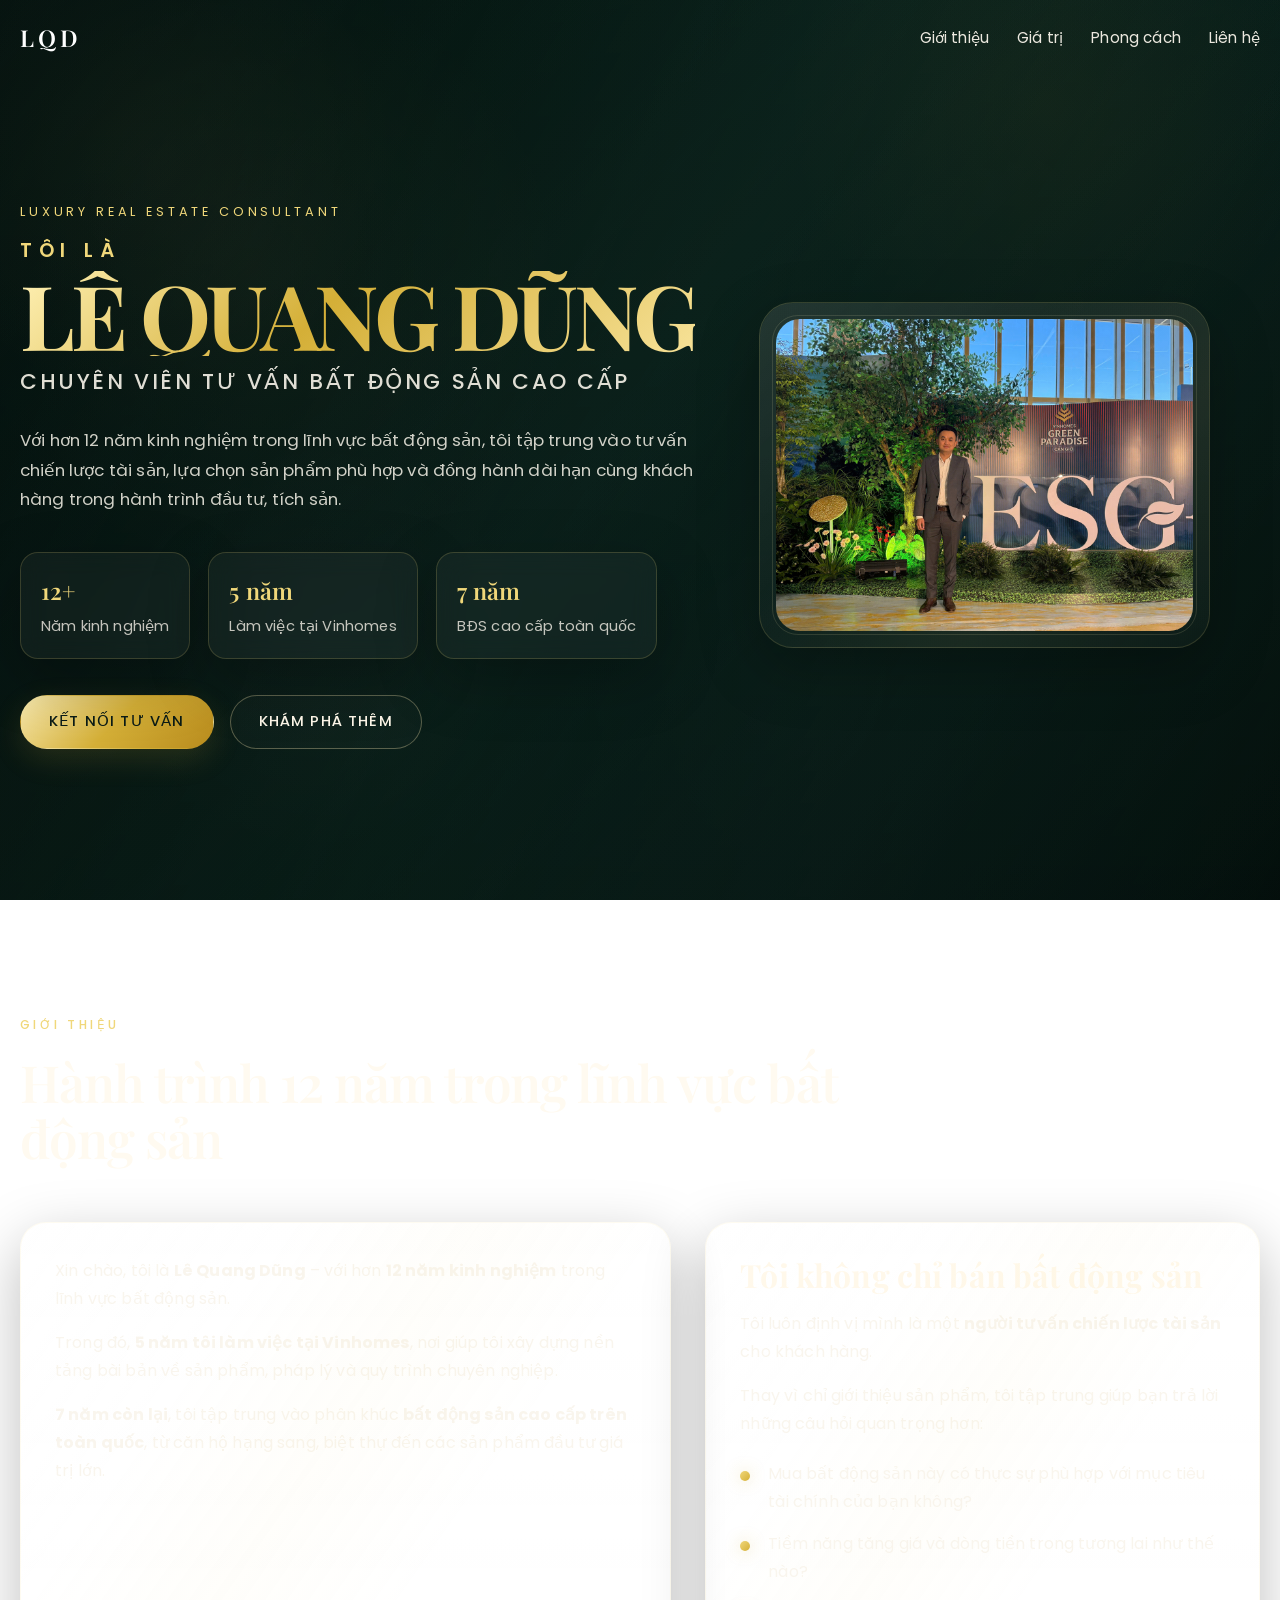
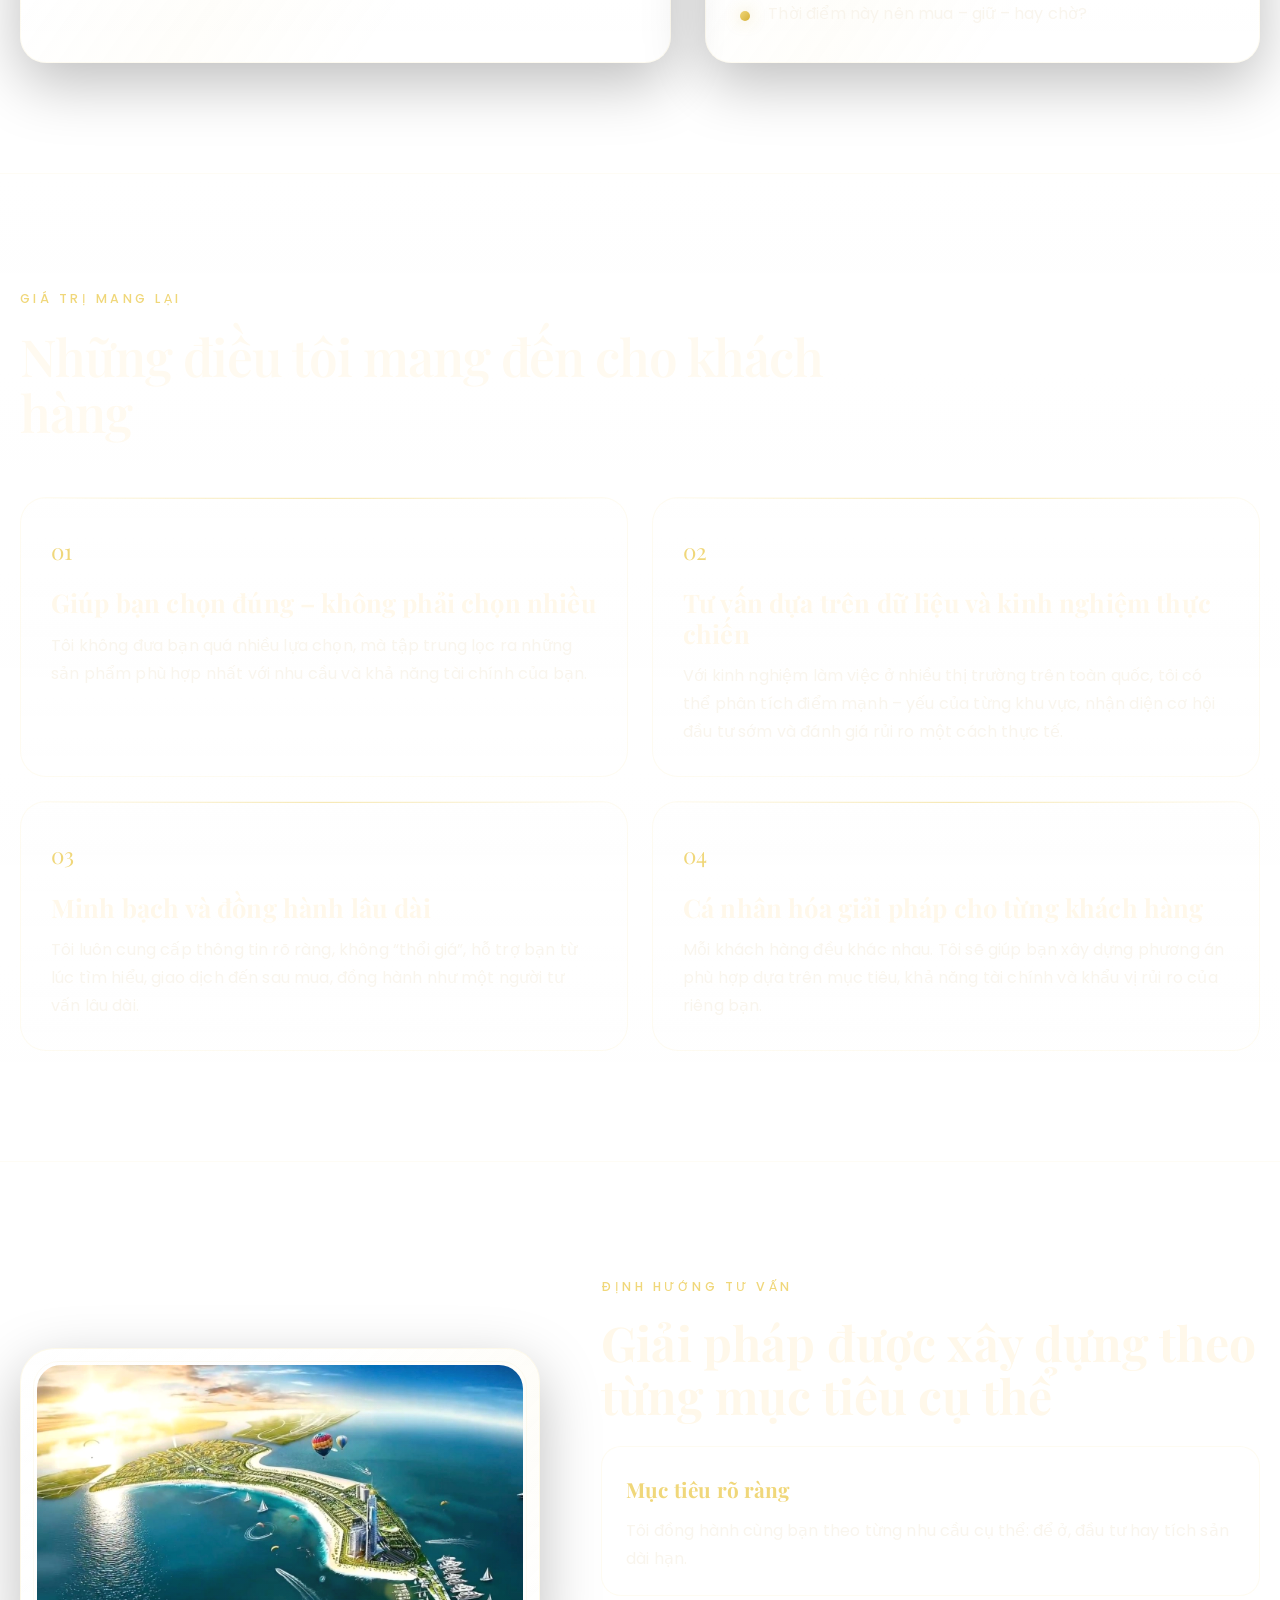
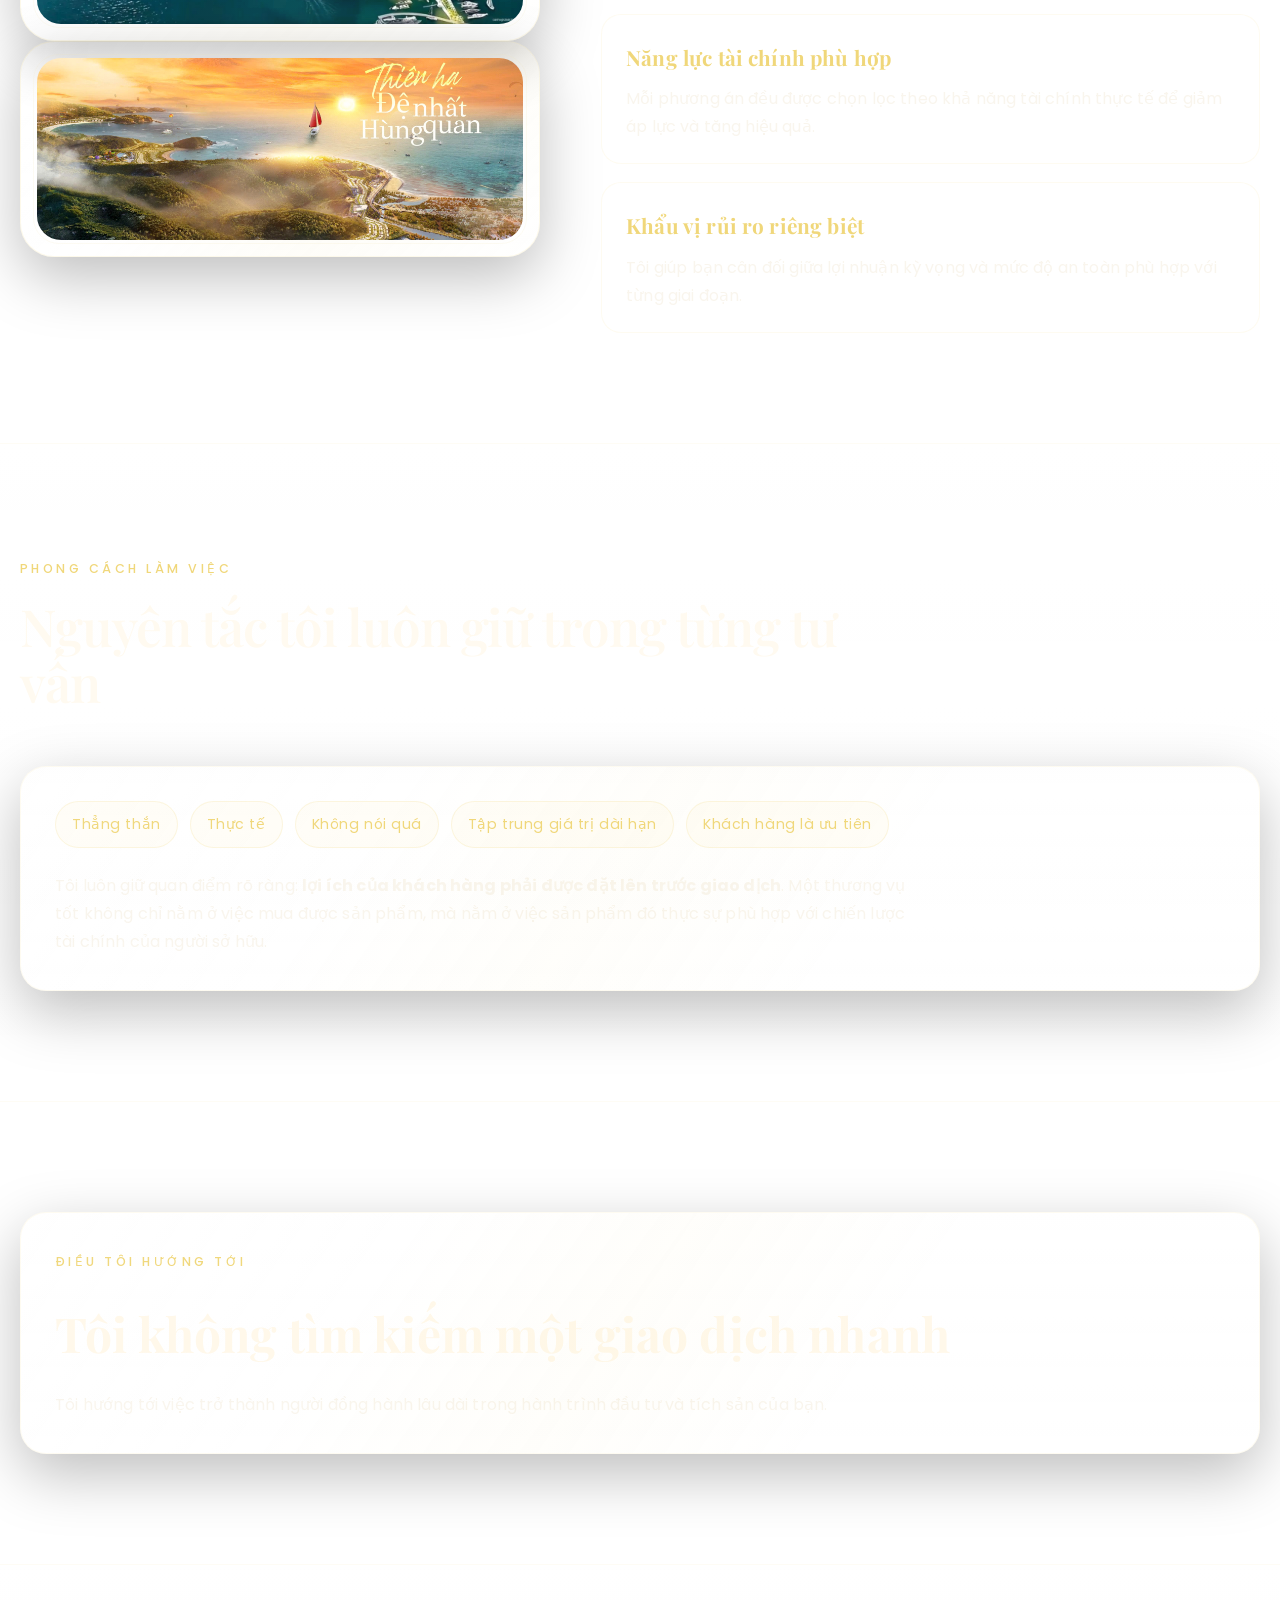
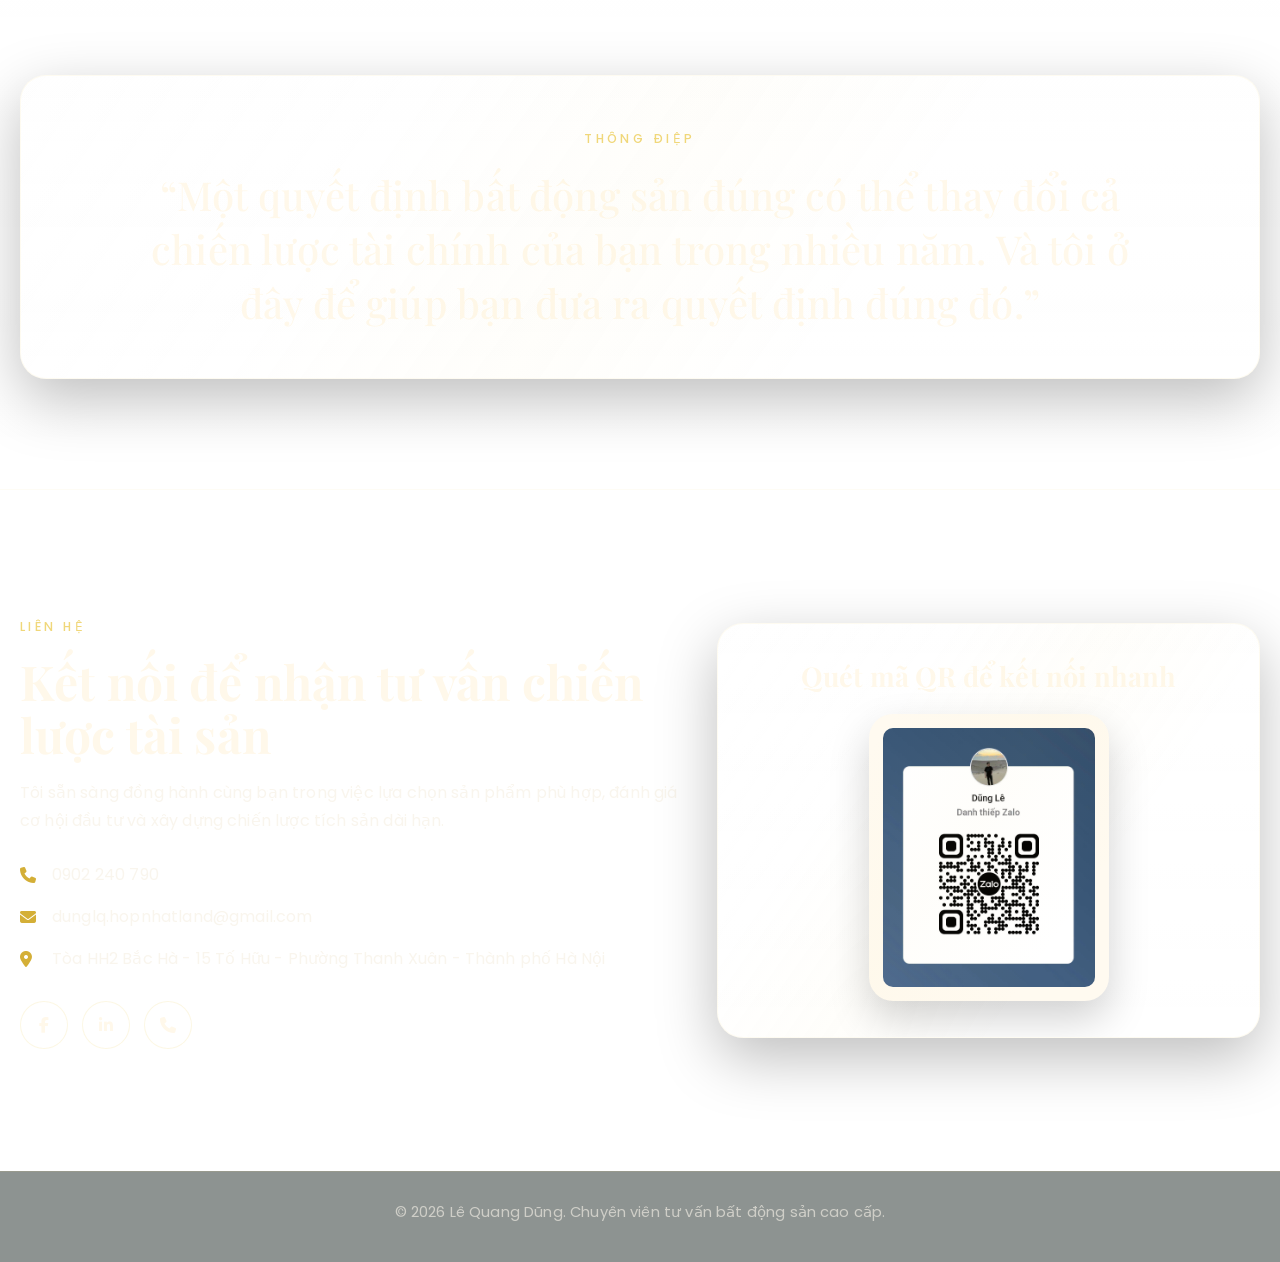
==== index.html @ 2821e3af "update nội dung" ====
<!DOCTYPE html>
<html lang="vi">

<head>
    <meta charset="UTF-8">
    <meta name="viewport" content="width=device-width, initial-scale=1.0">
    <title>Lê Quang Dũng | Chuyên viên tư vấn bất động sản cao cấp</title>

    <link
        href="https://fonts.googleapis.com/css2?family=Poppins:wght@300;400;500;600;700&family=Playfair+Display:wght@500;600;700&display=swap"
        rel="stylesheet">
    <link rel="stylesheet" href="https://cdnjs.cloudflare.com/ajax/libs/font-awesome/6.5.0/css/all.min.css">
    <link rel="stylesheet" href="dunglq.css">
</head>

<body>

    <!-- Navbar -->
    <header class="navbar">
        <div class="container nav-content">
            <a href="#home" class="logo">LQD</a>

            <nav class="nav-menu">
                <a href="#about">Giới thiệu</a>
                <a href="#value">Giá trị</a>
                <a href="#style">Phong cách</a>
                <a href="#contact">Liên hệ</a>
            </nav>

            <button class="menu-toggle" aria-label="Mở menu">
                <span></span>
                <span></span>
                <span></span>
            </button>
        </div>
    </header>

    <!-- Hero -->
    <section id="home" class="hero">
        <div class="hero-overlay"></div>
        <div class="container hero-grid">
            <div class="hero-content reveal">
                <p class="hero-label">Luxury Real Estate Consultant</p>
                <h1>
                    <span class="intro-line">TÔI LÀ</span>
                    <span class="name-line">LÊ QUANG DŨNG</span>
                    <span class="title-line">CHUYÊN VIÊN TƯ VẤN BẤT ĐỘNG SẢN CAO CẤP</span>
                </h1>
                <p class="hero-desc">
                    Với hơn 12 năm kinh nghiệm trong lĩnh vực bất động sản, tôi tập trung vào tư vấn chiến lược tài sản,
                    lựa chọn sản phẩm phù hợp và đồng hành dài hạn cùng khách hàng trong hành trình đầu tư, tích sản.
                </p>

                <div class="hero-meta">
                    <div class="meta-item">
                        <strong>12+</strong>
                        <span>Năm kinh nghiệm</span>
                    </div>
                    <div class="meta-item">
                        <strong>5 năm</strong>
                        <span>Làm việc tại Vinhomes</span>
                    </div>
                    <div class="meta-item">
                        <strong>7 năm</strong>
                        <span>BĐS cao cấp toàn quốc</span>
                    </div>
                </div>

                <div class="hero-actions">
                    <a href="#contact" class="btn btn-primary">Kết nối tư vấn</a>
                    <a href="#about" class="btn btn-outline">Khám phá thêm</a>
                </div>
            </div>

            <div class="hero-image reveal">
                <div class="image-frame">
                    <img src="anhdungdeptrai.jpg" alt="Lê Quang Dũng">
                </div>
            </div>
        </div>
    </section>

    <!-- About -->
    <section id="about" class="section">
        <div class="container">
            <div class="section-heading reveal">
                <p class="section-label">Giới thiệu</p>
                <h2>Hành trình 12 năm trong lĩnh vực bất động sản</h2>
            </div>

            <div class="about-grid">
                <div class="about-text reveal">
                    <p>
                        Xin chào, tôi là <strong>Lê Quang Dũng</strong> – với hơn <strong>12 năm kinh nghiệm</strong>
                        trong lĩnh vực bất động sản.
                    </p>

                    <p>
                        Trong đó, <strong>5 năm tôi làm việc tại Vinhomes</strong>, nơi giúp tôi xây dựng nền tảng bài
                        bản về sản phẩm,
                        pháp lý và quy trình chuyên nghiệp.
                    </p>

                    <p>
                        <strong>7 năm còn lại</strong>, tôi tập trung vào phân khúc <strong>bất động sản cao cấp trên
                            toàn quốc</strong>,
                        từ căn hộ hạng sang, biệt thự đến các sản phẩm đầu tư giá trị lớn.
                    </p>
                </div>

                <div class="about-card reveal">
                    <h3>Tôi không chỉ bán bất động sản</h3>
                    <p>
                        Tôi luôn định vị mình là một <strong>người tư vấn chiến lược tài sản</strong> cho khách hàng.
                    </p>
                    <p>
                        Thay vì chỉ giới thiệu sản phẩm, tôi tập trung giúp bạn trả lời những câu hỏi quan trọng hơn:
                    </p>

                    <ul class="check-list">
                        <li>Mua bất động sản này có thực sự phù hợp với mục tiêu tài chính của bạn không?</li>
                        <li>Tiềm năng tăng giá và dòng tiền trong tương lai như thế nào?</li>
                        <li>Thời điểm này nên mua – giữ – hay chờ?</li>
                    </ul>
                </div>
            </div>
        </div>
    </section>

    <!-- Value -->
    <section id="value" class="section section-dark">
        <div class="container">
            <div class="section-heading reveal">
                <p class="section-label">Giá trị mang lại</p>
                <h2>Những điều tôi mang đến cho khách hàng</h2>
            </div>

            <div class="value-grid">
                <article class="value-card reveal">
                    <span class="value-number">01</span>
                    <h3>Giúp bạn chọn đúng – không phải chọn nhiều</h3>
                    <p>
                        Tôi không đưa bạn quá nhiều lựa chọn, mà tập trung lọc ra những sản phẩm phù hợp nhất
                        với nhu cầu và khả năng tài chính của bạn.
                    </p>
                </article>

                <article class="value-card reveal">
                    <span class="value-number">02</span>
                    <h3>Tư vấn dựa trên dữ liệu và kinh nghiệm thực chiến</h3>
                    <p>
                        Với kinh nghiệm làm việc ở nhiều thị trường trên toàn quốc, tôi có thể phân tích điểm mạnh – yếu
                        của từng khu vực, nhận diện cơ hội đầu tư sớm và đánh giá rủi ro một cách thực tế.
                    </p>
                </article>

                <article class="value-card reveal">
                    <span class="value-number">03</span>
                    <h3>Minh bạch và đồng hành lâu dài</h3>
                    <p>
                        Tôi luôn cung cấp thông tin rõ ràng, không “thổi giá”, hỗ trợ bạn từ lúc tìm hiểu,
                        giao dịch đến sau mua, đồng hành như một người tư vấn lâu dài.
                    </p>
                </article>

                <article class="value-card reveal">
                    <span class="value-number">04</span>
                    <h3>Cá nhân hóa giải pháp cho từng khách hàng</h3>
                    <p>
                        Mỗi khách hàng đều khác nhau. Tôi sẽ giúp bạn xây dựng phương án phù hợp dựa trên mục tiêu,
                        khả năng tài chính và khẩu vị rủi ro của riêng bạn.
                    </p>
                </article>
            </div>
        </div>
    </section>

    <!-- Strategy -->
    <section class="section">
        <div class="container strategy-grid">
            <div class="strategy-image reveal">
                <div class="image-frame small-frame">
                    <img src="vinhomes-cangio.webp" alt="Hình ảnh tư vấn bất động sản">
                </div>
                <div class="image-frame small-frame">
                    <img src="banner-vinhomes-hai-van-bay.jpg" alt="Hình ảnh tư vấn bất động sản">
                </div>
            </div>

            <div class="strategy-content reveal">
                <p class="section-label">Định hướng tư vấn</p>
                <h2>Giải pháp được xây dựng theo từng mục tiêu cụ thể</h2>

                <div class="strategy-list">
                    <div class="strategy-item">
                        <h3>Mục tiêu rõ ràng</h3>
                        <p>Tôi đồng hành cùng bạn theo từng nhu cầu cụ thể: để ở, đầu tư hay tích sản dài hạn.</p>
                    </div>

                    <div class="strategy-item">
                        <h3>Năng lực tài chính phù hợp</h3>
                        <p>Mỗi phương án đều được chọn lọc theo khả năng tài chính thực tế để giảm áp lực và tăng hiệu
                            quả.</p>
                    </div>

                    <div class="strategy-item">
                        <h3>Khẩu vị rủi ro riêng biệt</h3>
                        <p>Tôi giúp bạn cân đối giữa lợi nhuận kỳ vọng và mức độ an toàn phù hợp với từng giai đoạn.</p>
                    </div>
                </div>
            </div>
        </div>
    </section>

    <!-- Working Style -->
    <section id="style" class="section section-dark">
        <div class="container">
            <div class="section-heading reveal">
                <p class="section-label">Phong cách làm việc</p>
                <h2>Nguyên tắc tôi luôn giữ trong từng tư vấn</h2>
            </div>

            <div class="style-box reveal">
                <div class="style-tags">
                    <span>Thẳng thắn</span>
                    <span>Thực tế</span>
                    <span>Không nói quá</span>
                    <span>Tập trung giá trị dài hạn</span>
                    <span>Khách hàng là ưu tiên</span>
                </div>

                <p>
                    Tôi luôn giữ quan điểm rõ ràng: <strong>lợi ích của khách hàng phải được đặt lên trước giao
                        dịch</strong>.
                    Một thương vụ tốt không chỉ nằm ở việc mua được sản phẩm, mà nằm ở việc sản phẩm đó thực sự
                    phù hợp với chiến lược tài chính của người sở hữu.
                </p>
            </div>
        </div>
    </section>

    <!-- Vision -->
    <section class="section">
        <div class="container">
            <div class="vision-box reveal">
                <p class="section-label">Điều tôi hướng tới</p>
                <h2>Tôi không tìm kiếm một giao dịch nhanh</h2>
                <p>
                    Tôi hướng tới việc trở thành người đồng hành lâu dài trong hành trình đầu tư và tích sản của bạn.
                </p>
            </div>
        </div>
    </section>

    <!-- Quote -->
    <section class="section section-dark">
        <div class="container">
            <div class="quote-box reveal">
                <p class="section-label">Thông điệp</p>
                <blockquote>
                    “Một quyết định bất động sản đúng có thể thay đổi cả chiến lược tài chính của bạn trong nhiều năm.
                    Và tôi ở đây để giúp bạn đưa ra quyết định đúng đó.”
                </blockquote>
            </div>
        </div>
    </section>

    <!-- QR + Contact -->
    <section id="contact" class="section">
        <div class="container contact-grid">
            <div class="contact-info reveal">
                <p class="section-label">Liên hệ</p>
                <h2>Kết nối để nhận tư vấn chiến lược tài sản</h2>
                <p>
                    Tôi sẵn sàng đồng hành cùng bạn trong việc lựa chọn sản phẩm phù hợp,
                    đánh giá cơ hội đầu tư và xây dựng chiến lược tích sản dài hạn.
                </p>

                <ul class="contact-list">
                    <li><i class="fa-solid fa-phone"></i> 0902 240 790</li>
                    <li><i class="fa-solid fa-envelope"></i> dunglq.hopnhatland@gmail.com</li>
                    <li><i class="fa-solid fa-location-dot"></i> Tòa HH2 Bắc Hà - 15 Tố Hữu - Phường Thanh Xuân - Thành
                        phố Hà Nội</li>
                </ul>

                <div class="social">
                    <a href="https://web.facebook.com/le.quang.dung.247"><i class="fab fa-facebook-f"></i></a>
                    <a href="#"><i class="fab fa-linkedin-in"></i></a>
                    <a href="tel:0902240790">
                        <i class="fa-solid fa-phone"></i>
                    </a>
                </div>
            </div>

            <div class="qr-box reveal">
                <div class="qr-card">
                    <h3>Quét mã QR để kết nối nhanh</h3>
                    <img src="qr-code.jpg" alt="QR code liên hệ">
                </div>
            </div>
        </div>
    </section>

    <!-- Footer -->
    <footer class="footer">
        <div class="container">
            <p>© 2026 Lê Quang Dũng. Chuyên viên tư vấn bất động sản cao cấp.</p>
        </div>
    </footer>

    <script src="dunglq.js"></script>
</body>

</html>
---- dunglq.css ----
/* =========================
   RESET
========================= */
*,
*::before,
*::after {
    box-sizing: border-box;
    margin: 0;
    padding: 0;
}

html {
    scroll-behavior: smooth;
}

:root {
    --bg: #071c17;
    --bg-deep: #03110d;
    --bg-soft: #0c2a22;
    --surface: rgba(255, 255, 255, 0.05);
    --surface-2: rgba(255, 255, 255, 0.03);

    --text: #f8f4ea;
    --text-soft: #ddd4c0;
    --muted: #b6ad9b;

    --gold: #d4af37;
    --gold-2: #f0d77a;
    --gold-3: #b88b1d;

    --emerald: #0f3a2f;
    --emerald-2: #164d3f;
    --emerald-3: #1d6653;

    --line: rgba(212, 175, 55, 0.18);
    --line-soft: rgba(255, 255, 255, 0.08);

    --shadow: 0 20px 60px rgba(0, 0, 0, 0.26);
    --shadow-gold: 0 10px 30px rgba(212, 175, 55, 0.15);

    --radius: 26px;
    --radius-sm: 18px;
    --container: 1240px;
    --transition: 0.45s cubic-bezier(0.22, 1, 0.36, 1);
}

body {
    font-family: "Poppins", sans-serif;
    color: var(--text);
    line-height: 1.75;
    letter-spacing: 0.01em;
    overflow-x: hidden;
    background:
        radial-gradient(circle at 12% 18%, rgba(240, 215, 122, 0.07), transparent 18%),
        radial-gradient(circle at 82% 12%, rgba(212, 175, 55, 0.08), transparent 20%),
        radial-gradient(circle at 25% 72%, rgba(255, 255, 255, 0.035), transparent 18%),
        linear-gradient(135deg, rgba(255, 255, 255, 0.025) 0%, transparent 18%, rgba(255, 255, 255, 0.018) 36%, transparent 55%, rgba(255, 255, 255, 0.015) 72%, transparent 100%),
        linear-gradient(120deg, #051612 0%, #0a241d 24%, #0e3027 48%, #09231d 74%, #04110d 100%);
    background-attachment: fixed;
}

/* marble texture effect */
body::before {
    content: "";
    position: fixed;
    inset: 0;
    pointer-events: none;
    opacity: 0.14;
    background:
        radial-gradient(circle at 15% 20%, rgba(255, 255, 255, 0.08), transparent 14%),
        radial-gradient(circle at 75% 35%, rgba(255, 255, 255, 0.06), transparent 16%),
        radial-gradient(circle at 60% 75%, rgba(255, 255, 255, 0.05), transparent 18%),
        linear-gradient(115deg, transparent 0%, rgba(255, 255, 255, 0.04) 18%, transparent 28%, rgba(255, 255, 255, 0.03) 42%, transparent 55%, rgba(255, 255, 255, 0.04) 71%, transparent 100%);
    mix-blend-mode: screen;
    z-index: -1;
}

img {
    max-width: 100%;
    display: block;
}

a {
    color: inherit;
    text-decoration: none;
}

ul {
    list-style: none;
}

.container {
    width: min(calc(100% - 40px), var(--container));
    margin: 0 auto;
}

.section {
    position: relative;
    padding: 110px 0;
}

.section-dark {
    background:
        linear-gradient(180deg, rgba(255, 255, 255, 0.03), rgba(255, 255, 255, 0.01)),
        rgba(255, 255, 255, 0.02);
    border-top: 1px solid rgba(240, 215, 122, 0.08);
    border-bottom: 1px solid rgba(240, 215, 122, 0.08);
    backdrop-filter: blur(4px);
}

.section-label {
    display: inline-block;
    margin-bottom: 18px;
    color: var(--gold-2);
    font-size: 0.78rem;
    font-weight: 500;
    letter-spacing: 0.28em;
    text-transform: uppercase;
}

.section-heading {
    max-width: 820px;
    margin-bottom: 56px;
}

.section-heading h2,
.vision-box h2,
.contact-info h2,
.strategy-content h2,
.quote-box blockquote,
.about-card h3,
.value-card h3,
.strategy-item h3,
.qr-card h3 {
    font-family: "Playfair Display", serif;
}

.section-heading h2 {
    font-size: clamp(2rem, 4vw, 3.35rem);
    line-height: 1.1;
    font-weight: 600;
    color: #fffaf0;
    letter-spacing: -0.02em;
}

p {
    color: rgba(248, 244, 234, 0.88);
}

/* =========================
   NAVBAR
========================= */
.navbar {
    position: fixed;
    inset: 0 0 auto 0;
    z-index: 999;
    transition: var(--transition);
    padding: 18px 0;
    background: transparent;
}

.navbar.scrolled {
    background: rgba(6, 22, 18, 0.72);
    backdrop-filter: blur(18px);
    border-bottom: 1px solid rgba(240, 215, 122, 0.14);
    box-shadow: 0 10px 30px rgba(0, 0, 0, 0.14);
}

.nav-content {
    display: flex;
    align-items: center;
    justify-content: space-between;
    gap: 24px;
}

.logo {
    font-family: "Playfair Display", serif;
    font-size: 1.45rem;
    font-weight: 600;
    letter-spacing: 0.18em;
    color: #fff;
    text-transform: uppercase;
}

.nav-menu {
    display: flex;
    align-items: center;
    gap: 28px;
}

.nav-menu a {
    position: relative;
    font-size: 0.95rem;
    color: rgba(255, 250, 240, 0.92);
    transition: var(--transition);
}

.nav-menu a::after {
    content: "";
    position: absolute;
    left: 0;
    bottom: -8px;
    width: 0;
    height: 1px;
    background: linear-gradient(90deg, var(--gold), transparent);
    transition: var(--transition);
}

.nav-menu a:hover {
    color: var(--gold-2);
}

.nav-menu a:hover::after {
    width: 100%;
}

.menu-toggle {
    display: none;
    background: transparent;
    border: none;
    width: 42px;
    height: 42px;
    cursor: pointer;
}

.menu-toggle span {
    display: block;
    width: 24px;
    height: 2px;
    margin: 5px auto;
    background: #fff;
    transition: var(--transition);
}

/* =========================
   HERO
========================= */
.hero {
    position: relative;
    min-height: 100vh;
    display: flex;
    align-items: center;
    padding: 130px 0 80px;
    overflow: hidden;
}

.hero::before {
    content: "";
    position: absolute;
    inset: 0;
    background:
        linear-gradient(120deg, rgba(3, 17, 13, 0.68), rgba(7, 28, 23, 0.25)),
        radial-gradient(circle at 20% 30%, rgba(240, 215, 122, 0.08), transparent 25%),
        linear-gradient(135deg, rgba(255, 255, 255, 0.02), transparent 32%, rgba(255, 255, 255, 0.015), transparent 66%);
    pointer-events: none;
}

.hero-overlay {
    position: absolute;
    inset: 0;
    background:
        linear-gradient(180deg, rgba(0, 0, 0, 0.08), rgba(0, 0, 0, 0.22));
    pointer-events: none;
}

.hero-grid {
    position: relative;
    z-index: 2;
    display: grid;
    grid-template-columns: 1.1fr 0.9fr;
    align-items: center;
    gap: 64px;
}

.hero-content {
    max-width: 760px;
}

.hero-label {
    margin-bottom: 18px;
    color: var(--gold-2);
    letter-spacing: 0.3em;
    text-transform: uppercase;
    font-size: 0.8rem;
}

.hero h1 {
    display: flex;
    flex-direction: column;
    gap: 10px;
    font-family: "Playfair Display", serif;
    font-size: clamp(2.6rem, 6vw, 5.4rem);
    line-height: 1;
    font-weight: 600;
    color: #fffaf0;
    letter-spacing: -0.04em;
    text-transform: uppercase;
}

.hero h1 .intro-line {
    display: block;
    font-family: "Poppins", sans-serif;
    font-size: clamp(1rem, 1.6vw, 1.2rem);
    letter-spacing: 0.35em;
    color: var(--gold-2);
}

.hero h1 .name-line {
    display: block;
    font-family: "Playfair Display", serif;
    font-size: clamp(3.2rem, 7vw, 6.4rem);
    line-height: 0.95;
    font-weight: 700;
    letter-spacing: -0.05em;
    white-space: nowrap;
    background: linear-gradient(135deg, #fff1b5 0%, var(--gold) 45%, #f7e298 100%);
    -webkit-background-clip: text;
    -webkit-text-fill-color: transparent;
}

.hero h1 .title-line {
    display: block;
    font-family: "Poppins", sans-serif;
    font-size: clamp(1rem, 1.8vw, 1.35rem);
    line-height: 1.5;
    font-weight: 500;
    letter-spacing: 0.12em;
    color: rgba(248, 244, 234, 0.9);
}

.hero-desc {
    max-width: 680px;
    margin-top: 28px;
    font-size: 1.05rem;
    color: rgba(248, 244, 234, 0.84);
}

.hero-meta {
    display: flex;
    flex-wrap: wrap;
    gap: 18px;
    margin-top: 38px;
}

.meta-item {
    min-width: 170px;
    padding: 18px 20px;
    border: 1px solid rgba(240, 215, 122, 0.18);
    border-radius: 18px;
    background: rgba(255, 255, 255, 0.04);
    backdrop-filter: blur(12px);
    box-shadow: var(--shadow);
}

.meta-item strong {
    display: block;
    font-family: "Playfair Display", serif;
    font-size: 1.45rem;
    font-weight: 600;
    color: var(--gold-2);
}

.meta-item span {
    font-size: 0.92rem;
    color: rgba(248, 244, 234, 0.78);
}

.hero-actions {
    display: flex;
    flex-wrap: wrap;
    gap: 16px;
    margin-top: 36px;
}

.btn {
    display: inline-flex;
    align-items: center;
    justify-content: center;
    min-height: 54px;
    padding: 0 28px;
    border-radius: 999px;
    font-size: 0.92rem;
    font-weight: 500;
    letter-spacing: 0.08em;
    text-transform: uppercase;
    transition: var(--transition);
    border: 1px solid transparent;
}

.btn-primary {
    color: #0b1b16;
    background: linear-gradient(135deg, #f7e9af, var(--gold), #b88b1d);
    box-shadow: var(--shadow-gold);
}

.btn-primary:hover {
    transform: translateY(-2px);
    box-shadow: 0 18px 40px rgba(212, 175, 55, 0.25);
}

.btn-outline {
    border-color: rgba(240, 223, 170, 0.34);
    color: #fff8ea;
    background: rgba(255, 255, 255, 0.02);
}

.btn-outline:hover {
    border-color: var(--gold);
    color: var(--gold-2);
    transform: translateY(-2px);
}

.hero-image {
    position: relative;
}

.image-frame {
    position: relative;
    padding: 16px;
    border-radius: 34px;
    border: 1px solid rgba(240, 215, 122, 0.16);
    background:
        linear-gradient(180deg, rgba(255, 255, 255, 0.06), rgba(255, 255, 255, 0.025));
    box-shadow: var(--shadow);
}

.image-frame::before {
    content: "";
    position: absolute;
    inset: 12px;
    border: 1px solid rgba(240, 223, 170, 0.14);
    border-radius: 26px;
    pointer-events: none;
}

.image-frame::after {
    content: "";
    position: absolute;
    inset: 0;
    border-radius: 34px;
    background:
        linear-gradient(135deg, rgba(255, 255, 255, 0.05), transparent 38%, rgba(240, 215, 122, 0.05) 68%, transparent 100%);
    pointer-events: none;
}

.image-frame img {
    width: 100%;
    height: 100%;
    object-fit: cover;
    border-radius: 24px;
    filter: saturate(0.98) contrast(1.03);
    transition: transform 0.8s cubic-bezier(0.22, 1, 0.36, 1);
}

.image-frame:hover img {
    transform: scale(1.03);
}

.small-frame {
    max-width: 520px;
}

/* =========================
   ABOUT
========================= */
.about-grid {
    display: grid;
    grid-template-columns: 1.08fr 0.92fr;
    gap: 34px;
    align-items: stretch;
}

.about-text,
.about-card,
.style-box,
.vision-box,
.quote-box,
.qr-card {
    border: 1px solid rgba(240, 215, 122, 0.10);
    background:
        linear-gradient(180deg, rgba(255, 255, 255, 0.05), rgba(255, 255, 255, 0.025));
    border-radius: var(--radius);
    padding: 34px;
    box-shadow: var(--shadow);
    position: relative;
    overflow: hidden;
}

.about-text::before,
.about-card::before,
.style-box::before,
.vision-box::before,
.quote-box::before,
.qr-card::before {
    content: "";
    position: absolute;
    inset: 0;
    background:
        linear-gradient(125deg, rgba(255, 255, 255, 0.04), transparent 28%, rgba(240, 215, 122, 0.035), transparent 68%);
    pointer-events: none;
}

.about-text p+p,
.about-card p+p,
.contact-info p+p {
    margin-top: 16px;
}

.about-card h3 {
    font-size: 2rem;
    line-height: 1.15;
    color: #fff8ea;
    margin-bottom: 16px;
}

.check-list {
    margin-top: 22px;
    display: grid;
    gap: 14px;
}

.check-list li {
    position: relative;
    padding-left: 28px;
    color: rgba(248, 244, 234, 0.88);
}

.check-list li::before {
    content: "";
    position: absolute;
    left: 0;
    top: 11px;
    width: 10px;
    height: 10px;
    border-radius: 50%;
    background: linear-gradient(135deg, var(--gold-2), var(--gold));
    box-shadow: 0 0 16px rgba(212, 175, 55, 0.35);
}

/* =========================
   VALUE
========================= */
.value-grid {
    display: grid;
    grid-template-columns: repeat(2, 1fr);
    gap: 24px;
}

.value-card {
    position: relative;
    padding: 34px 30px 30px;
    border-radius: 26px;
    border: 1px solid rgba(240, 215, 122, 0.10);
    background:
        linear-gradient(180deg, rgba(255, 255, 255, 0.05), rgba(255, 255, 255, 0.025));
    transition: var(--transition);
    overflow: hidden;
}

.value-card::before {
    content: "";
    position: absolute;
    inset: 0 0 auto 0;
    height: 1px;
    background: linear-gradient(90deg, transparent, rgba(240, 215, 122, 0.55), transparent);
}

.value-card:hover {
    transform: translateY(-6px);
    border-color: rgba(240, 215, 122, 0.22);
    box-shadow: 0 20px 44px rgba(0, 0, 0, 0.24);
}

.value-number {
    display: inline-block;
    margin-bottom: 16px;
    font-family: "Playfair Display", serif;
    font-size: 1.4rem;
    color: var(--gold-2);
}

.value-card h3 {
    font-size: 1.6rem;
    line-height: 1.2;
    margin-bottom: 14px;
    color: #fff8ea;
}

/* =========================
   STRATEGY
========================= */
.strategy-grid {
    display: grid;
    grid-template-columns: 0.9fr 1.1fr;
    gap: 42px;
    align-items: center;
}

.strategy-content h2 {
    font-size: clamp(2rem, 4vw, 3rem);
    line-height: 1.1;
    margin-bottom: 24px;
    color: #fff8ea;
}

.strategy-list {
    display: grid;
    gap: 18px;
}

.strategy-item {
    padding: 24px 24px 22px;
    border-radius: 20px;
    border: 1px solid rgba(240, 215, 122, 0.10);
    background: rgba(255, 255, 255, 0.035);
    transition: var(--transition);
}

.strategy-item:hover {
    transform: translateY(-4px);
    border-color: rgba(240, 215, 122, 0.24);
}

.strategy-item h3 {
    font-size: 1.3rem;
    color: var(--gold-2);
    margin-bottom: 10px;
}

/* =========================
   STYLE / VISION / QUOTE
========================= */
.style-box p,
.vision-box p,
.quote-box p {
    max-width: 860px;
}

.style-tags {
    display: flex;
    flex-wrap: wrap;
    gap: 12px;
    margin-bottom: 24px;
}

.style-tags span {
    padding: 10px 16px;
    border-radius: 999px;
    border: 1px solid rgba(240, 215, 122, 0.20);
    background: rgba(240, 215, 122, 0.06);
    color: var(--gold-2);
    font-size: 0.88rem;
    letter-spacing: 0.04em;
}

.vision-box h2 {
    font-size: clamp(2rem, 4vw, 3rem);
    margin-bottom: 16px;
    color: #fff8ea;
}

.quote-box {
    text-align: center;
    padding: 48px 34px;
}

.quote-box blockquote {
    max-width: 980px;
    margin: 0 auto;
    font-size: clamp(1.5rem, 3.2vw, 2.5rem);
    line-height: 1.35;
    color: #fff8ea;
    font-weight: 500;
}

/* =========================
   CONTACT
========================= */
.contact-grid {
    display: grid;
    grid-template-columns: 1.1fr 0.9fr;
    gap: 34px;
    align-items: center;
}

.contact-info {
    padding: 12px 0;
}

.contact-info h2 {
    font-size: clamp(2rem, 4vw, 3rem);
    line-height: 1.1;
    margin-bottom: 18px;
    color: #fff8ea;
}

.contact-list {
    margin-top: 26px;
    display: grid;
    gap: 14px;
}

.contact-list li {
    display: flex;
    align-items: center;
    gap: 14px;
    color: rgba(248, 244, 234, 0.88);
}

.contact-list i {
    width: 18px;
    color: var(--gold);
}

.social {
    display: flex;
    gap: 14px;
    margin-top: 28px;
}

.social a {
    width: 48px;
    height: 48px;
    display: grid;
    place-items: center;
    border-radius: 50%;
    border: 1px solid rgba(240, 215, 122, 0.20);
    background: rgba(255, 255, 255, 0.035);
    color: #fff8ea;
    transition: var(--transition);
}

.social a:hover {
    transform: translateY(-3px);
    color: #082019;
    background: linear-gradient(135deg, var(--gold-2), var(--gold));
    border-color: transparent;
}

.qr-card {
    text-align: center;
    padding: 36px;
}

.qr-card h3 {
    font-size: 1.7rem;
    line-height: 1.2;
    margin-bottom: 22px;
    color: #fff8ea;
}

.qr-card img {
    margin: 0 auto;
    width: min(100%, 240px);
    padding: 14px;
    background: #fffaf0;
    border-radius: 24px;
    box-shadow: 0 18px 40px rgba(0, 0, 0, 0.18);
}

/* =========================
   FOOTER
========================= */
.footer {
    padding: 28px 0 36px;
    border-top: 1px solid rgba(240, 215, 122, 0.10);
    background: rgba(4, 17, 13, 0.45);
}

.footer p {
    text-align: center;
    font-size: 0.92rem;
    color: rgba(248, 244, 234, 0.62);
}

/* =========================
   REVEAL
========================= */
.reveal {
    opacity: 0;
    transform: translateY(40px);
    transition:
        opacity 1s cubic-bezier(0.22, 1, 0.36, 1),
        transform 1s cubic-bezier(0.22, 1, 0.36, 1);
}

.reveal.active {
    opacity: 1;
    transform: translateY(0);
}

/* =========================
   RESPONSIVE
========================= */
@media (max-width: 1080px) {

    .hero-grid,
    .about-grid,
    .strategy-grid,
    .contact-grid {
        grid-template-columns: 1fr;
    }

    .hero-image {
        order: -1;
        max-width: 620px;
        margin: 0 auto;
    }

    .value-grid {
        grid-template-columns: 1fr 1fr;
    }
}

@media (max-width: 860px) {
    .section {
        padding: 88px 0;
    }

    .nav-menu {
        position: fixed;
        top: 78px;
        right: 20px;
        left: 20px;
        padding: 22px;
        flex-direction: column;
        align-items: flex-start;
        gap: 16px;
        border-radius: 22px;
        border: 1px solid rgba(240, 215, 122, 0.12);
        background: rgba(6, 22, 18, 0.94);
        backdrop-filter: blur(18px);
        box-shadow: var(--shadow);
        opacity: 0;
        visibility: hidden;
        transform: translateY(-12px);
        transition: var(--transition);
    }

    .nav-menu.active {
        opacity: 1;
        visibility: visible;
        transform: translateY(0);
    }

    .menu-toggle {
        display: block;
    }

    .value-grid {
        grid-template-columns: 1fr;
    }

    .hero h1 {
        font-size: clamp(2.3rem, 11vw, 4.2rem);
    }

    .meta-item {
        flex: 1 1 100%;
    }

    .about-text,
    .about-card,
    .style-box,
    .vision-box,
    .quote-box,
    .qr-card {
        padding: 26px;
    }

    .quote-box blockquote {
        font-size: 1.45rem;
    }
}

@media (max-width: 560px) {
    .container {
        width: min(calc(100% - 28px), var(--container));
    }

    .navbar {
        padding: 14px 0;
    }

    .logo {
        font-size: 1.2rem;
    }

    .hero {
        padding-top: 110px;
    }

    .hero-desc {
        font-size: 0.98rem;
    }

    .hero-actions {
        flex-direction: column;
        align-items: stretch;
    }

    .btn {
        width: 100%;
    }

    .section-heading h2,
    .vision-box h2,
    .contact-info h2,
    .strategy-content h2 {
        line-height: 1.16;
    }

    .value-card h3,
    .about-card h3,
    .qr-card h3 {
        font-size: 1.35rem;
    }
}

@media (max-width: 768px) {
    .hero h1 .name-line {
        white-space: normal;
        font-size: clamp(2.4rem, 10vw, 4.4rem);
    }

    .hero h1 .title-line {
        font-size: 0.95rem;
        letter-spacing: 0.08em;
    }
}
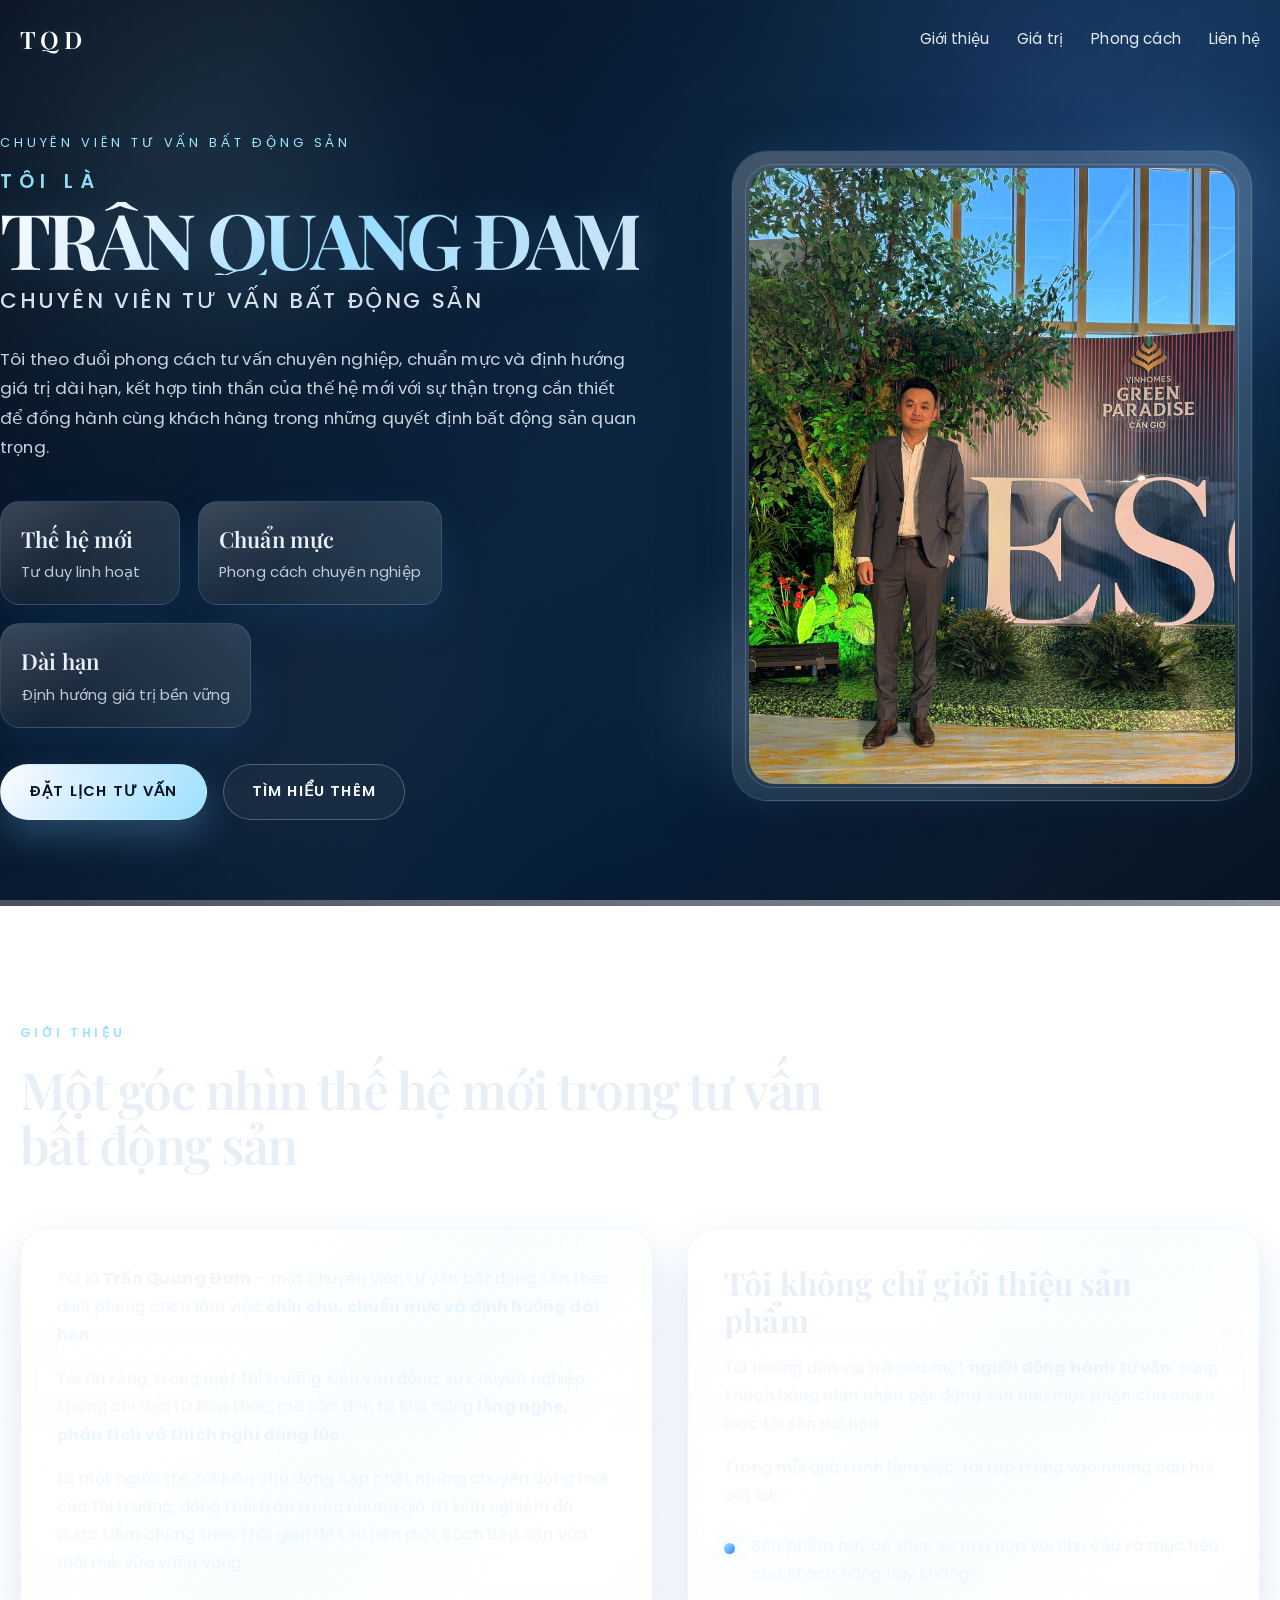
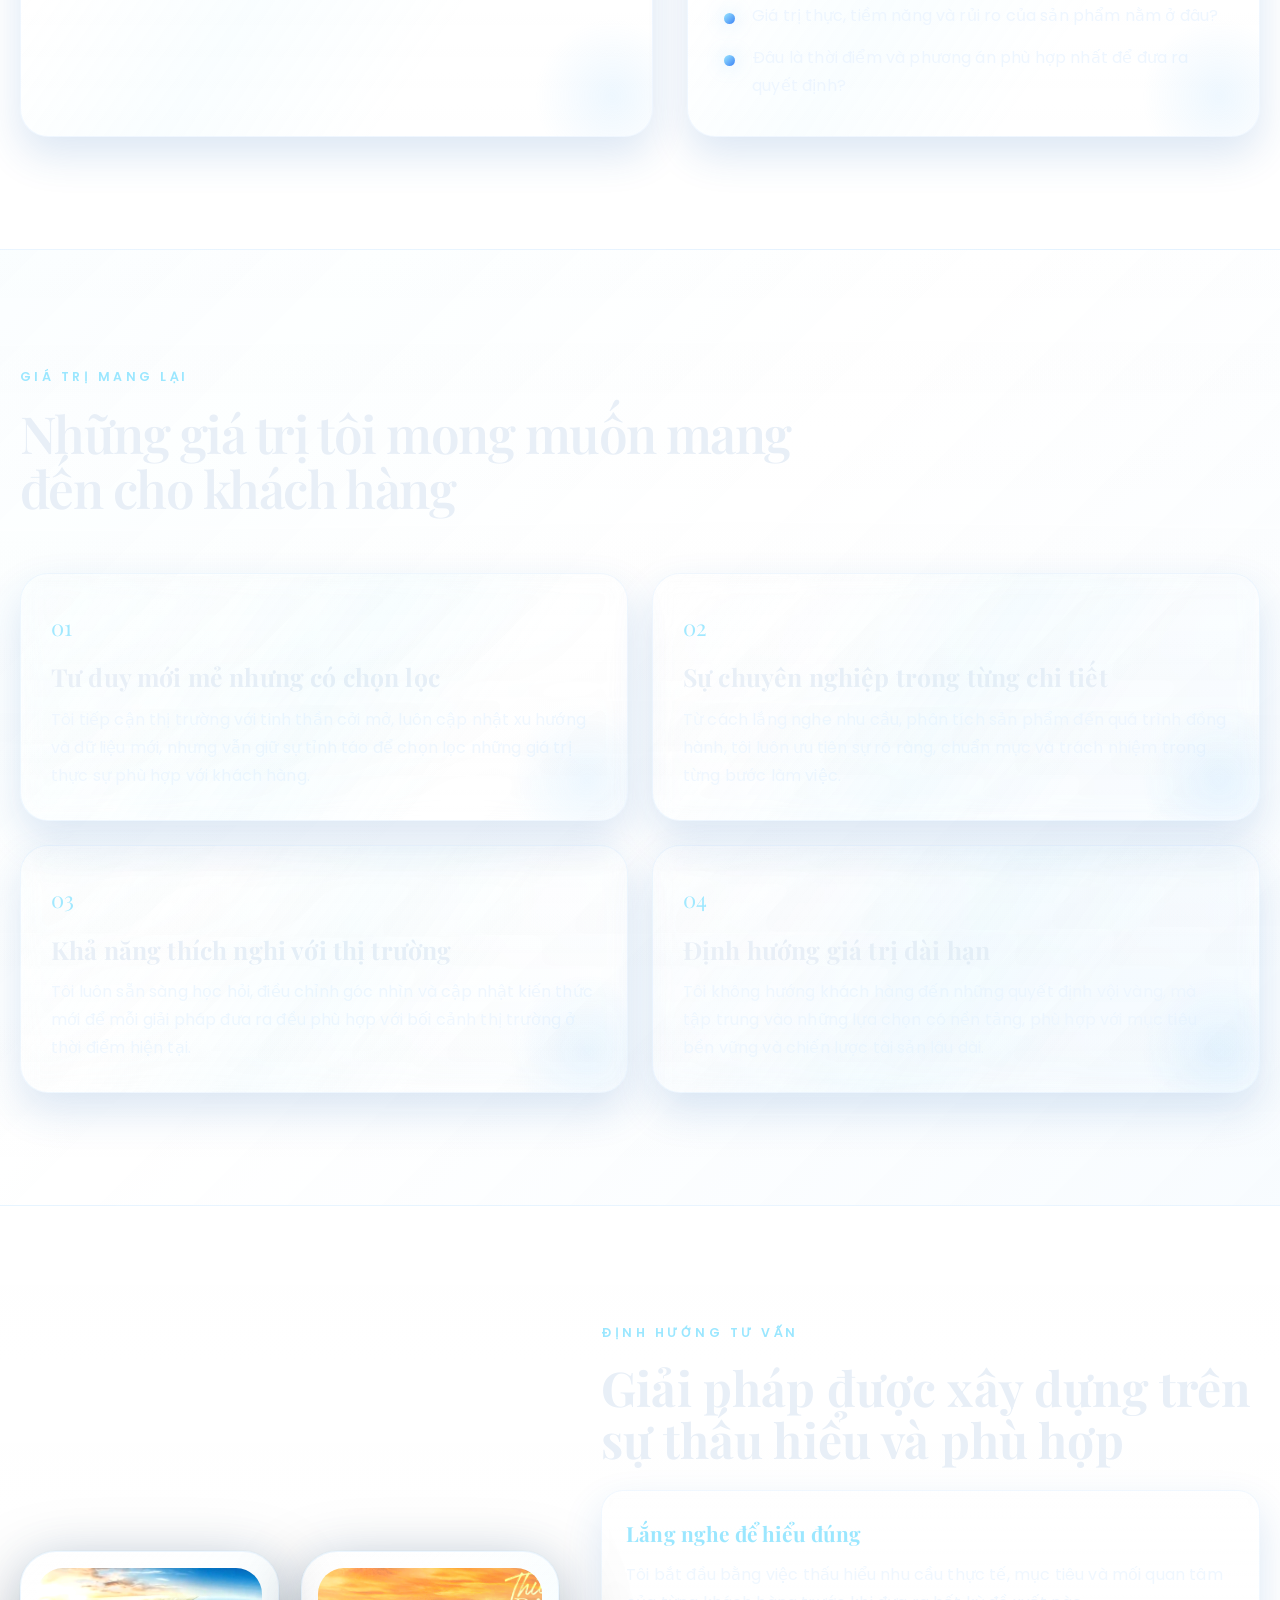
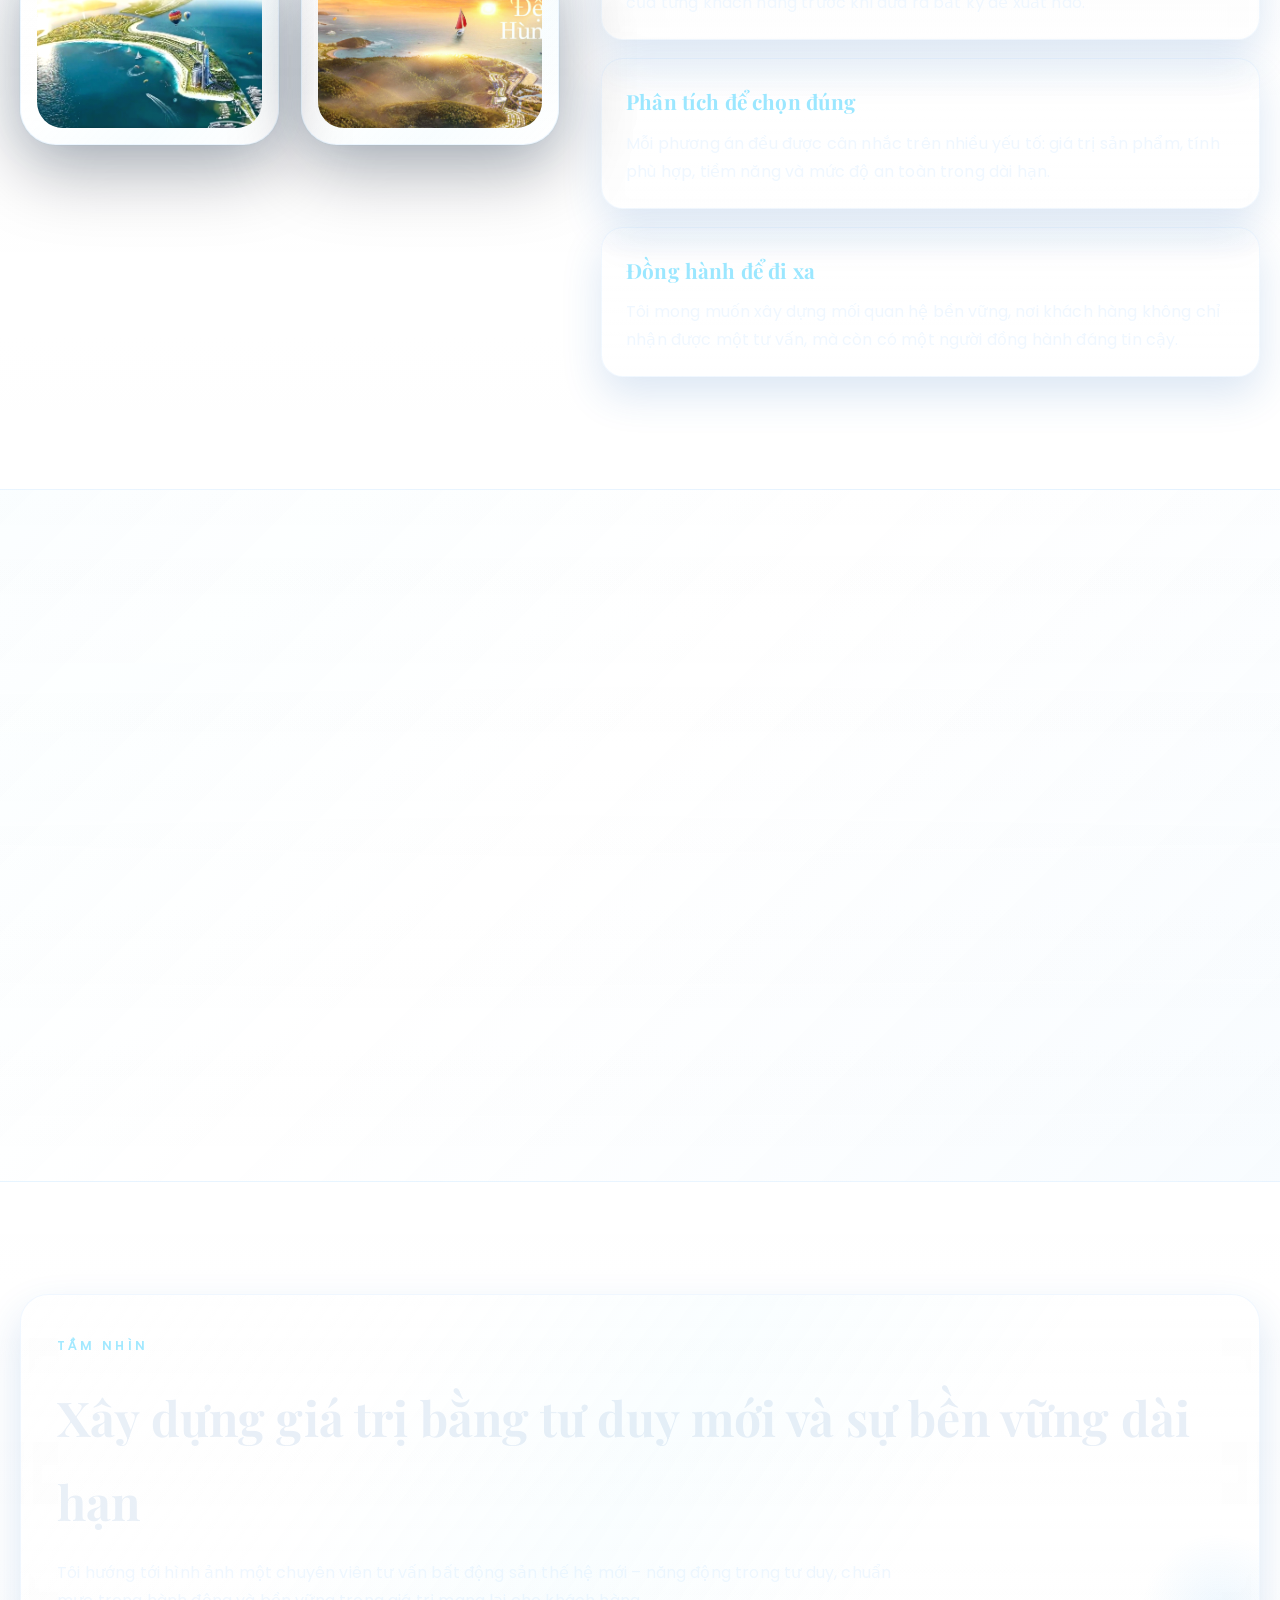
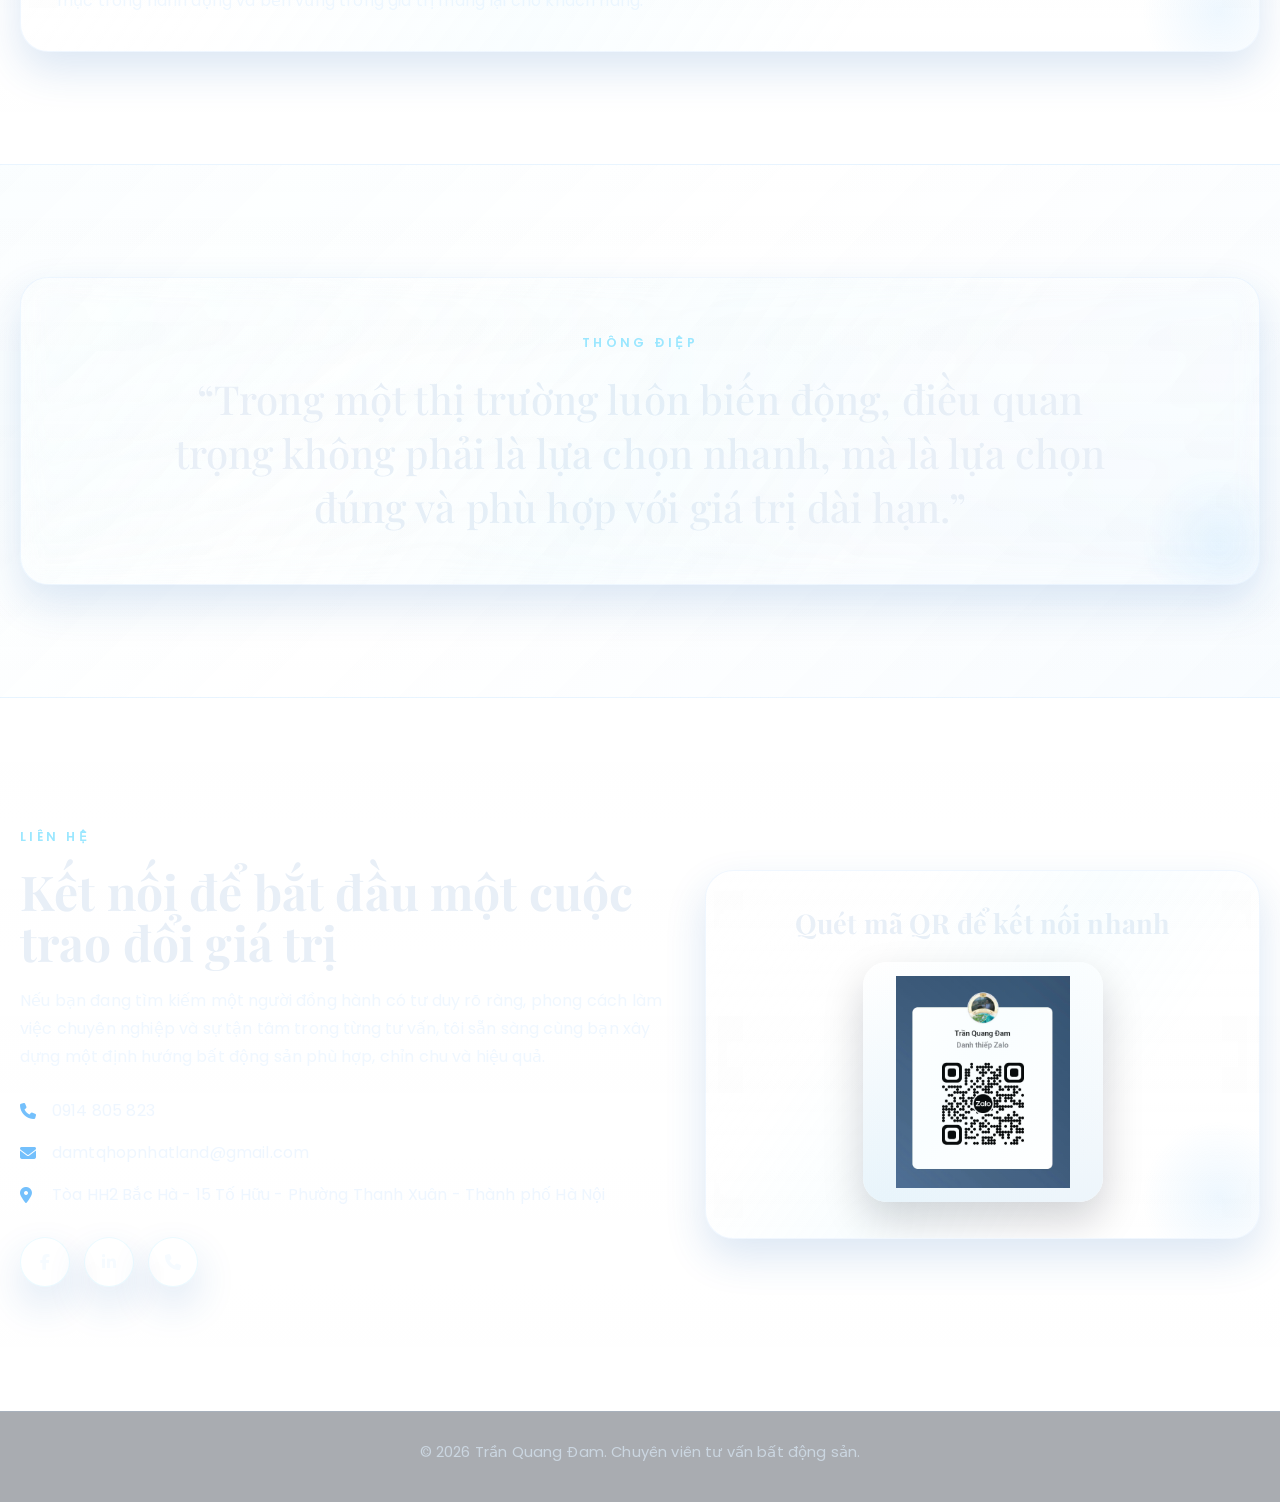
==== commit e46616ce: "Initial commit" ====
--- a/index.html
+++ b/index.html
@@ -4,13 +4,13 @@
 <head>
     <meta charset="UTF-8">
     <meta name="viewport" content="width=device-width, initial-scale=1.0">
-    <title>Lê Quang Dũng | Chuyên viên tư vấn bất động sản cao cấp</title>
+    <title>Trần Quang Đam | Chuyên viên tư vấn bất động sản</title>
 
     <link
         href="https://fonts.googleapis.com/css2?family=Poppins:wght@300;400;500;600;700&family=Playfair+Display:wght@500;600;700&display=swap"
         rel="stylesheet">
     <link rel="stylesheet" href="https://cdnjs.cloudflare.com/ajax/libs/font-awesome/6.5.0/css/all.min.css">
-    <link rel="stylesheet" href="dunglq.css">
+    <link rel="stylesheet" href="damtq.css">
 </head>
 
 <body>
@@ -18,7 +18,7 @@
     <!-- Navbar -->
     <header class="navbar">
         <div class="container nav-content">
-            <a href="#home" class="logo">LQD</a>
+            <a href="#home" class="logo">TQD</a>
 
             <nav class="nav-menu">
                 <a href="#about">Giới thiệu</a>
@@ -40,43 +40,45 @@
         <div class="hero-overlay"></div>
         <div class="container hero-grid">
             <div class="hero-content reveal">
-                <p class="hero-label">Luxury Real Estate Consultant</p>
+                <p class="hero-label">Chuyên viên Tư vấn Bất động sản</p>
                 <h1>
                     <span class="intro-line">TÔI LÀ</span>
-                    <span class="name-line">LÊ QUANG DŨNG</span>
-                    <span class="title-line">CHUYÊN VIÊN TƯ VẤN BẤT ĐỘNG SẢN CAO CẤP</span>
+                    <span class="name-line">TRẦN QUANG ĐAM</span>
+                    <span class="title-line">CHUYÊN VIÊN TƯ VẤN BẤT ĐỘNG SẢN</span>
                 </h1>
                 <p class="hero-desc">
-                    Với hơn 12 năm kinh nghiệm trong lĩnh vực bất động sản, tôi tập trung vào tư vấn chiến lược tài sản,
-                    lựa chọn sản phẩm phù hợp và đồng hành dài hạn cùng khách hàng trong hành trình đầu tư, tích sản.
+                    Tôi theo đuổi phong cách tư vấn chuyên nghiệp, chuẩn mực và định hướng giá trị dài hạn,
+                    kết hợp tinh thần của thế hệ mới với sự thận trọng cần thiết để đồng hành cùng khách hàng
+                    trong những quyết định bất động sản quan trọng.
                 </p>
 
                 <div class="hero-meta">
                     <div class="meta-item">
-                        <strong>12+</strong>
-                        <span>Năm kinh nghiệm</span>
+                        <strong>Thế hệ mới</strong>
+                        <span>Tư duy linh hoạt</span>
                     </div>
                     <div class="meta-item">
-                        <strong>5 năm</strong>
-                        <span>Làm việc tại Vinhomes</span>
+                        <strong>Chuẩn mực</strong>
+                        <span>Phong cách chuyên nghiệp</span>
                     </div>
                     <div class="meta-item">
-                        <strong>7 năm</strong>
-                        <span>BĐS cao cấp toàn quốc</span>
+                        <strong>Dài hạn</strong>
+                        <span>Định hướng giá trị bền vững</span>
                     </div>
                 </div>
 
                 <div class="hero-actions">
-                    <a href="#contact" class="btn btn-primary">Kết nối tư vấn</a>
-                    <a href="#about" class="btn btn-outline">Khám phá thêm</a>
-                </div>
-            </div>
-
-            <div class="hero-image reveal">
-                <div class="image-frame">
-                    <img src="anhdungdeptrai.jpg" alt="Lê Quang Dũng">
-                </div>
-            </div>
+                    <a href="#contact" class="btn btn-primary">Đặt lịch tư vấn</a>
+                    <a href="#about" class="btn btn-outline">Tìm hiểu thêm</a>
+                </div>
+            </div>
+        </div>
+
+        <div class="hero-image reveal">
+            <div class="image-frame">
+                <img src="anhdungdeptrai.jpg" alt="Trần Quang Đam">
+            </div>
+        </div>
         </div>
     </section>
 
@@ -85,42 +87,43 @@
         <div class="container">
             <div class="section-heading reveal">
                 <p class="section-label">Giới thiệu</p>
-                <h2>Hành trình 12 năm trong lĩnh vực bất động sản</h2>
+                <h2>Một góc nhìn thế hệ mới trong tư vấn bất động sản</h2>
             </div>
 
             <div class="about-grid">
                 <div class="about-text reveal">
                     <p>
-                        Xin chào, tôi là <strong>Lê Quang Dũng</strong> – với hơn <strong>12 năm kinh nghiệm</strong>
-                        trong lĩnh vực bất động sản.
-                    </p>
-
-                    <p>
-                        Trong đó, <strong>5 năm tôi làm việc tại Vinhomes</strong>, nơi giúp tôi xây dựng nền tảng bài
-                        bản về sản phẩm,
-                        pháp lý và quy trình chuyên nghiệp.
-                    </p>
-
-                    <p>
-                        <strong>7 năm còn lại</strong>, tôi tập trung vào phân khúc <strong>bất động sản cao cấp trên
-                            toàn quốc</strong>,
-                        từ căn hộ hạng sang, biệt thự đến các sản phẩm đầu tư giá trị lớn.
+                        Tôi là <strong>Trần Quang Đam</strong> – một chuyên viên tư vấn bất động sản theo đuổi
+                        phong cách làm việc <strong>chỉn chu, chuẩn mực và định hướng dài hạn</strong>.
+                    </p>
+
+                    <p>
+                        Tôi tin rằng, trong một thị trường luôn vận động, sự chuyên nghiệp không chỉ đến từ kiến thức,
+                        mà còn đến từ khả năng <strong>lắng nghe, phân tích và thích nghi đúng lúc</strong>.
+                    </p>
+
+                    <p>
+                        Là một người trẻ, tôi luôn chủ động cập nhật những chuyển động mới của thị trường, đồng thời
+                        trân trọng những giá trị kinh nghiệm đã được kiểm chứng theo thời gian để tạo nên một cách tiếp
+                        cận
+                        vừa mới mẻ, vừa vững vàng.
                     </p>
                 </div>
 
                 <div class="about-card reveal">
-                    <h3>Tôi không chỉ bán bất động sản</h3>
-                    <p>
-                        Tôi luôn định vị mình là một <strong>người tư vấn chiến lược tài sản</strong> cho khách hàng.
-                    </p>
-                    <p>
-                        Thay vì chỉ giới thiệu sản phẩm, tôi tập trung giúp bạn trả lời những câu hỏi quan trọng hơn:
+                    <h3>Tôi không chỉ giới thiệu sản phẩm</h3>
+                    <p>
+                        Tôi hướng đến vai trò của một <strong>người đồng hành tư vấn</strong>, cùng khách hàng nhìn nhận
+                        bất động sản như một phần của chiến lược tài sản dài hạn.
+                    </p>
+                    <p>
+                        Trong mỗi quá trình làm việc, tôi tập trung vào những câu hỏi cốt lõi:
                     </p>
 
                     <ul class="check-list">
-                        <li>Mua bất động sản này có thực sự phù hợp với mục tiêu tài chính của bạn không?</li>
-                        <li>Tiềm năng tăng giá và dòng tiền trong tương lai như thế nào?</li>
-                        <li>Thời điểm này nên mua – giữ – hay chờ?</li>
+                        <li>Sản phẩm này có thực sự phù hợp với nhu cầu và mục tiêu của khách hàng hay không?</li>
+                        <li>Giá trị thực, tiềm năng và rủi ro của sản phẩm nằm ở đâu?</li>
+                        <li>Đâu là thời điểm và phương án phù hợp nhất để đưa ra quyết định?</li>
                     </ul>
                 </div>
             </div>
@@ -132,45 +135,46 @@
         <div class="container">
             <div class="section-heading reveal">
                 <p class="section-label">Giá trị mang lại</p>
-                <h2>Những điều tôi mang đến cho khách hàng</h2>
+                <h2>Những giá trị tôi mong muốn mang đến cho khách hàng</h2>
             </div>
 
             <div class="value-grid">
                 <article class="value-card reveal">
                     <span class="value-number">01</span>
-                    <h3>Giúp bạn chọn đúng – không phải chọn nhiều</h3>
-                    <p>
-                        Tôi không đưa bạn quá nhiều lựa chọn, mà tập trung lọc ra những sản phẩm phù hợp nhất
-                        với nhu cầu và khả năng tài chính của bạn.
+                    <h3>Tư duy mới mẻ nhưng có chọn lọc</h3>
+                    <p>
+                        Tôi tiếp cận thị trường với tinh thần cởi mở, luôn cập nhật xu hướng và dữ liệu mới, nhưng vẫn
+                        giữ sự tỉnh táo để chọn lọc những giá trị thực sự phù hợp với khách hàng.
                     </p>
                 </article>
 
                 <article class="value-card reveal">
                     <span class="value-number">02</span>
-                    <h3>Tư vấn dựa trên dữ liệu và kinh nghiệm thực chiến</h3>
-                    <p>
-                        Với kinh nghiệm làm việc ở nhiều thị trường trên toàn quốc, tôi có thể phân tích điểm mạnh – yếu
-                        của từng khu vực, nhận diện cơ hội đầu tư sớm và đánh giá rủi ro một cách thực tế.
+                    <h3>Sự chuyên nghiệp trong từng chi tiết</h3>
+                    <p>
+                        Từ cách lắng nghe nhu cầu, phân tích sản phẩm đến quá trình đồng hành, tôi luôn ưu tiên sự rõ
+                        ràng, chuẩn mực và trách nhiệm trong từng bước làm việc.
                     </p>
                 </article>
 
                 <article class="value-card reveal">
                     <span class="value-number">03</span>
-                    <h3>Minh bạch và đồng hành lâu dài</h3>
-                    <p>
-                        Tôi luôn cung cấp thông tin rõ ràng, không “thổi giá”, hỗ trợ bạn từ lúc tìm hiểu,
-                        giao dịch đến sau mua, đồng hành như một người tư vấn lâu dài.
+                    <h3>Khả năng thích nghi với thị trường</h3>
+                    <p>
+                        Tôi luôn sẵn sàng học hỏi, điều chỉnh góc nhìn và cập nhật kiến thức mới để mỗi giải pháp đưa ra
+                        đều phù hợp với bối cảnh thị trường ở thời điểm hiện tại.
                     </p>
                 </article>
 
                 <article class="value-card reveal">
                     <span class="value-number">04</span>
-                    <h3>Cá nhân hóa giải pháp cho từng khách hàng</h3>
-                    <p>
-                        Mỗi khách hàng đều khác nhau. Tôi sẽ giúp bạn xây dựng phương án phù hợp dựa trên mục tiêu,
-                        khả năng tài chính và khẩu vị rủi ro của riêng bạn.
+                    <h3>Định hướng giá trị dài hạn</h3>
+                    <p>
+                        Tôi không hướng khách hàng đến những quyết định vội vàng, mà tập trung vào những lựa chọn có nền
+                        tảng, phù hợp với mục tiêu bền vững và chiến lược tài sản lâu dài.
                     </p>
                 </article>
+
             </div>
         </div>
     </section>
@@ -189,23 +193,25 @@
 
             <div class="strategy-content reveal">
                 <p class="section-label">Định hướng tư vấn</p>
-                <h2>Giải pháp được xây dựng theo từng mục tiêu cụ thể</h2>
+                <h2>Giải pháp được xây dựng trên sự thấu hiểu và phù hợp</h2>
 
                 <div class="strategy-list">
                     <div class="strategy-item">
-                        <h3>Mục tiêu rõ ràng</h3>
-                        <p>Tôi đồng hành cùng bạn theo từng nhu cầu cụ thể: để ở, đầu tư hay tích sản dài hạn.</p>
+                        <h3>Lắng nghe để hiểu đúng</h3>
+                        <p>Tôi bắt đầu bằng việc thấu hiểu nhu cầu thực tế, mục tiêu và mối quan tâm của từng khách hàng
+                            trước khi đưa ra bất kỳ đề xuất nào.</p>
                     </div>
 
                     <div class="strategy-item">
-                        <h3>Năng lực tài chính phù hợp</h3>
-                        <p>Mỗi phương án đều được chọn lọc theo khả năng tài chính thực tế để giảm áp lực và tăng hiệu
-                            quả.</p>
+                        <h3>Phân tích để chọn đúng</h3>
+                        <p>Mỗi phương án đều được cân nhắc trên nhiều yếu tố: giá trị sản phẩm, tính phù hợp, tiềm năng
+                            và mức độ an toàn trong dài hạn.</p>
                     </div>
 
                     <div class="strategy-item">
-                        <h3>Khẩu vị rủi ro riêng biệt</h3>
-                        <p>Tôi giúp bạn cân đối giữa lợi nhuận kỳ vọng và mức độ an toàn phù hợp với từng giai đoạn.</p>
+                        <h3>Đồng hành để đi xa</h3>
+                        <p>Tôi mong muốn xây dựng mối quan hệ bền vững, nơi khách hàng không chỉ nhận được một tư vấn,
+                            mà còn có một người đồng hành đáng tin cậy.</p>
                     </div>
                 </div>
             </div>
@@ -217,23 +223,23 @@
         <div class="container">
             <div class="section-heading reveal">
                 <p class="section-label">Phong cách làm việc</p>
-                <h2>Nguyên tắc tôi luôn giữ trong từng tư vấn</h2>
+                <h2>Những nguyên tắc tôi luôn gìn giữ trong từng tư vấn</h2>
             </div>
 
             <div class="style-box reveal">
                 <div class="style-tags">
-                    <span>Thẳng thắn</span>
-                    <span>Thực tế</span>
-                    <span>Không nói quá</span>
-                    <span>Tập trung giá trị dài hạn</span>
-                    <span>Khách hàng là ưu tiên</span>
+                    <span>Chuẩn mực</span>
+                    <span>Tận tâm</span>
+                    <span>Minh bạch</span>
+                    <span>Linh hoạt</span>
+                    <span>Định hướng dài hạn</span>
                 </div>
 
                 <p>
-                    Tôi luôn giữ quan điểm rõ ràng: <strong>lợi ích của khách hàng phải được đặt lên trước giao
-                        dịch</strong>.
-                    Một thương vụ tốt không chỉ nằm ở việc mua được sản phẩm, mà nằm ở việc sản phẩm đó thực sự
-                    phù hợp với chiến lược tài chính của người sở hữu.
+                    Tôi tin rằng sự chuyên nghiệp được thể hiện qua cách làm việc nhất quán, thái độ cầu thị
+                    và trách nhiệm trong từng chi tiết. Vì vậy, tôi luôn lựa chọn cách tiếp cận mềm mại nhưng rõ ràng,
+                    lắng nghe kỹ lưỡng nhưng vẫn giữ được chính kiến cần thiết để mang đến cho khách hàng những tư vấn
+                    phù hợp và đáng tin cậy.
                 </p>
             </div>
         </div>
@@ -243,10 +249,11 @@
     <section class="section">
         <div class="container">
             <div class="vision-box reveal">
-                <p class="section-label">Điều tôi hướng tới</p>
-                <h2>Tôi không tìm kiếm một giao dịch nhanh</h2>
+                <p class="section-label">Tầm nhìn</p>
+                <h2>Xây dựng giá trị bằng tư duy mới và sự bền vững dài hạn</h2>
                 <p>
-                    Tôi hướng tới việc trở thành người đồng hành lâu dài trong hành trình đầu tư và tích sản của bạn.
+                    Tôi hướng tới hình ảnh một chuyên viên tư vấn bất động sản thế hệ mới – năng động trong tư duy,
+                    chuẩn mực trong hành động và bền vững trong giá trị mang lại cho khách hàng.
                 </p>
             </div>
         </div>
@@ -258,8 +265,8 @@
             <div class="quote-box reveal">
                 <p class="section-label">Thông điệp</p>
                 <blockquote>
-                    “Một quyết định bất động sản đúng có thể thay đổi cả chiến lược tài chính của bạn trong nhiều năm.
-                    Và tôi ở đây để giúp bạn đưa ra quyết định đúng đó.”
+                    “Trong một thị trường luôn biến động, điều quan trọng không phải là lựa chọn nhanh,
+                    mà là lựa chọn đúng và phù hợp với giá trị dài hạn.”
                 </blockquote>
             </div>
         </div>
@@ -270,15 +277,16 @@
         <div class="container contact-grid">
             <div class="contact-info reveal">
                 <p class="section-label">Liên hệ</p>
-                <h2>Kết nối để nhận tư vấn chiến lược tài sản</h2>
+                <h2>Kết nối để bắt đầu một cuộc trao đổi giá trị</h2>
                 <p>
-                    Tôi sẵn sàng đồng hành cùng bạn trong việc lựa chọn sản phẩm phù hợp,
-                    đánh giá cơ hội đầu tư và xây dựng chiến lược tích sản dài hạn.
+                    Nếu bạn đang tìm kiếm một người đồng hành có tư duy rõ ràng, phong cách làm việc chuyên nghiệp
+                    và sự tận tâm trong từng tư vấn, tôi sẵn sàng cùng bạn xây dựng một định hướng bất động sản
+                    phù hợp, chỉn chu và hiệu quả.
                 </p>
 
                 <ul class="contact-list">
-                    <li><i class="fa-solid fa-phone"></i> 0902 240 790</li>
-                    <li><i class="fa-solid fa-envelope"></i> dunglq.hopnhatland@gmail.com</li>
+                    <li><i class="fa-solid fa-phone"></i> 0914 805 823</li>
+                    <li><i class="fa-solid fa-envelope"></i> damtqhopnhatland@gmail.com</li>
                     <li><i class="fa-solid fa-location-dot"></i> Tòa HH2 Bắc Hà - 15 Tố Hữu - Phường Thanh Xuân - Thành
                         phố Hà Nội</li>
                 </ul>
@@ -286,7 +294,7 @@
                 <div class="social">
                     <a href="https://web.facebook.com/le.quang.dung.247"><i class="fab fa-facebook-f"></i></a>
                     <a href="#"><i class="fab fa-linkedin-in"></i></a>
-                    <a href="tel:0902240790">
+                    <a href="tel:0914805823">
                         <i class="fa-solid fa-phone"></i>
                     </a>
                 </div>
@@ -304,11 +312,11 @@
     <!-- Footer -->
     <footer class="footer">
         <div class="container">
-            <p>© 2026 Lê Quang Dũng. Chuyên viên tư vấn bất động sản cao cấp.</p>
+            <p>© 2026 Trần Quang Đam. Chuyên viên tư vấn bất động sản.</p>
         </div>
     </footer>
 
-    <script src="dunglq.js"></script>
+    <script src="damtq.js"></script>
 </body>
 
 </html>
--- a/damtq.css
+++ b/damtq.css
@@ -0,0 +1,1100 @@
+/* =========================
+   RESET
+========================= */
+*,
+*::before,
+*::after {
+    box-sizing: border-box;
+    margin: 0;
+    padding: 0;
+}
+
+html {
+    scroll-behavior: smooth;
+}
+
+:root {
+    --bg: #06172d;
+    --bg-deep: #03101f;
+    --bg-soft: #0a2340;
+    --bg-light: #0e3158;
+
+    --surface: rgba(255, 255, 255, 0.12);
+    --surface-2: rgba(255, 255, 255, 0.08);
+    --surface-3: rgba(167, 214, 255, 0.10);
+
+    --text: #f7fbff;
+    --text-soft: rgba(236, 245, 255, 0.84);
+    --muted: rgba(198, 220, 242, 0.72);
+
+    --blue: #3b82f6;
+    --blue-sky: #74c0fc;
+    --cyan-soft: #9be7ff;
+    --silver: #e8eff7;
+    --silver-deep: #cfd9e7;
+
+    --line: rgba(159, 207, 255, 0.22);
+    --line-soft: rgba(255, 255, 255, 0.10);
+
+    --shadow: 0 24px 70px rgba(2, 12, 28, 0.35);
+    --shadow-soft: 0 18px 40px rgba(36, 103, 187, 0.16);
+    --glow: 0 0 0 1px rgba(155, 231, 255, 0.08), 0 0 40px rgba(116, 192, 252, 0.10);
+
+    --radius: 28px;
+    --radius-sm: 20px;
+    --container: 1240px;
+    --transition: 0.45s cubic-bezier(0.22, 1, 0.36, 1);
+}
+
+body {
+    font-family: "Poppins", sans-serif;
+    color: var(--text);
+    line-height: 1.75;
+    letter-spacing: 0.01em;
+    overflow-x: hidden;
+    background:
+        radial-gradient(circle at 12% 16%, rgba(155, 231, 255, 0.22), transparent 22%),
+        radial-gradient(circle at 86% 12%, rgba(59, 130, 246, 0.20), transparent 26%),
+        radial-gradient(circle at 24% 76%, rgba(255, 255, 255, 0.10), transparent 18%),
+        linear-gradient(130deg, rgba(255, 255, 255, 0.08) 0%, transparent 20%, rgba(155, 231, 255, 0.05) 42%, transparent 66%, rgba(255, 255, 255, 0.04) 100%),
+        linear-gradient(145deg, #02101f 0%, #07213d 20%, #0a3057 46%, #0d3965 68%, #071f3d 82%, #030d19 100%);
+    background-attachment: fixed;
+    position: relative;
+}
+
+body::before {
+    content: "";
+    position: fixed;
+    inset: 0;
+    pointer-events: none;
+    opacity: 0.5;
+    background:
+        linear-gradient(115deg, transparent 0%, rgba(255, 255, 255, 0.08) 16%, transparent 30%, rgba(155, 231, 255, 0.06) 44%, transparent 58%, rgba(255, 255, 255, 0.06) 72%, transparent 100%),
+        radial-gradient(circle at 20% 24%, rgba(255, 255, 255, 0.10), transparent 14%),
+        radial-gradient(circle at 78% 30%, rgba(210, 235, 255, 0.10), transparent 16%),
+        radial-gradient(circle at 68% 78%, rgba(116, 192, 252, 0.12), transparent 18%);
+    mix-blend-mode: screen;
+    z-index: -2;
+}
+
+body::after {
+    content: "";
+    position: fixed;
+    inset: 0;
+    pointer-events: none;
+    background:
+        radial-gradient(circle at center, transparent 0 54%, rgba(255, 255, 255, 0.03) 70%, transparent 100%);
+    z-index: -3;
+}
+
+img {
+    max-width: 100%;
+    display: block;
+}
+
+a {
+    color: inherit;
+    text-decoration: none;
+}
+
+ul {
+    list-style: none;
+}
+
+.container {
+    width: min(calc(100% - 40px), var(--container));
+    margin: 0 auto;
+}
+
+.section {
+    position: relative;
+    padding: 112px 0;
+}
+
+.section::before {
+    content: "";
+    position: absolute;
+    inset: 0;
+    pointer-events: none;
+    background:
+        linear-gradient(180deg, transparent, rgba(255, 255, 255, 0.015), transparent);
+    opacity: 0.7;
+}
+
+.section-dark {
+    background:
+        linear-gradient(180deg, rgba(255, 255, 255, 0.07), rgba(255, 255, 255, 0.03)),
+        linear-gradient(135deg, rgba(155, 231, 255, 0.05), transparent 45%, rgba(116, 192, 252, 0.05) 100%);
+    border-top: 1px solid var(--line);
+    border-bottom: 1px solid var(--line);
+    backdrop-filter: blur(12px);
+}
+
+.section-label {
+    display: inline-block;
+    margin-bottom: 18px;
+    color: var(--cyan-soft);
+    font-size: 0.78rem;
+    font-weight: 600;
+    letter-spacing: 0.28em;
+    text-transform: uppercase;
+}
+
+.section-heading {
+    max-width: 820px;
+    margin-bottom: 56px;
+}
+
+.section-heading h2,
+.vision-box h2,
+.contact-info h2,
+.strategy-content h2,
+.quote-box blockquote,
+.about-card h3,
+.value-card h3,
+.strategy-item h3,
+.qr-card h3 {
+    font-family: "Playfair Display", serif;
+}
+
+.section-heading h2 {
+    font-size: clamp(2rem, 4vw, 3.35rem);
+    line-height: 1.08;
+    font-weight: 600;
+    color: var(--silver);
+    letter-spacing: -0.03em;
+}
+
+p {
+    color: var(--text-soft);
+}
+
+/* =========================
+   NAVBAR
+========================= */
+.navbar {
+    position: fixed;
+    inset: 0 0 auto 0;
+    z-index: 999;
+    transition: var(--transition);
+    padding: 18px 0;
+    background: transparent;
+}
+
+.navbar.scrolled {
+    background: rgba(5, 17, 34, 0.64);
+    backdrop-filter: blur(22px) saturate(1.2);
+    border-bottom: 1px solid rgba(159, 207, 255, 0.18);
+    box-shadow: 0 10px 30px rgba(3, 13, 29, 0.24);
+}
+
+.nav-content {
+    display: flex;
+    align-items: center;
+    justify-content: space-between;
+    gap: 24px;
+}
+
+.logo {
+    font-family: "Playfair Display", serif;
+    font-size: 1.5rem;
+    font-weight: 600;
+    letter-spacing: 0.18em;
+    color: #ffffff;
+    text-transform: uppercase;
+    text-shadow: 0 0 14px rgba(116, 192, 252, 0.18);
+}
+
+.nav-menu {
+    display: flex;
+    align-items: center;
+    gap: 28px;
+}
+
+.nav-menu a {
+    position: relative;
+    font-size: 0.95rem;
+    color: rgba(245, 250, 255, 0.92);
+    transition: var(--transition);
+}
+
+.nav-menu a::after {
+    content: "";
+    position: absolute;
+    left: 0;
+    bottom: -8px;
+    width: 0;
+    height: 1px;
+    background: linear-gradient(90deg, var(--blue-sky), transparent);
+    transition: var(--transition);
+}
+
+.nav-menu a:hover {
+    color: var(--cyan-soft);
+}
+
+.nav-menu a:hover::after {
+    width: 100%;
+}
+
+.menu-toggle {
+    display: none;
+    background: transparent;
+    border: none;
+    width: 42px;
+    height: 42px;
+    cursor: pointer;
+}
+
+.menu-toggle span {
+    display: block;
+    width: 24px;
+    height: 2px;
+    margin: 5px auto;
+    background: #fff;
+    transition: var(--transition);
+}
+
+/* =========================
+   HERO
+========================= */
+.hero {
+    position: relative;
+    min-height: 100vh;
+    display: flex;
+    align-items: center;
+    padding: 132px 0 86px;
+    overflow: hidden;
+}
+
+.hero::before {
+    content: "";
+    position: absolute;
+    inset: 0;
+    background:
+        linear-gradient(115deg, rgba(2, 12, 28, 0.72), rgba(8, 35, 64, 0.22)),
+        radial-gradient(circle at 20% 24%, rgba(155, 231, 255, 0.18), transparent 26%),
+        radial-gradient(circle at 80% 14%, rgba(59, 130, 246, 0.16), transparent 24%),
+        linear-gradient(140deg, rgba(255, 255, 255, 0.05), transparent 32%, rgba(255, 255, 255, 0.03), transparent 70%);
+    pointer-events: none;
+}
+
+.hero-overlay {
+    position: absolute;
+    inset: 0;
+    background:
+        linear-gradient(180deg, rgba(2, 10, 20, 0.02), rgba(2, 10, 20, 0.30));
+    pointer-events: none;
+}
+
+.hero-grid {
+    position: relative;
+    z-index: 2;
+    display: grid;
+    grid-template-columns: 1.05fr 0.95fr;
+    align-items: center;
+    gap: 64px;
+}
+
+.hero-content {
+    max-width: 760px;
+}
+
+.hero-label {
+    margin-bottom: 18px;
+    color: var(--cyan-soft);
+    letter-spacing: 0.3em;
+    text-transform: uppercase;
+    font-size: 0.8rem;
+}
+
+.hero h1 {
+    display: flex;
+    flex-direction: column;
+    gap: 10px;
+    font-family: "Playfair Display", serif;
+    font-size: clamp(2.6rem, 6vw, 5.4rem);
+    line-height: 1;
+    font-weight: 600;
+    color: var(--silver);
+    letter-spacing: -0.04em;
+    text-transform: uppercase;
+}
+
+.hero h1 .intro-line {
+    display: block;
+    font-family: "Poppins", sans-serif;
+    font-size: clamp(1rem, 1.6vw, 1.2rem);
+    letter-spacing: 0.35em;
+    color: rgba(155, 231, 255, 0.94);
+}
+
+.hero h1 .name-line {
+    display: block;
+    font-family: "Playfair Display", serif;
+    font-size: clamp(3rem, 6vw, 6rem);
+    line-height: 0.95;
+    font-weight: 700;
+    letter-spacing: -0.05em;
+    white-space: nowrap;
+    background: linear-gradient(135deg, #ffffff 0%, #eaf5ff 22%, #9bdfff 54%, #dbe8f6 100%);
+    -webkit-background-clip: text;
+    -webkit-text-fill-color: transparent;
+    text-shadow: 0 0 40px rgba(116, 192, 252, 0.20);
+}
+
+.hero h1 .title-line {
+    display: block;
+    font-family: "Poppins", sans-serif;
+    font-size: clamp(1rem, 1.8vw, 1.35rem);
+    line-height: 1.5;
+    font-weight: 500;
+    letter-spacing: 0.12em;
+    color: rgba(236, 245, 255, 0.90);
+}
+
+.hero-desc {
+    max-width: 680px;
+    margin-top: 28px;
+    font-size: 1.05rem;
+    color: rgba(236, 245, 255, 0.84);
+}
+
+.hero-meta {
+    display: flex;
+    flex-wrap: wrap;
+    gap: 18px;
+    margin-top: 38px;
+}
+
+.meta-item {
+    min-width: 180px;
+    padding: 18px 20px;
+    border: 1px solid rgba(159, 207, 255, 0.18);
+    border-radius: 20px;
+    background:
+        linear-gradient(180deg, rgba(255, 255, 255, 0.12), rgba(255, 255, 255, 0.05));
+    backdrop-filter: blur(14px);
+    box-shadow: var(--shadow-soft);
+    position: relative;
+    overflow: hidden;
+}
+
+.meta-item::before {
+    content: "";
+    position: absolute;
+    inset: 0;
+    background: linear-gradient(135deg, rgba(255, 255, 255, 0.10), transparent 40%, rgba(155, 231, 255, 0.05) 100%);
+    pointer-events: none;
+}
+
+.meta-item strong {
+    display: block;
+    font-family: "Playfair Display", serif;
+    font-size: 1.38rem;
+    font-weight: 600;
+    color: var(--silver);
+}
+
+.meta-item span {
+    font-size: 0.92rem;
+    color: rgba(236, 245, 255, 0.78);
+}
+
+.hero-actions {
+    display: flex;
+    flex-wrap: wrap;
+    gap: 16px;
+    margin-top: 36px;
+}
+
+.btn {
+    display: inline-flex;
+    align-items: center;
+    justify-content: center;
+    min-height: 56px;
+    padding: 0 28px;
+    border-radius: 999px;
+    font-size: 0.92rem;
+    font-weight: 600;
+    letter-spacing: 0.08em;
+    text-transform: uppercase;
+    transition: var(--transition);
+    border: 1px solid transparent;
+}
+
+.btn-primary {
+    color: #041224;
+    background: linear-gradient(135deg, #ffffff 0%, #dff2ff 30%, #9bdfff 100%);
+    box-shadow: 0 16px 36px rgba(116, 192, 252, 0.28);
+}
+
+.btn-primary:hover {
+    transform: translateY(-2px);
+    box-shadow: 0 20px 44px rgba(116, 192, 252, 0.34);
+}
+
+.btn-outline {
+    border-color: rgba(219, 232, 246, 0.28);
+    color: #f3f9ff;
+    background: rgba(255, 255, 255, 0.04);
+    backdrop-filter: blur(10px);
+}
+
+.btn-outline:hover {
+    border-color: var(--blue-sky);
+    color: var(--cyan-soft);
+    transform: translateY(-2px);
+    background: rgba(255, 255, 255, 0.07);
+}
+
+.hero-image {
+    position: relative;
+}
+
+.hero-image::before,
+.hero-image::after {
+    content: "";
+    position: absolute;
+    border-radius: 50%;
+    filter: blur(40px);
+    pointer-events: none;
+    z-index: 0;
+}
+
+.hero-image::before {
+    width: 200px;
+    height: 200px;
+    background: rgba(116, 192, 252, 0.16);
+    top: -24px;
+    right: -20px;
+}
+
+.hero-image::after {
+    width: 160px;
+    height: 160px;
+    background: rgba(255, 255, 255, 0.10);
+    left: -18px;
+    bottom: 30px;
+}
+
+.image-frame {
+    position: relative;
+    z-index: 1;
+    padding: 16px;
+    border-radius: 36px;
+    border: 1px solid rgba(159, 207, 255, 0.20);
+    background:
+        linear-gradient(180deg, rgba(255, 255, 255, 0.14), rgba(255, 255, 255, 0.06));
+    box-shadow: var(--shadow), var(--glow);
+    overflow: hidden;
+}
+
+.image-frame::before {
+    content: "";
+    position: absolute;
+    inset: 12px;
+    border: 1px solid rgba(255, 255, 255, 0.18);
+    border-radius: 28px;
+    pointer-events: none;
+}
+
+.image-frame::after {
+    content: "";
+    position: absolute;
+    inset: 0;
+    border-radius: 36px;
+    background:
+        linear-gradient(135deg, rgba(255, 255, 255, 0.10), transparent 35%, rgba(155, 231, 255, 0.07) 70%, transparent 100%);
+    pointer-events: none;
+}
+
+.image-frame img {
+    width: 100%;
+    height: 100%;
+    object-fit: cover;
+    border-radius: 26px;
+    filter: saturate(1.02) contrast(1.04) brightness(1.02);
+    transition: transform 0.9s cubic-bezier(0.22, 1, 0.36, 1), filter 0.9s ease;
+}
+
+.image-frame:hover img {
+    transform: scale(1.035);
+    filter: saturate(1.08) contrast(1.06);
+}
+
+.small-frame {
+    max-width: 520px;
+}
+
+
+/* =========================
+   IMAGE RATIO SYSTEM
+========================= */
+.hero-image {
+    width: 100%;
+    display: flex;
+    justify-content: center;
+    align-items: center;
+}
+
+.hero-image .image-frame {
+    width: min(100%, 520px);
+    aspect-ratio: 4 / 5;
+    margin-inline: auto;
+}
+
+.strategy-image {
+    display: grid;
+    grid-template-columns: repeat(2, minmax(0, 1fr));
+    gap: 22px;
+    align-items: stretch;
+}
+
+.strategy-image .small-frame {
+    width: 100%;
+    max-width: none;
+    aspect-ratio: 4 / 3;
+}
+
+.qr-card img {
+    aspect-ratio: 1 / 1;
+    object-fit: contain;
+}
+
+.image-frame,
+.small-frame {
+    width: 100%;
+}
+
+.image-frame img,
+.small-frame img {
+    width: 100%;
+    height: 100%;
+    object-fit: cover;
+    object-position: center;
+}
+
+/* =========================
+   ABOUT
+========================= */
+.about-grid {
+    display: grid;
+    grid-template-columns: 1.05fr 0.95fr;
+    gap: 34px;
+    align-items: stretch;
+}
+
+.about-text,
+.about-card,
+.style-box,
+.vision-box,
+.quote-box,
+.qr-card {
+    border: 1px solid rgba(159, 207, 255, 0.16);
+    background:
+        linear-gradient(180deg, rgba(255, 255, 255, 0.12), rgba(255, 255, 255, 0.06));
+    border-radius: var(--radius);
+    padding: 36px;
+    box-shadow: var(--shadow-soft);
+    position: relative;
+    overflow: hidden;
+    backdrop-filter: blur(14px);
+}
+
+.about-text::before,
+.about-card::before,
+.style-box::before,
+.vision-box::before,
+.quote-box::before,
+.qr-card::before,
+.value-card::before {
+    content: "";
+    position: absolute;
+    inset: 0;
+    background:
+        linear-gradient(125deg, rgba(255, 255, 255, 0.10), transparent 28%, rgba(155, 231, 255, 0.06), transparent 72%);
+    pointer-events: none;
+}
+
+.about-text::after,
+.about-card::after,
+.style-box::after,
+.vision-box::after,
+.quote-box::after,
+.qr-card::after,
+.value-card::after {
+    content: "";
+    position: absolute;
+    inset: auto -40px -40px auto;
+    width: 160px;
+    height: 160px;
+    background: radial-gradient(circle, rgba(116, 192, 252, 0.12), transparent 68%);
+    pointer-events: none;
+}
+
+.about-text p+p,
+.about-card p+p,
+.contact-info p+p {
+    margin-top: 16px;
+}
+
+.about-card h3 {
+    font-size: 2rem;
+    line-height: 1.14;
+    color: var(--silver);
+    margin-bottom: 16px;
+}
+
+.check-list {
+    margin-top: 22px;
+    display: grid;
+    gap: 14px;
+}
+
+.check-list li {
+    position: relative;
+    padding-left: 28px;
+    color: rgba(236, 245, 255, 0.90);
+}
+
+.check-list li::before {
+    content: "";
+    position: absolute;
+    left: 0;
+    top: 11px;
+    width: 11px;
+    height: 11px;
+    border-radius: 50%;
+    background: linear-gradient(135deg, var(--cyan-soft), var(--blue));
+    box-shadow: 0 0 18px rgba(116, 192, 252, 0.38);
+}
+
+/* =========================
+   VALUE
+========================= */
+.value-grid {
+    display: grid;
+    grid-template-columns: repeat(2, 1fr);
+    gap: 24px;
+}
+
+.value-card {
+    position: relative;
+    padding: 34px 30px 30px;
+    border-radius: 28px;
+    border: 1px solid rgba(159, 207, 255, 0.14);
+    background:
+        linear-gradient(180deg, rgba(255, 255, 255, 0.11), rgba(255, 255, 255, 0.05));
+    transition: var(--transition);
+    overflow: hidden;
+    backdrop-filter: blur(12px);
+    box-shadow: var(--shadow-soft);
+}
+
+.value-card:hover {
+    transform: translateY(-8px);
+    border-color: rgba(155, 231, 255, 0.34);
+    box-shadow: 0 24px 48px rgba(3, 16, 35, 0.28), 0 0 32px rgba(116, 192, 252, 0.10);
+}
+
+.value-number {
+    display: inline-block;
+    margin-bottom: 16px;
+    font-family: "Playfair Display", serif;
+    font-size: 1.38rem;
+    color: var(--cyan-soft);
+}
+
+.value-card h3 {
+    font-size: 1.55rem;
+    line-height: 1.2;
+    margin-bottom: 14px;
+    color: var(--silver);
+}
+
+/* =========================
+   STRATEGY
+========================= */
+.strategy-grid {
+    display: grid;
+    grid-template-columns: 0.9fr 1.1fr;
+    gap: 42px;
+    align-items: center;
+}
+
+.strategy-image {
+    display: grid;
+    gap: 22px;
+}
+
+.strategy-content h2 {
+    font-size: clamp(2rem, 4vw, 3rem);
+    line-height: 1.08;
+    margin-bottom: 24px;
+    color: var(--silver);
+}
+
+.strategy-list {
+    display: grid;
+    gap: 18px;
+}
+
+.strategy-item {
+    padding: 24px 24px 22px;
+    border-radius: 22px;
+    border: 1px solid rgba(159, 207, 255, 0.14);
+    background:
+        linear-gradient(180deg, rgba(255, 255, 255, 0.10), rgba(255, 255, 255, 0.05));
+    transition: var(--transition);
+    backdrop-filter: blur(12px);
+    box-shadow: var(--shadow-soft);
+}
+
+.strategy-item:hover {
+    transform: translateY(-5px);
+    border-color: rgba(155, 231, 255, 0.28);
+}
+
+.strategy-item h3 {
+    font-size: 1.3rem;
+    color: var(--cyan-soft);
+    margin-bottom: 10px;
+}
+
+/* =========================
+   STYLE / VISION / QUOTE
+========================= */
+.style-box p,
+.vision-box p,
+.quote-box p {
+    max-width: 860px;
+}
+
+.style-tags {
+    display: flex;
+    flex-wrap: wrap;
+    gap: 12px;
+    margin-bottom: 24px;
+}
+
+.style-tags span {
+    padding: 10px 16px;
+    border-radius: 999px;
+    border: 1px solid rgba(155, 231, 255, 0.22);
+    background: rgba(255, 255, 255, 0.08);
+    color: var(--cyan-soft);
+    font-size: 0.88rem;
+    letter-spacing: 0.04em;
+    backdrop-filter: blur(10px);
+}
+
+.vision-box h2 {
+    font-size: clamp(2rem, 4vw, 3rem);
+    margin-bottom: 16px;
+    color: var(--silver);
+}
+
+.quote-box {
+    text-align: center;
+    padding: 50px 34px;
+}
+
+.quote-box blockquote {
+    max-width: 980px;
+    margin: 0 auto;
+    font-size: clamp(1.5rem, 3.2vw, 2.5rem);
+    line-height: 1.35;
+    color: var(--silver);
+    font-weight: 500;
+}
+
+/* =========================
+   CONTACT
+========================= */
+.contact-grid {
+    display: grid;
+    grid-template-columns: 1.08fr 0.92fr;
+    gap: 34px;
+    align-items: center;
+}
+
+.contact-info {
+    padding: 12px 0;
+}
+
+.contact-info h2 {
+    font-size: clamp(2rem, 4vw, 3rem);
+    line-height: 1.08;
+    margin-bottom: 18px;
+    color: var(--silver);
+}
+
+.contact-list {
+    margin-top: 26px;
+    display: grid;
+    gap: 14px;
+}
+
+.contact-list li {
+    display: flex;
+    align-items: center;
+    gap: 14px;
+    color: rgba(236, 245, 255, 0.88);
+}
+
+.contact-list i {
+    width: 18px;
+    color: var(--blue-sky);
+}
+
+.social {
+    display: flex;
+    gap: 14px;
+    margin-top: 28px;
+}
+
+.social a {
+    width: 50px;
+    height: 50px;
+    display: grid;
+    place-items: center;
+    border-radius: 50%;
+    border: 1px solid rgba(155, 231, 255, 0.20);
+    background: rgba(255, 255, 255, 0.08);
+    color: #f6fbff;
+    transition: var(--transition);
+    backdrop-filter: blur(10px);
+    box-shadow: var(--shadow-soft);
+}
+
+.social a:hover {
+    transform: translateY(-3px);
+    color: #041224;
+    background: linear-gradient(135deg, #ffffff 0%, #dff2ff 32%, #9bdfff 100%);
+    border-color: transparent;
+}
+
+.qr-card {
+    text-align: center;
+    padding: 36px;
+}
+
+.qr-card h3 {
+    font-size: 1.7rem;
+    line-height: 1.2;
+    margin-bottom: 22px;
+    color: var(--silver);
+}
+
+.qr-card img {
+    margin: 0 auto;
+    width: clamp(180px, 58vw, 240px);
+    max-width: 100%;
+    padding: 14px;
+    background: linear-gradient(180deg, #ffffff, #edf5fb);
+    border-radius: 24px;
+    box-shadow: 0 18px 40px rgba(3, 13, 29, 0.18);
+}
+
+/* =========================
+   FOOTER
+========================= */
+.footer {
+    padding: 28px 0 36px;
+    border-top: 1px solid rgba(159, 207, 255, 0.14);
+    background: rgba(3, 13, 29, 0.34);
+    backdrop-filter: blur(10px);
+}
+
+.footer p {
+    text-align: center;
+    font-size: 0.92rem;
+    color: rgba(220, 235, 249, 0.66);
+}
+
+/* =========================
+   REVEAL
+========================= */
+.reveal {
+    opacity: 0;
+    transform: translateY(42px);
+    transition:
+        opacity 1s cubic-bezier(0.22, 1, 0.36, 1),
+        transform 1s cubic-bezier(0.22, 1, 0.36, 1);
+}
+
+.reveal.active {
+    opacity: 1;
+    transform: translateY(0);
+}
+
+/* =========================
+   RESPONSIVE
+========================= */
+@media (max-width: 1080px) {
+
+    .hero-grid,
+    .about-grid,
+    .strategy-grid,
+    .contact-grid {
+        grid-template-columns: 1fr;
+    }
+
+    .hero-image {
+        order: -1;
+        max-width: 620px;
+        margin: 0 auto;
+    }
+
+    .hero-image .image-frame {
+        width: min(100%, 560px);
+    }
+
+    .strategy-image {
+        grid-template-columns: repeat(2, minmax(0, 1fr));
+    }
+
+    .value-grid {
+        grid-template-columns: 1fr 1fr;
+    }
+}
+
+@media (max-width: 860px) {
+    .section {
+        padding: 88px 0;
+    }
+
+    .nav-menu {
+        position: fixed;
+        top: 78px;
+        right: 20px;
+        left: 20px;
+        padding: 22px;
+        flex-direction: column;
+        align-items: flex-start;
+        gap: 16px;
+        border-radius: 22px;
+        border: 1px solid rgba(159, 207, 255, 0.16);
+        background: rgba(4, 18, 36, 0.92);
+        backdrop-filter: blur(20px);
+        box-shadow: var(--shadow);
+        opacity: 0;
+        visibility: hidden;
+        transform: translateY(-12px);
+        transition: var(--transition);
+    }
+
+    .nav-menu.active {
+        opacity: 1;
+        visibility: visible;
+        transform: translateY(0);
+    }
+
+    .menu-toggle {
+        display: block;
+    }
+
+    .value-grid {
+        grid-template-columns: 1fr;
+    }
+
+    .hero h1 {
+        font-size: clamp(2.3rem, 11vw, 4.2rem);
+    }
+
+    .meta-item {
+        flex: 1 1 100%;
+    }
+
+    .about-text,
+    .about-card,
+    .style-box,
+    .vision-box,
+    .quote-box,
+    .qr-card {
+        padding: 28px;
+    }
+
+    .quote-box blockquote {
+        font-size: 1.45rem;
+    }
+
+    .hero-image .image-frame {
+        width: min(100%, 500px);
+        aspect-ratio: 4 / 5;
+    }
+
+    .strategy-image .small-frame {
+        aspect-ratio: 4 / 3;
+    }
+}
+
+@media (max-width: 560px) {
+    .container {
+        width: min(calc(100% - 28px), var(--container));
+    }
+
+    .navbar {
+        padding: 14px 0;
+    }
+
+    .logo {
+        font-size: 1.2rem;
+    }
+
+    .hero {
+        padding-top: 110px;
+    }
+
+    .hero-desc {
+        font-size: 0.98rem;
+    }
+
+    .hero-actions {
+        flex-direction: column;
+        align-items: stretch;
+    }
+
+    .btn {
+        width: 100%;
+    }
+
+    .section-heading h2,
+    .vision-box h2,
+    .contact-info h2,
+    .strategy-content h2 {
+        line-height: 1.14;
+    }
+
+    .value-card h3,
+    .about-card h3,
+    .qr-card h3 {
+        font-size: 1.35rem;
+    }
+
+    .hero-image .image-frame {
+        width: 100%;
+        aspect-ratio: 4 / 5;
+    }
+
+    .strategy-image {
+        grid-template-columns: 1fr;
+    }
+
+    .strategy-image .small-frame {
+        aspect-ratio: 16 / 11;
+    }
+}
+
+@media (max-width: 768px) {
+    .hero h1 .name-line {
+        white-space: normal;
+        font-size: clamp(2.4rem, 10vw, 4.4rem);
+    }
+
+    .hero h1 .title-line {
+        font-size: 0.95rem;
+        letter-spacing: 0.08em;
+    }
+}
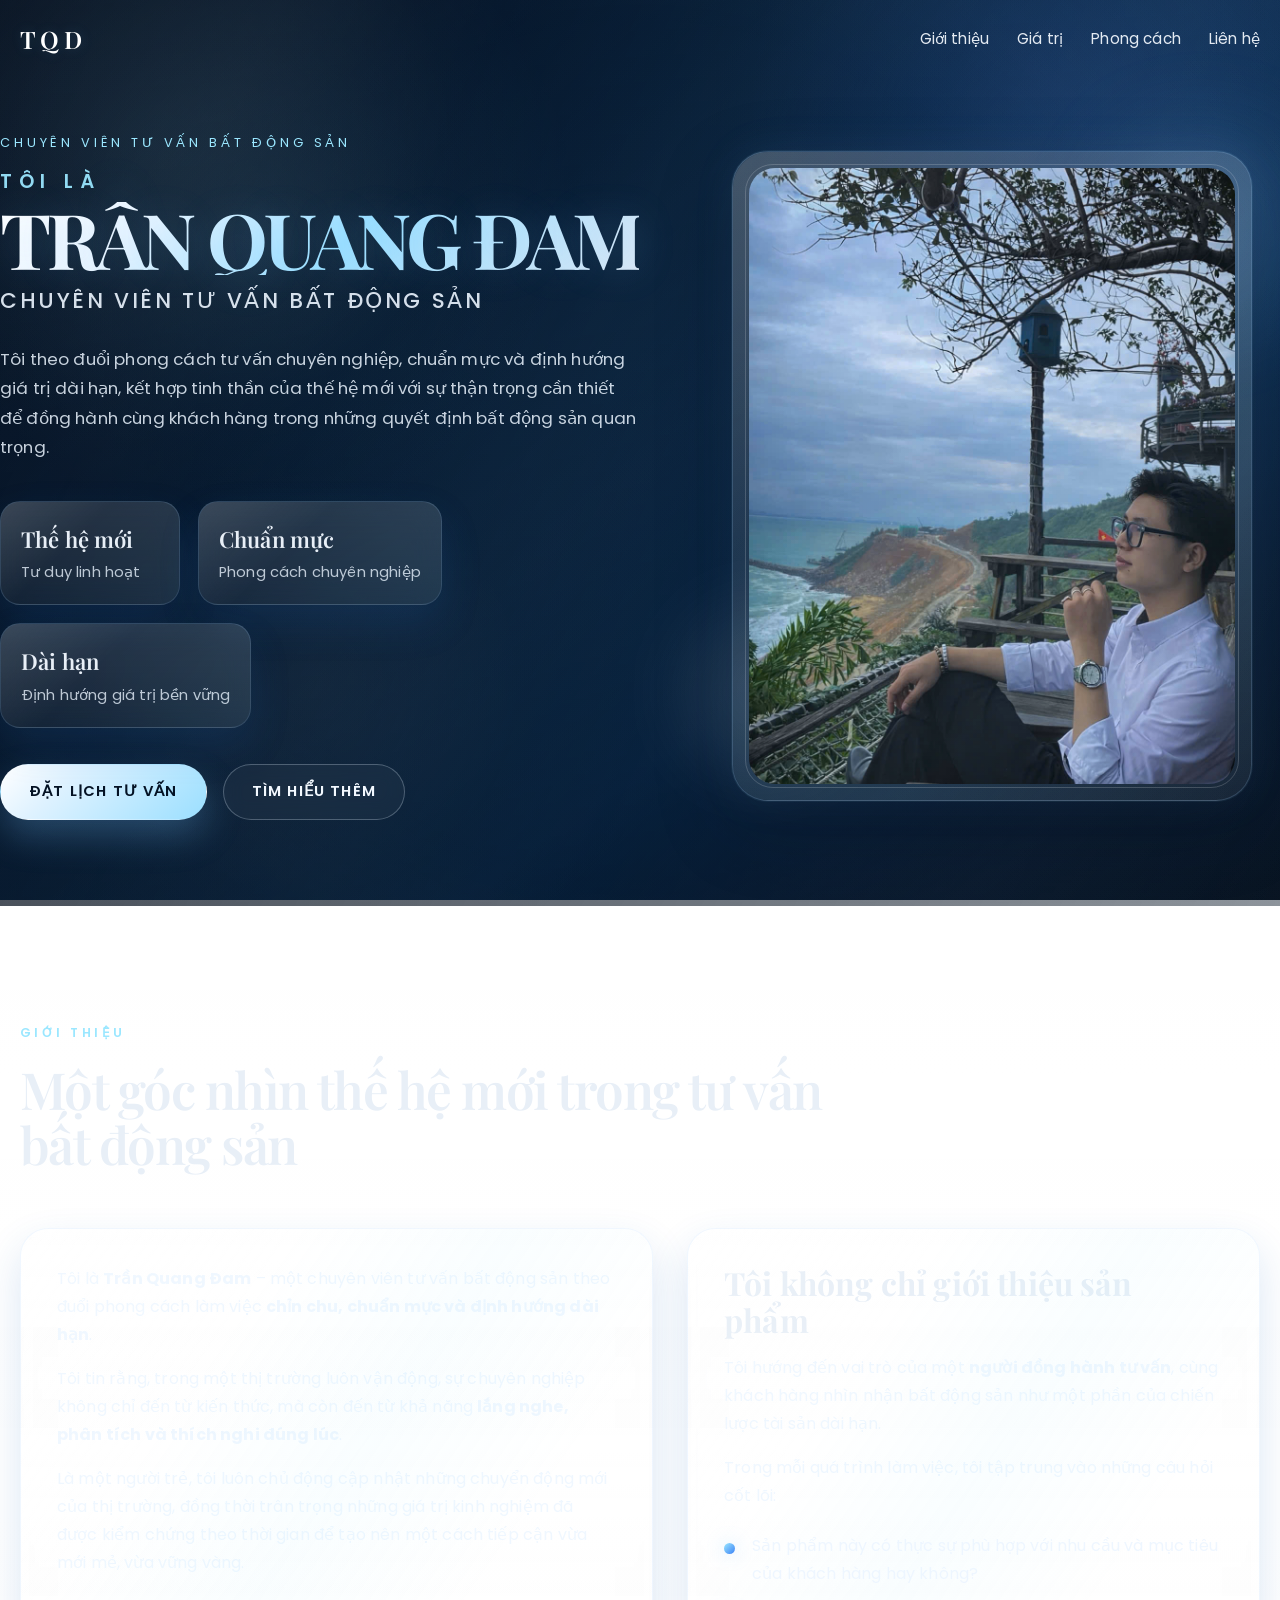
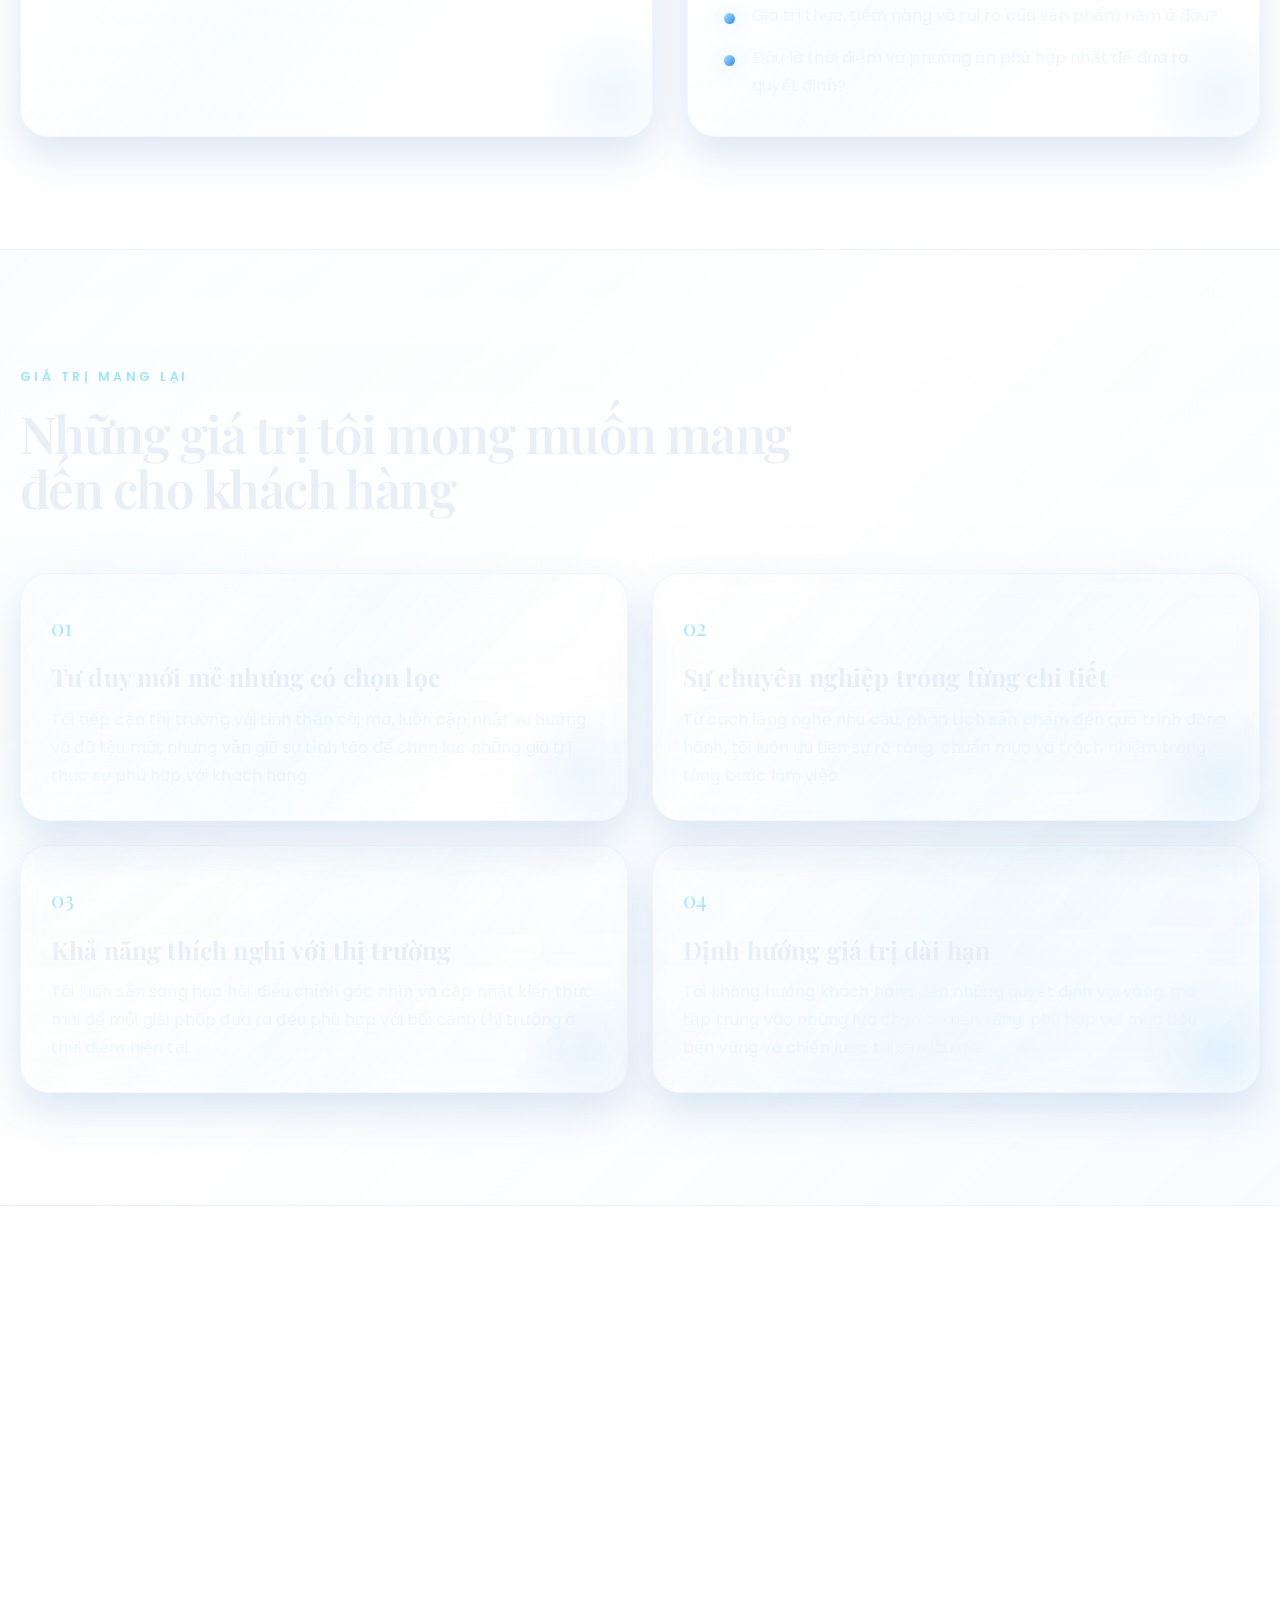
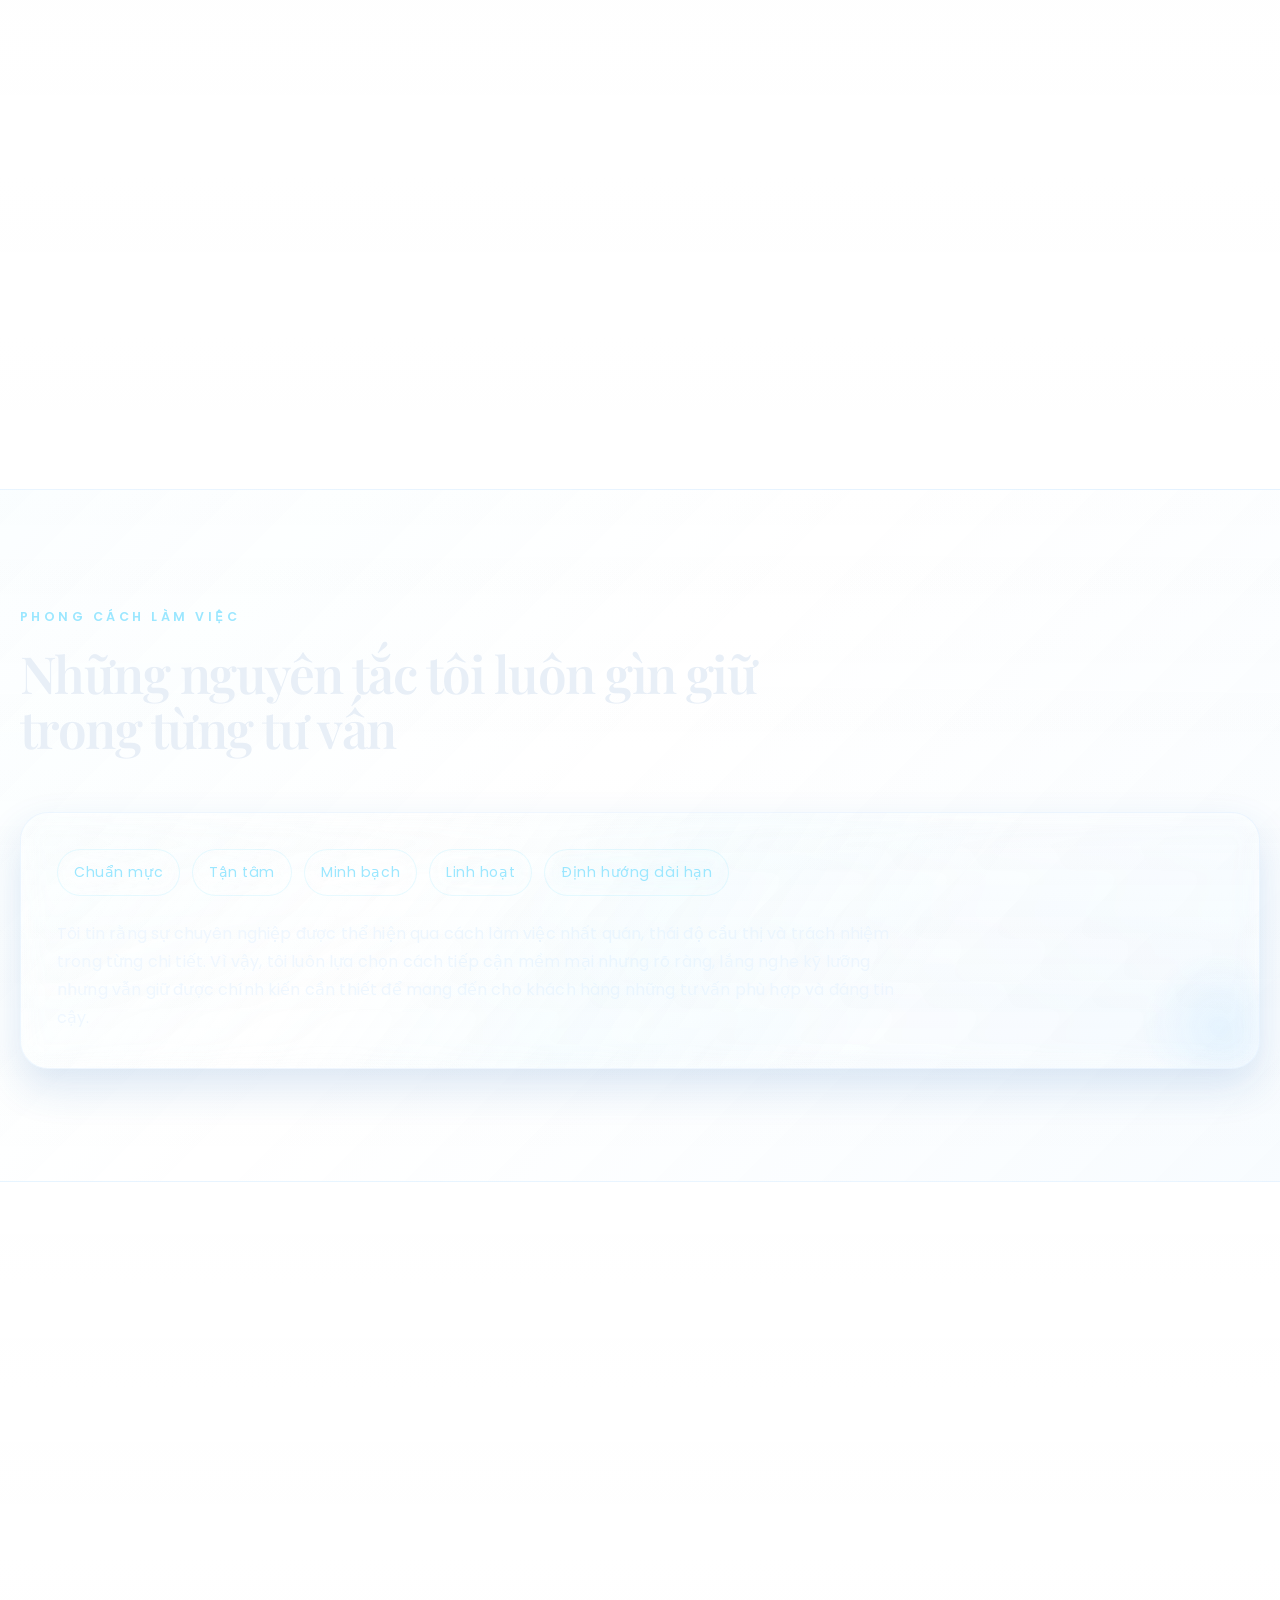
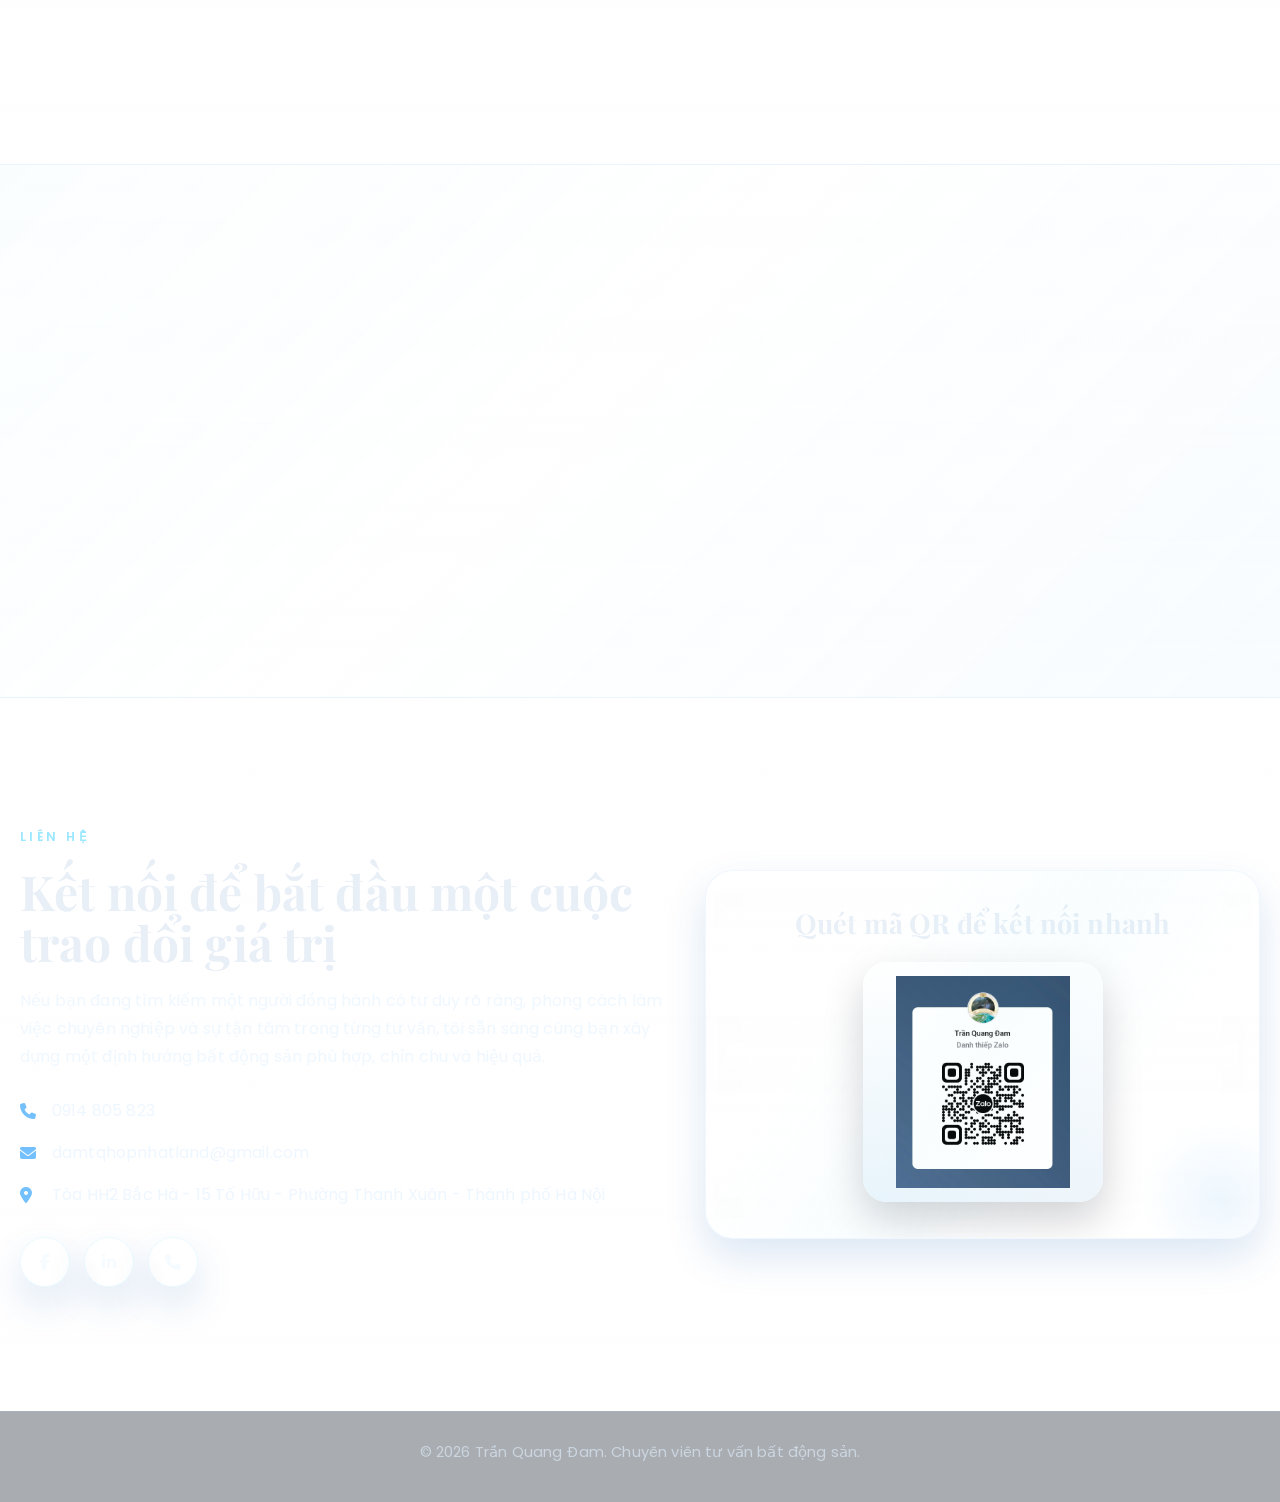
==== commit 8b630d52: "update code - imamge" ====
--- a/index.html
+++ b/index.html
@@ -76,7 +76,7 @@
 
         <div class="hero-image reveal">
             <div class="image-frame">
-                <img src="anhdungdeptrai.jpg" alt="Trần Quang Đam">
+                <img src="toiladam.jpg" alt="Trần Quang Đam">
             </div>
         </div>
         </div>
@@ -188,6 +188,12 @@
                 </div>
                 <div class="image-frame small-frame">
                     <img src="banner-vinhomes-hai-van-bay.jpg" alt="Hình ảnh tư vấn bất động sản">
+                </div>
+                <div class="image-frame small-frame">
+                    <img src="vin-halongxanh.jpg" alt="Hình ảnh tư vấn bất động sản">
+                </div>
+                <div class="image-frame small-frame">
+                    <img src="vin-coloa.jpg" alt="Hình ảnh tư vấn bất động sản">
                 </div>
             </div>
 
@@ -292,7 +298,8 @@
                 </ul>
 
                 <div class="social">
-                    <a href="https://web.facebook.com/le.quang.dung.247"><i class="fab fa-facebook-f"></i></a>
+                    <a href="https://web.facebook.com/profile.php?id=100044440710417"><i
+                            class="fab fa-facebook-f"></i></a>
                     <a href="#"><i class="fab fa-linkedin-in"></i></a>
                     <a href="tel:0914805823">
                         <i class="fa-solid fa-phone"></i>
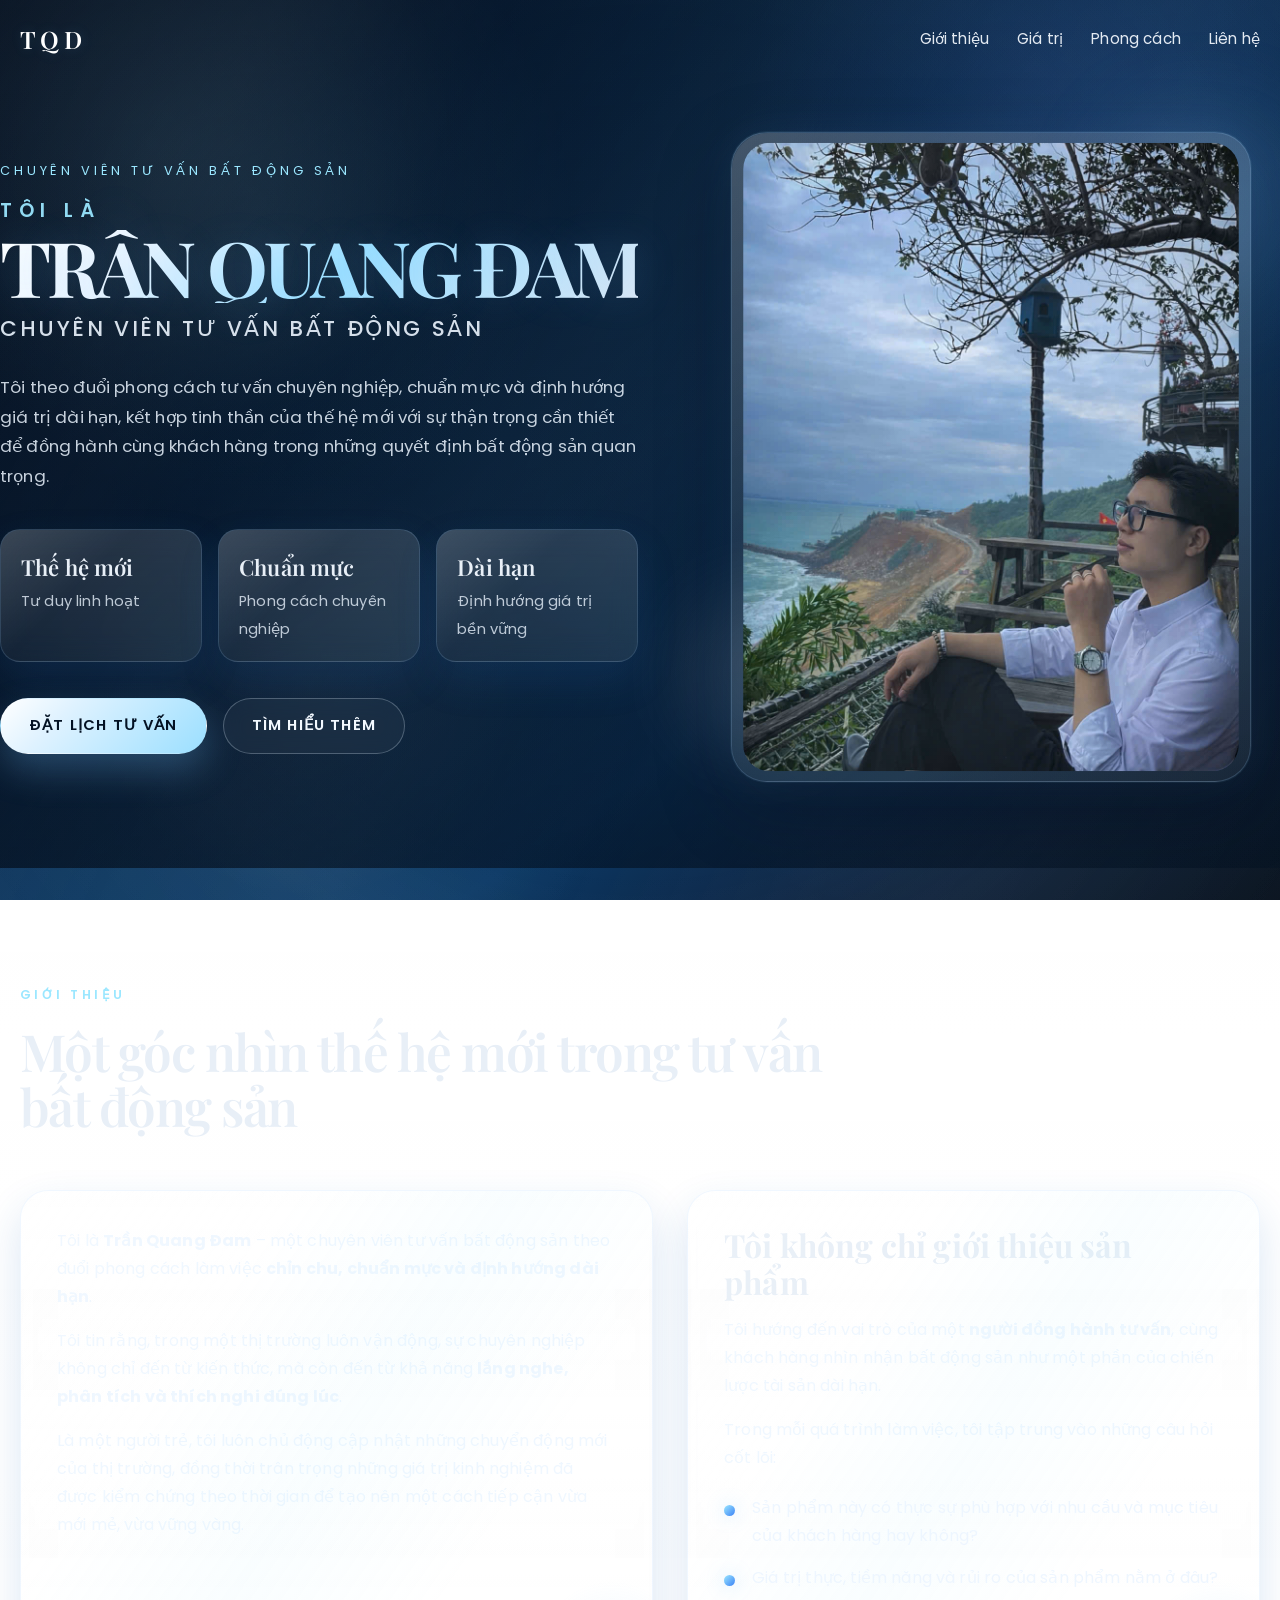
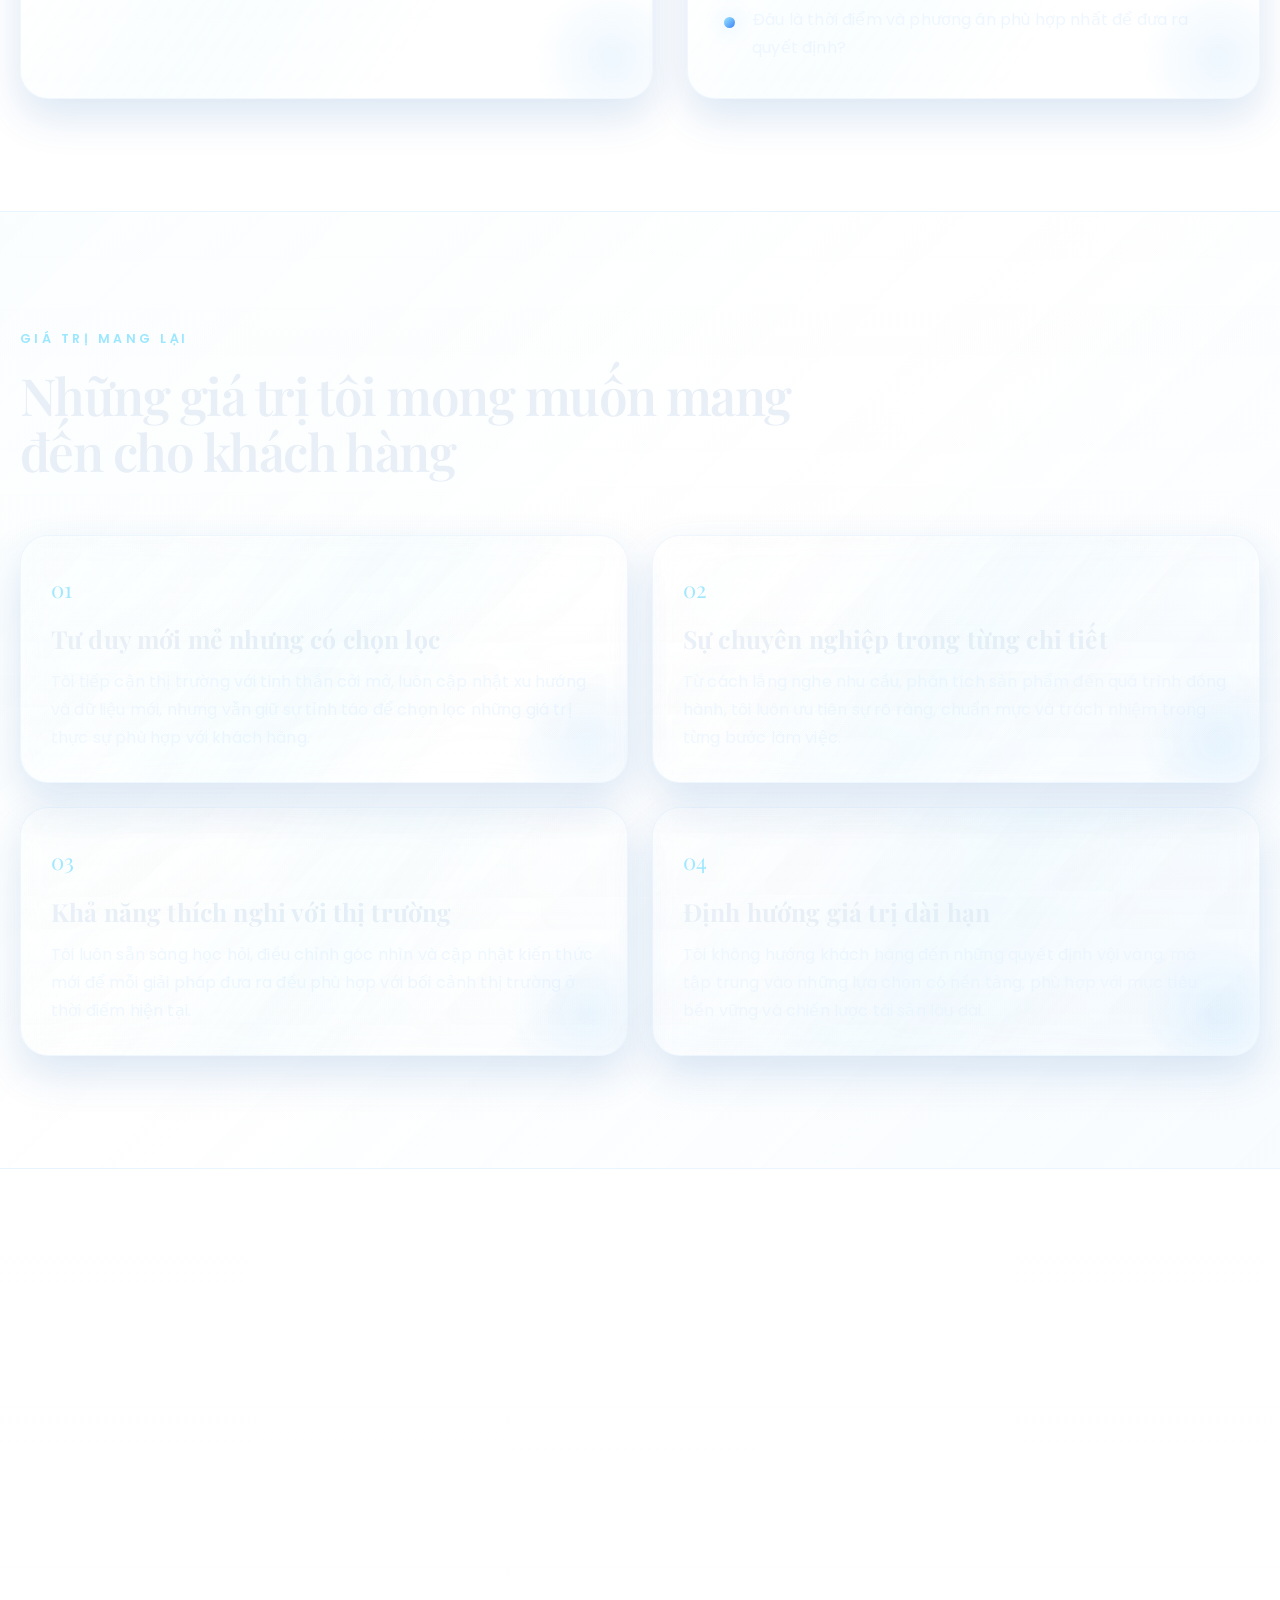
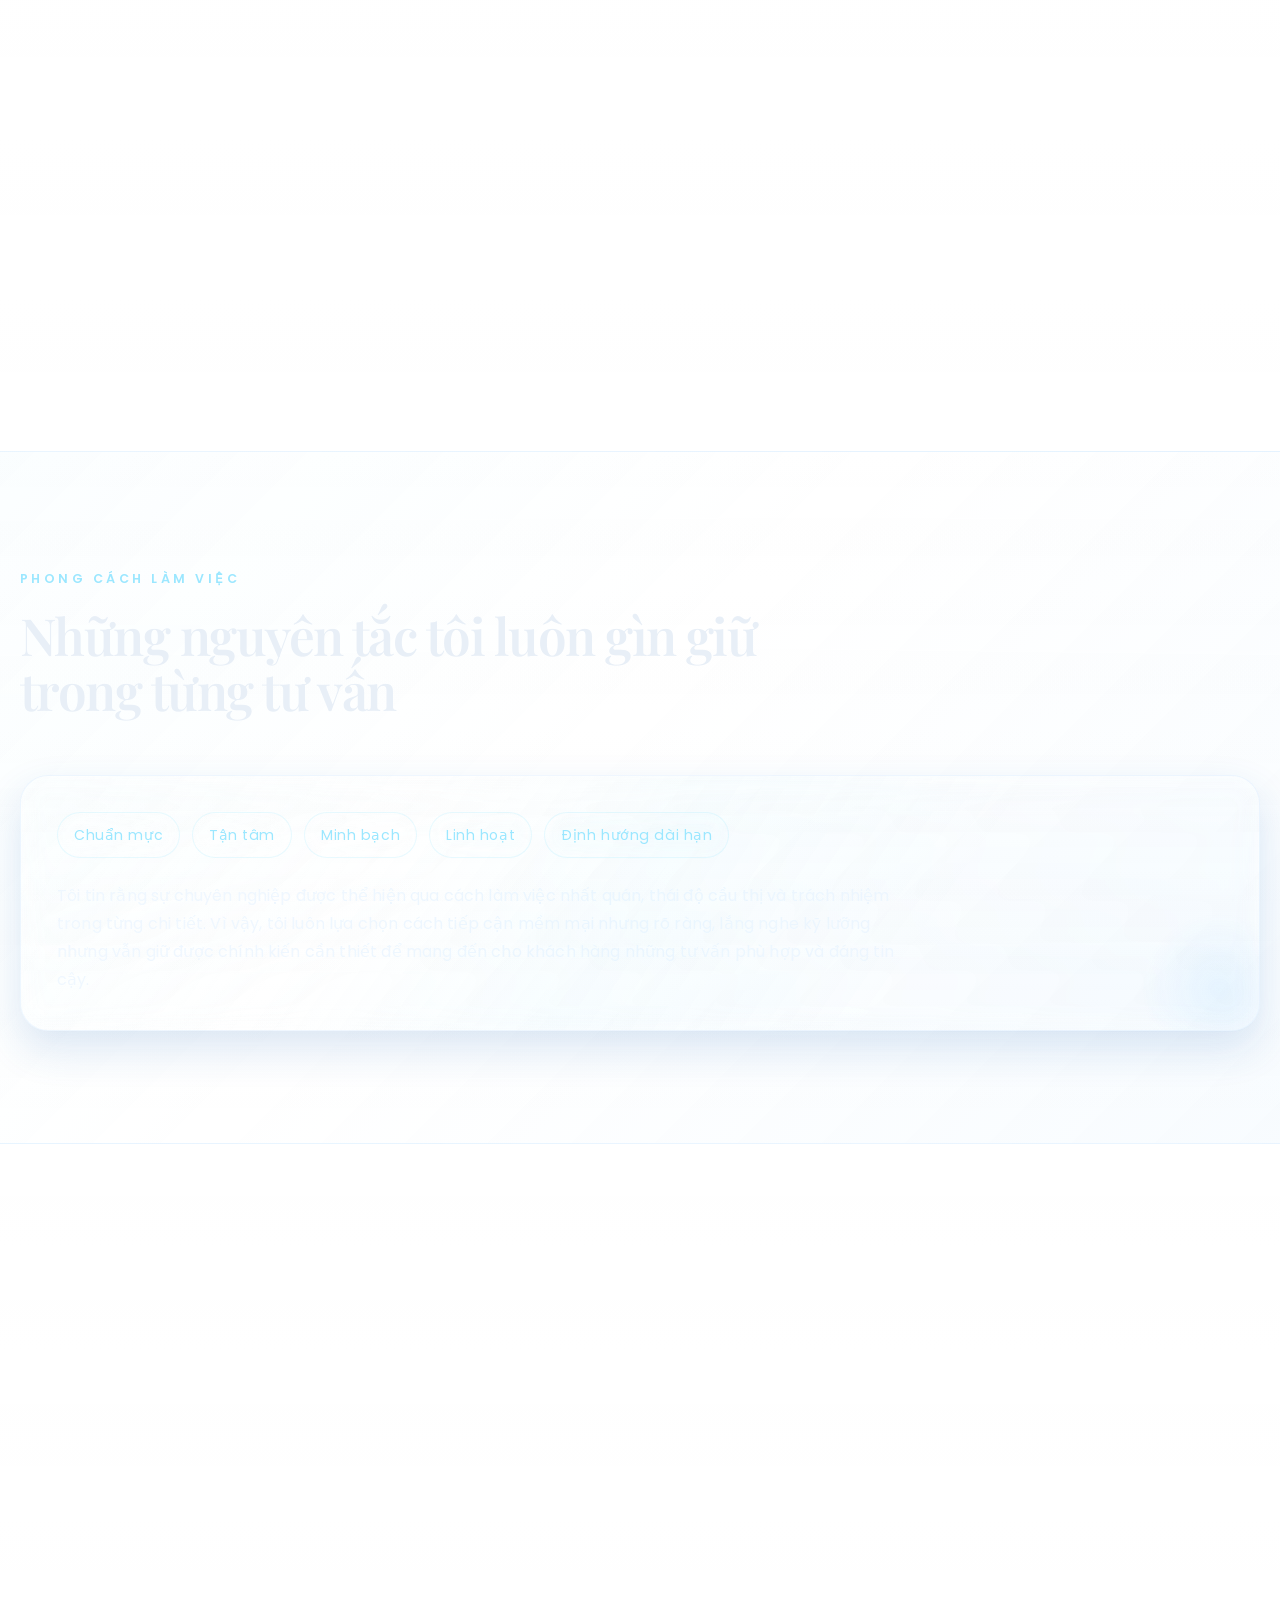
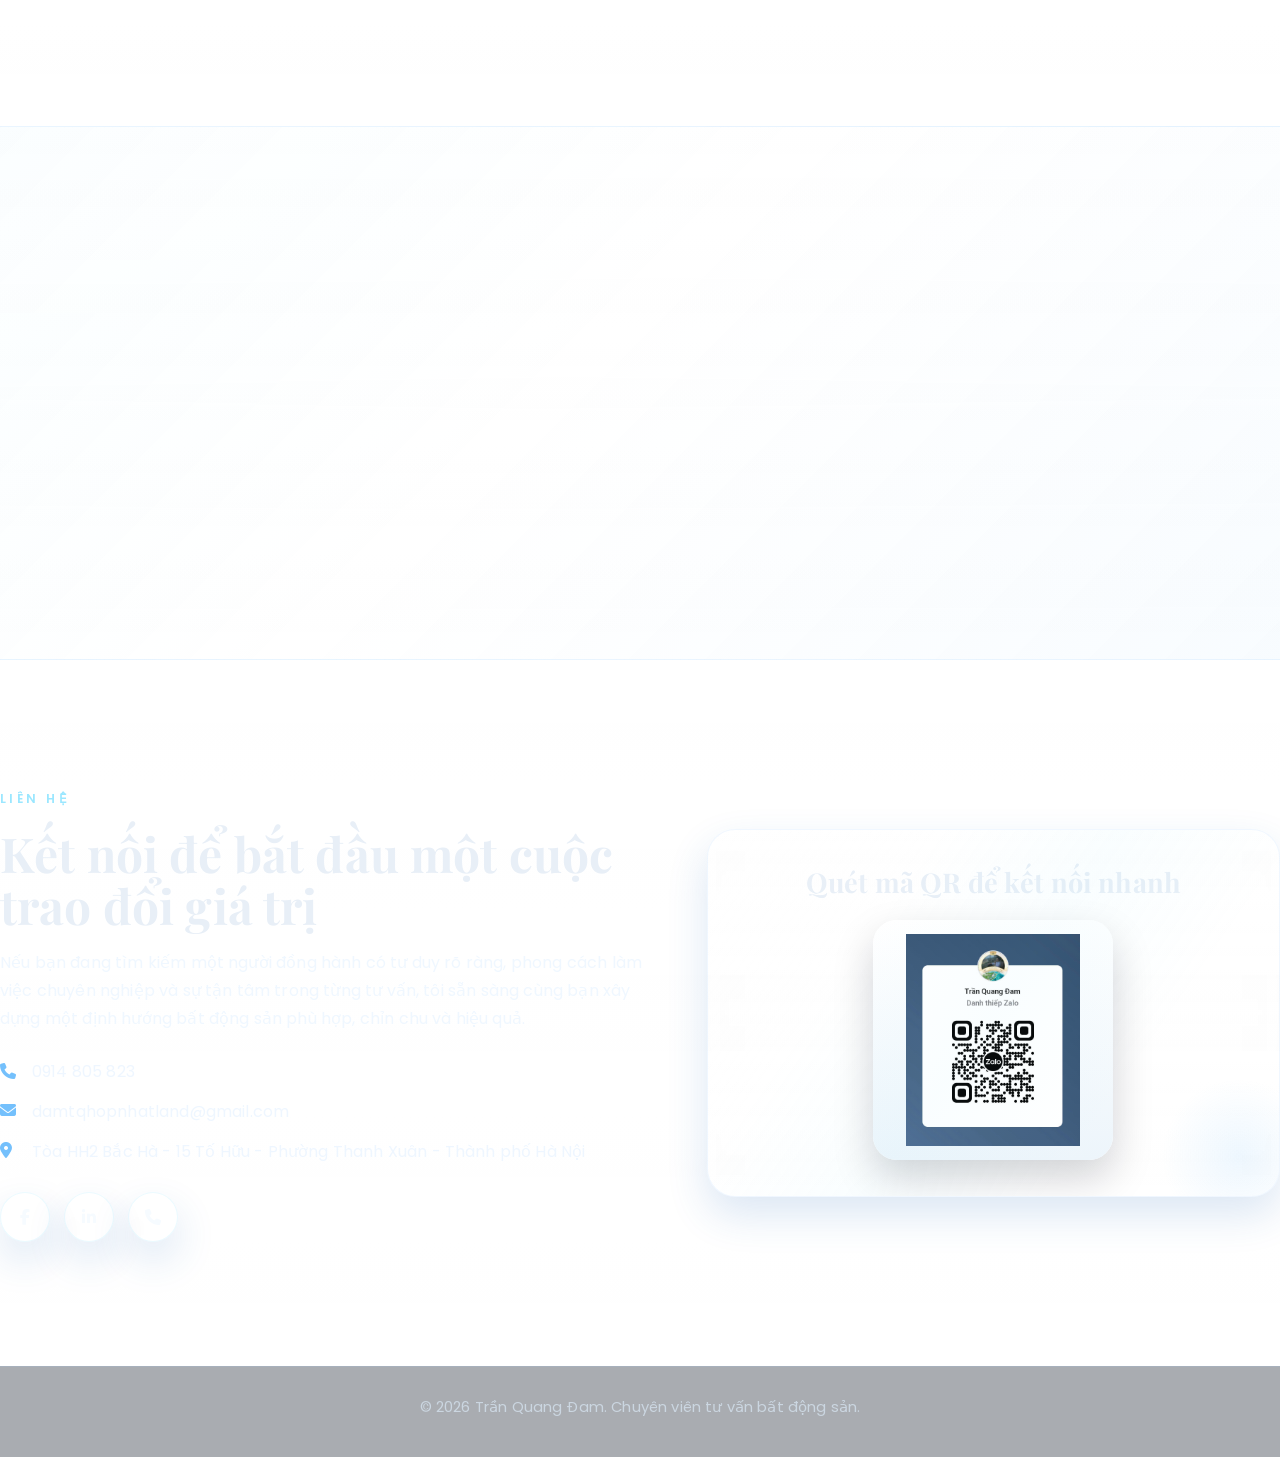
==== commit d99db65f: "update code css" ====
--- a/index.html
+++ b/index.html
@@ -72,13 +72,12 @@
                     <a href="#about" class="btn btn-outline">Tìm hiểu thêm</a>
                 </div>
             </div>
-        </div>
-
-        <div class="hero-image reveal">
-            <div class="image-frame">
-                <img src="toiladam.jpg" alt="Trần Quang Đam">
-            </div>
-        </div>
+
+            <div class="hero-image reveal">
+                <div class="image-frame">
+                    <img src="toiladam.jpg" alt="Trần Quang Đam">
+                </div>
+            </div>
         </div>
     </section>
 
--- a/damtq.css
+++ b/damtq.css
@@ -1097,4 +1097,434 @@
         font-size: 0.95rem;
         letter-spacing: 0.08em;
     }
+}
+
+/* =========================
+   MOBILE HARMONY FIX
+========================= */
+html,
+body {
+    max-width: 100%;
+    overflow-x: hidden;
+}
+
+body.menu-open {
+    overflow: hidden;
+}
+
+.hero-grid,
+.about-grid,
+.strategy-grid,
+.contact-grid,
+.value-grid {
+    width: 100%;
+}
+
+.hero-content,
+.strategy-content,
+.contact-info,
+.about-text,
+.about-card,
+.style-box,
+.vision-box,
+.quote-box,
+.qr-card,
+.value-card,
+.strategy-item {
+    min-width: 0;
+}
+
+.nav-menu a.active,
+.nav-menu a.is-active {
+    color: var(--cyan-soft);
+}
+
+.nav-menu a.active::after,
+.nav-menu a.is-active::after {
+    width: 100%;
+}
+
+.hero {
+    min-height: auto;
+}
+
+.hero-content {
+    width: 100%;
+}
+
+.hero-meta {
+    display: grid;
+    grid-template-columns: repeat(3, minmax(0, 1fr));
+    gap: 16px;
+}
+
+.meta-item {
+    min-width: 0;
+    width: 100%;
+}
+
+.strategy-image {
+    align-items: stretch;
+}
+
+.strategy-image .image-frame,
+.strategy-image .small-frame {
+    height: 100%;
+}
+
+.contact-list li {
+    align-items: flex-start;
+    line-height: 1.6;
+}
+
+.contact-list i {
+    margin-top: 0.2rem;
+    flex: 0 0 18px;
+}
+
+.social {
+    flex-wrap: wrap;
+}
+
+.quote-box blockquote,
+.hero h1,
+.hero h1 .title-line,
+.hero-label,
+.section-label,
+.value-card h3,
+.about-card h3,
+.contact-info h2,
+.strategy-content h2,
+.vision-box h2 {
+    overflow-wrap: anywhere;
+    word-break: normal;
+}
+
+@media (max-width: 1080px) {
+    .hero {
+        padding: 124px 0 72px;
+    }
+
+    .hero-grid {
+        gap: 44px;
+    }
+
+    .hero-content {
+        text-align: center;
+        max-width: 100%;
+    }
+
+    .hero-desc {
+        max-width: 100%;
+        margin-inline: auto;
+    }
+
+    .hero-meta {
+        grid-template-columns: repeat(3, minmax(0, 1fr));
+    }
+
+    .hero-actions {
+        justify-content: center;
+    }
+
+    .hero-image {
+        order: -1;
+        max-width: 560px;
+        margin: 0 auto;
+    }
+
+    .strategy-grid,
+    .contact-grid,
+    .about-grid {
+        gap: 28px;
+    }
+}
+
+@media (max-width: 860px) {
+    .container {
+        width: min(calc(100% - 32px), var(--container));
+    }
+
+    .navbar {
+        padding: 14px 0;
+    }
+
+    .nav-content {
+        gap: 14px;
+    }
+
+    .nav-menu {
+        top: 72px;
+        right: 16px;
+        left: 16px;
+        padding: 18px;
+        gap: 14px;
+        border-radius: 20px;
+    }
+
+    .nav-menu a {
+        width: 100%;
+        padding: 6px 0;
+        font-size: 0.96rem;
+    }
+
+    .hero {
+        padding: 108px 0 56px;
+    }
+
+    .hero-grid {
+        gap: 28px;
+    }
+
+    .hero-content {
+        text-align: left;
+    }
+
+    .hero h1 {
+        gap: 8px;
+    }
+
+    .hero h1 .intro-line {
+        font-size: 0.9rem;
+        letter-spacing: 0.24em;
+    }
+
+    .hero h1 .title-line {
+        letter-spacing: 0.06em;
+    }
+
+    .hero-desc {
+        margin-top: 20px;
+        font-size: 0.98rem;
+        line-height: 1.7;
+    }
+
+    .hero-meta {
+        grid-template-columns: 1fr;
+        gap: 12px;
+        margin-top: 26px;
+    }
+
+    .meta-item {
+        padding: 16px 18px;
+    }
+
+    .meta-item strong {
+        font-size: 1.2rem;
+    }
+
+    .hero-actions {
+        margin-top: 26px;
+        gap: 12px;
+    }
+
+    .hero-image .image-frame {
+        width: min(100%, 440px);
+        aspect-ratio: 4 / 5;
+    }
+
+    .section {
+        padding: 74px 0;
+    }
+
+    .section-heading {
+        margin-bottom: 36px;
+    }
+
+    .section-label {
+        margin-bottom: 12px;
+        letter-spacing: 0.18em;
+        font-size: 0.72rem;
+    }
+
+    .about-text,
+    .about-card,
+    .style-box,
+    .vision-box,
+    .quote-box,
+    .qr-card,
+    .value-card,
+    .strategy-item {
+        padding: 24px;
+        border-radius: 22px;
+    }
+
+    .about-card h3,
+    .value-card h3,
+    .qr-card h3 {
+        font-size: 1.38rem;
+    }
+
+    .strategy-image {
+        grid-template-columns: 1fr 1fr;
+        gap: 16px;
+    }
+
+    .strategy-image .small-frame {
+        aspect-ratio: 1 / 1;
+    }
+
+    .quote-box {
+        padding: 36px 24px;
+    }
+
+    .quote-box blockquote {
+        font-size: 1.35rem;
+        line-height: 1.5;
+    }
+
+    .contact-grid {
+        gap: 26px;
+    }
+
+    .contact-info {
+        padding: 0;
+    }
+
+    .contact-list {
+        gap: 12px;
+    }
+
+    .qr-card img {
+        width: clamp(170px, 55vw, 220px);
+    }
+}
+
+@media (max-width: 640px) {
+    .container {
+        width: min(calc(100% - 24px), var(--container));
+    }
+
+    .hero {
+        padding: 98px 0 52px;
+    }
+
+    .hero h1 {
+        font-size: clamp(2rem, 9vw, 3.2rem);
+        line-height: 1.02;
+    }
+
+    .hero h1 .name-line {
+        white-space: normal;
+        font-size: clamp(2.25rem, 10vw, 3.6rem);
+        line-height: 0.95;
+    }
+
+    .hero h1 .title-line {
+        font-size: 0.9rem;
+    }
+
+    .hero-label {
+        font-size: 0.72rem;
+        letter-spacing: 0.18em;
+    }
+
+    .btn {
+        min-height: 52px;
+        padding: 0 20px;
+        font-size: 0.84rem;
+        letter-spacing: 0.05em;
+    }
+
+    .hero-actions {
+        flex-direction: column;
+        align-items: stretch;
+    }
+
+    .btn,
+    .hero-actions .btn {
+        width: 100%;
+    }
+
+    .hero-image .image-frame {
+        width: 100%;
+        max-width: 360px;
+        padding: 12px;
+        border-radius: 28px;
+    }
+
+    .image-frame::before {
+        inset: 9px;
+        border-radius: 20px;
+    }
+
+    .image-frame img {
+        border-radius: 18px;
+    }
+
+    .section-heading h2,
+    .vision-box h2,
+    .contact-info h2,
+    .strategy-content h2 {
+        font-size: clamp(1.7rem, 7vw, 2.2rem);
+    }
+
+    .strategy-image {
+        grid-template-columns: 1fr;
+    }
+
+    .strategy-image .small-frame {
+        aspect-ratio: 16 / 10;
+    }
+
+    .style-tags {
+        gap: 10px;
+    }
+
+    .style-tags span {
+        width: 100%;
+        justify-content: center;
+        text-align: center;
+        padding: 10px 14px;
+    }
+
+    .social a {
+        width: 46px;
+        height: 46px;
+    }
+
+    .footer {
+        padding: 24px 0 28px;
+    }
+}
+
+@media (max-width: 420px) {
+    .container {
+        width: min(calc(100% - 20px), var(--container));
+    }
+
+    .hero {
+        padding-top: 92px;
+    }
+
+    .hero h1 .intro-line {
+        font-size: 0.8rem;
+        letter-spacing: 0.16em;
+    }
+
+    .hero-desc,
+    p,
+    .contact-list li {
+        font-size: 0.94rem;
+    }
+
+    .about-text,
+    .about-card,
+    .style-box,
+    .vision-box,
+    .quote-box,
+    .qr-card,
+    .value-card,
+    .strategy-item {
+        padding: 20px;
+        border-radius: 20px;
+    }
+
+    .quote-box blockquote {
+        font-size: 1.2rem;
+    }
+
+    .qr-card img {
+        width: min(100%, 190px);
+    }
 }
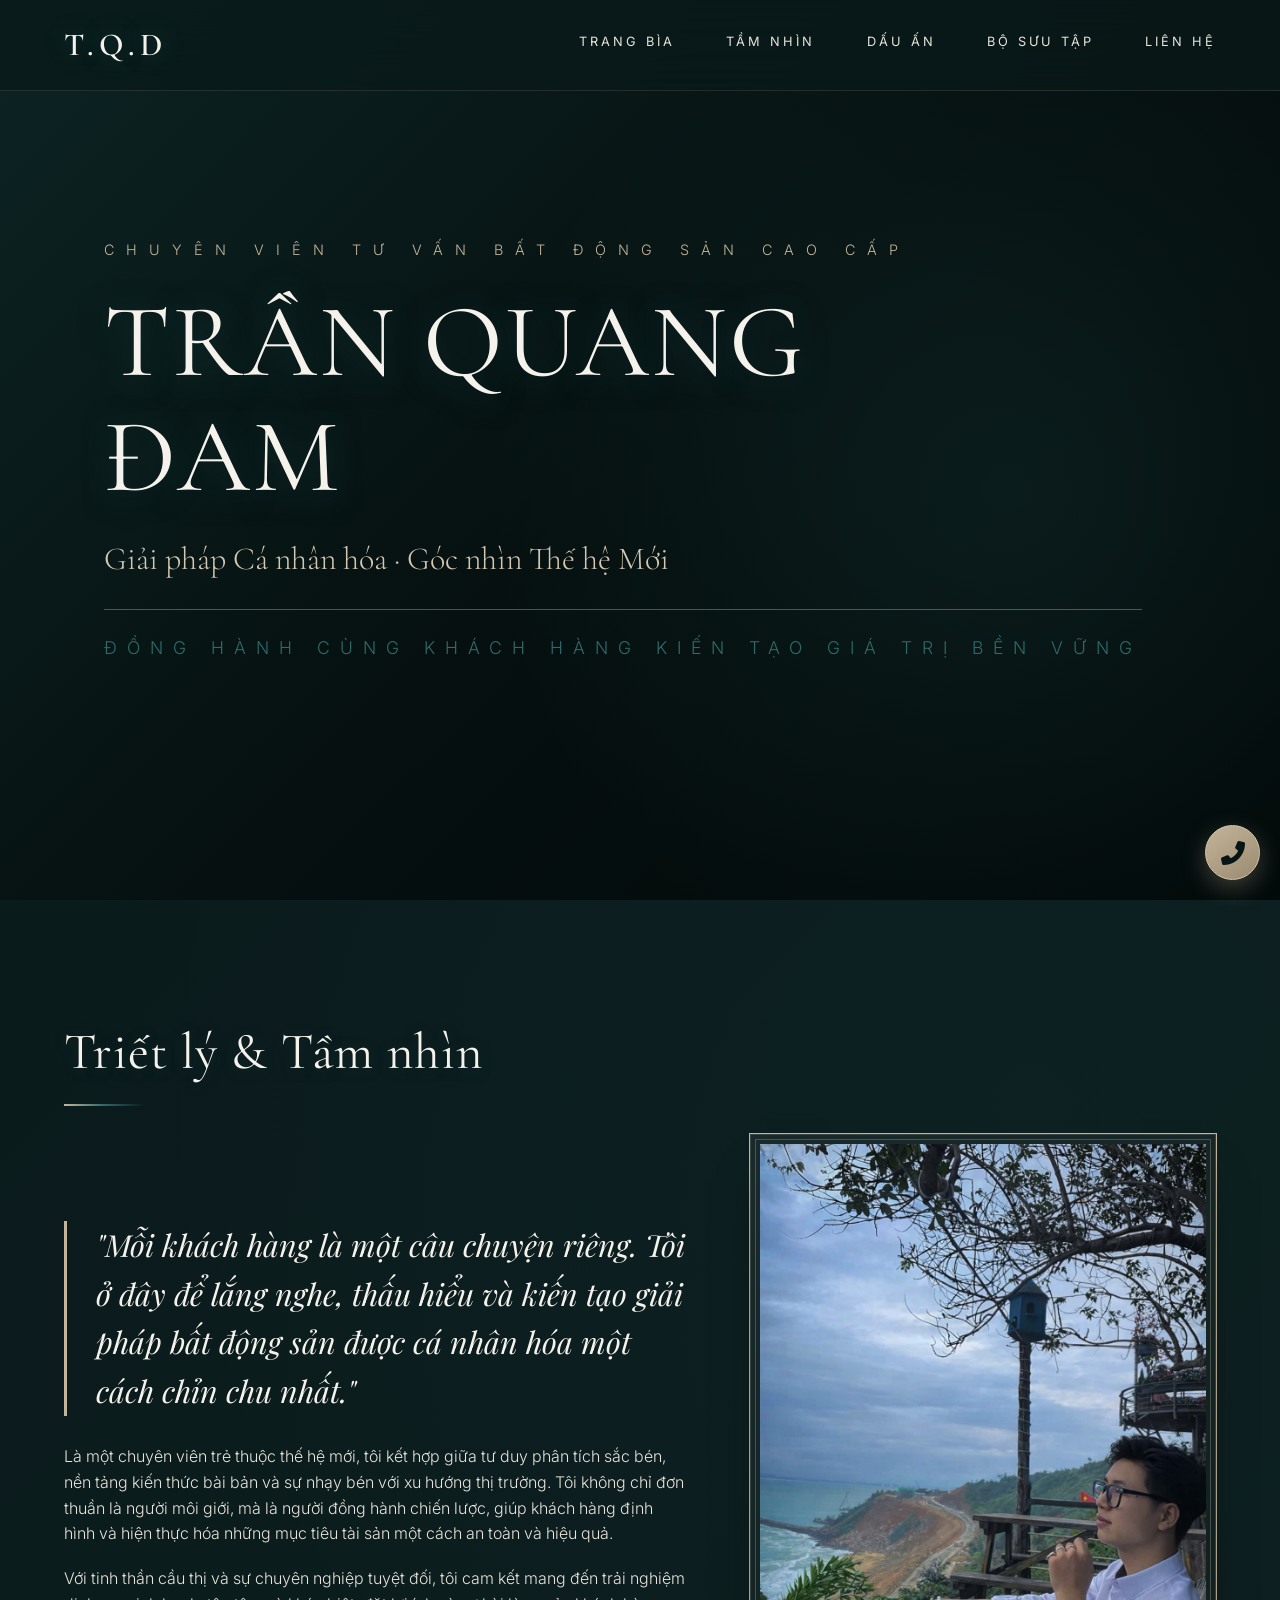
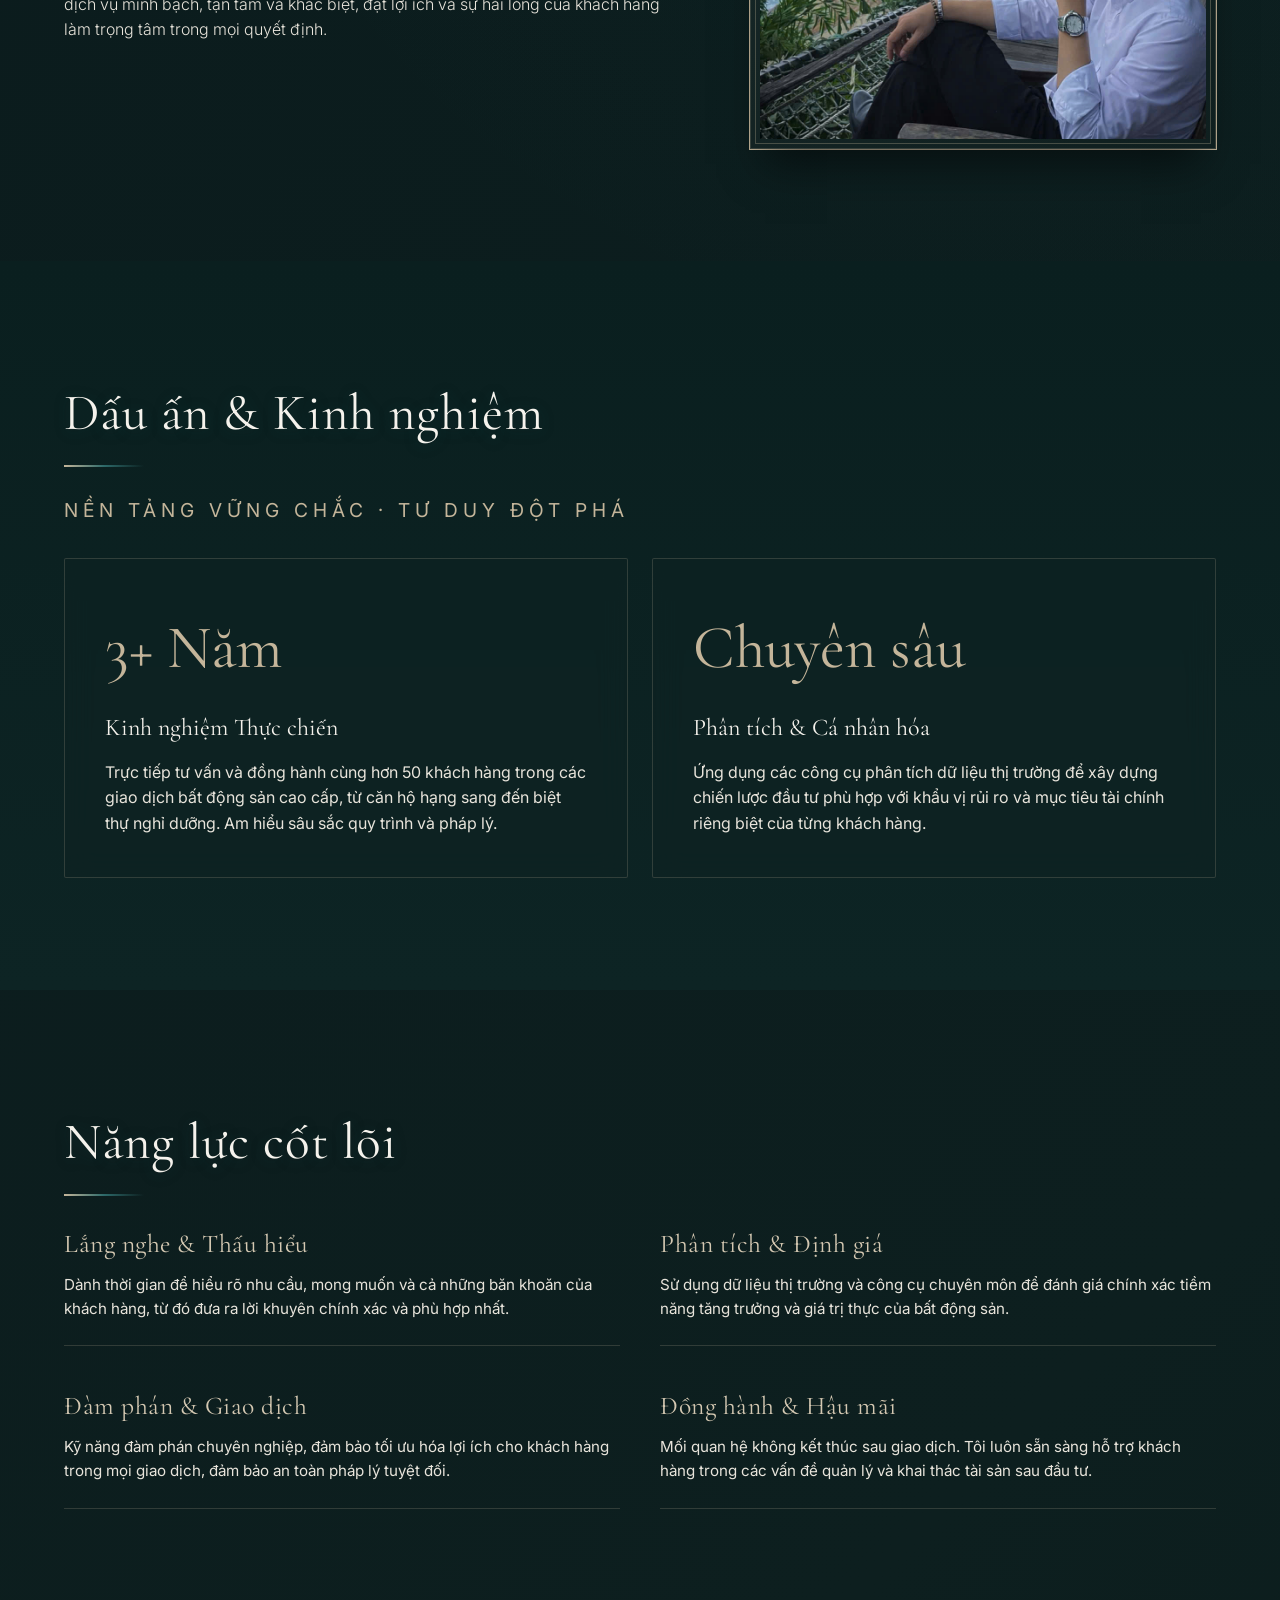
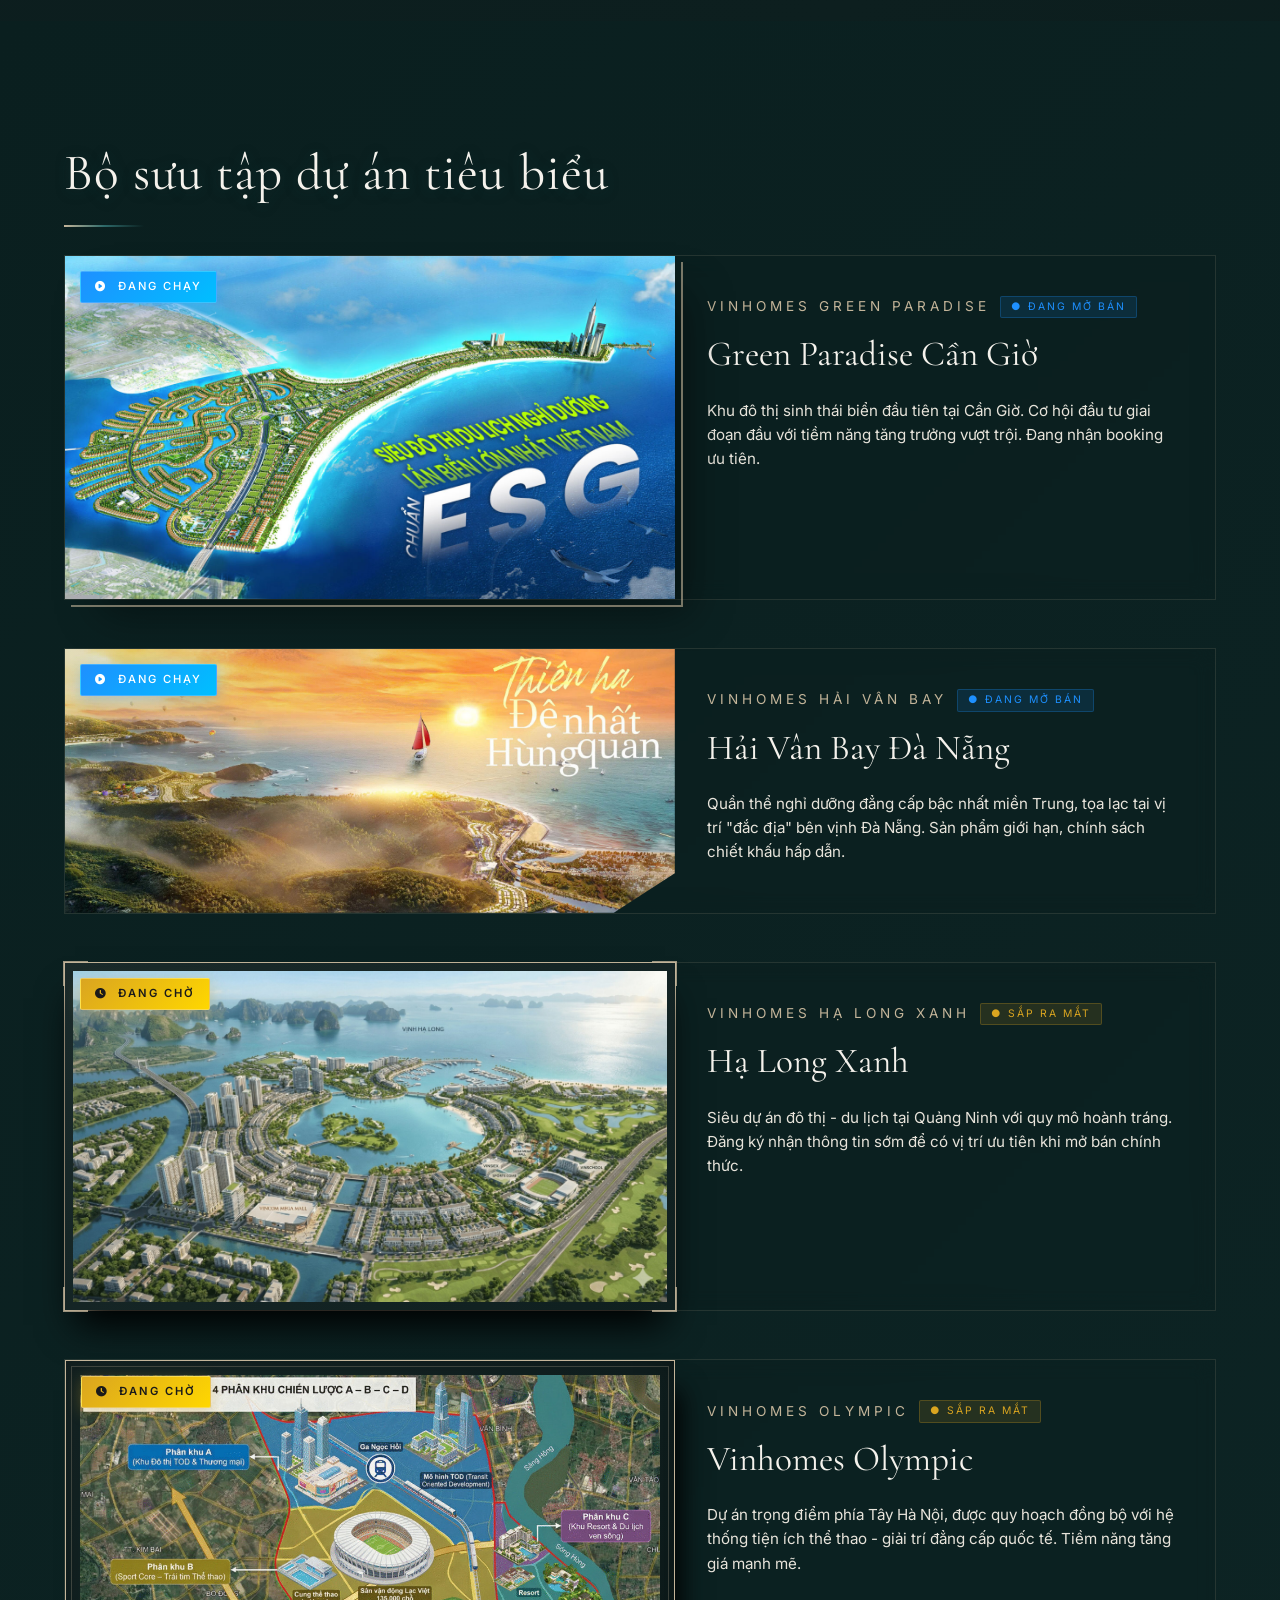
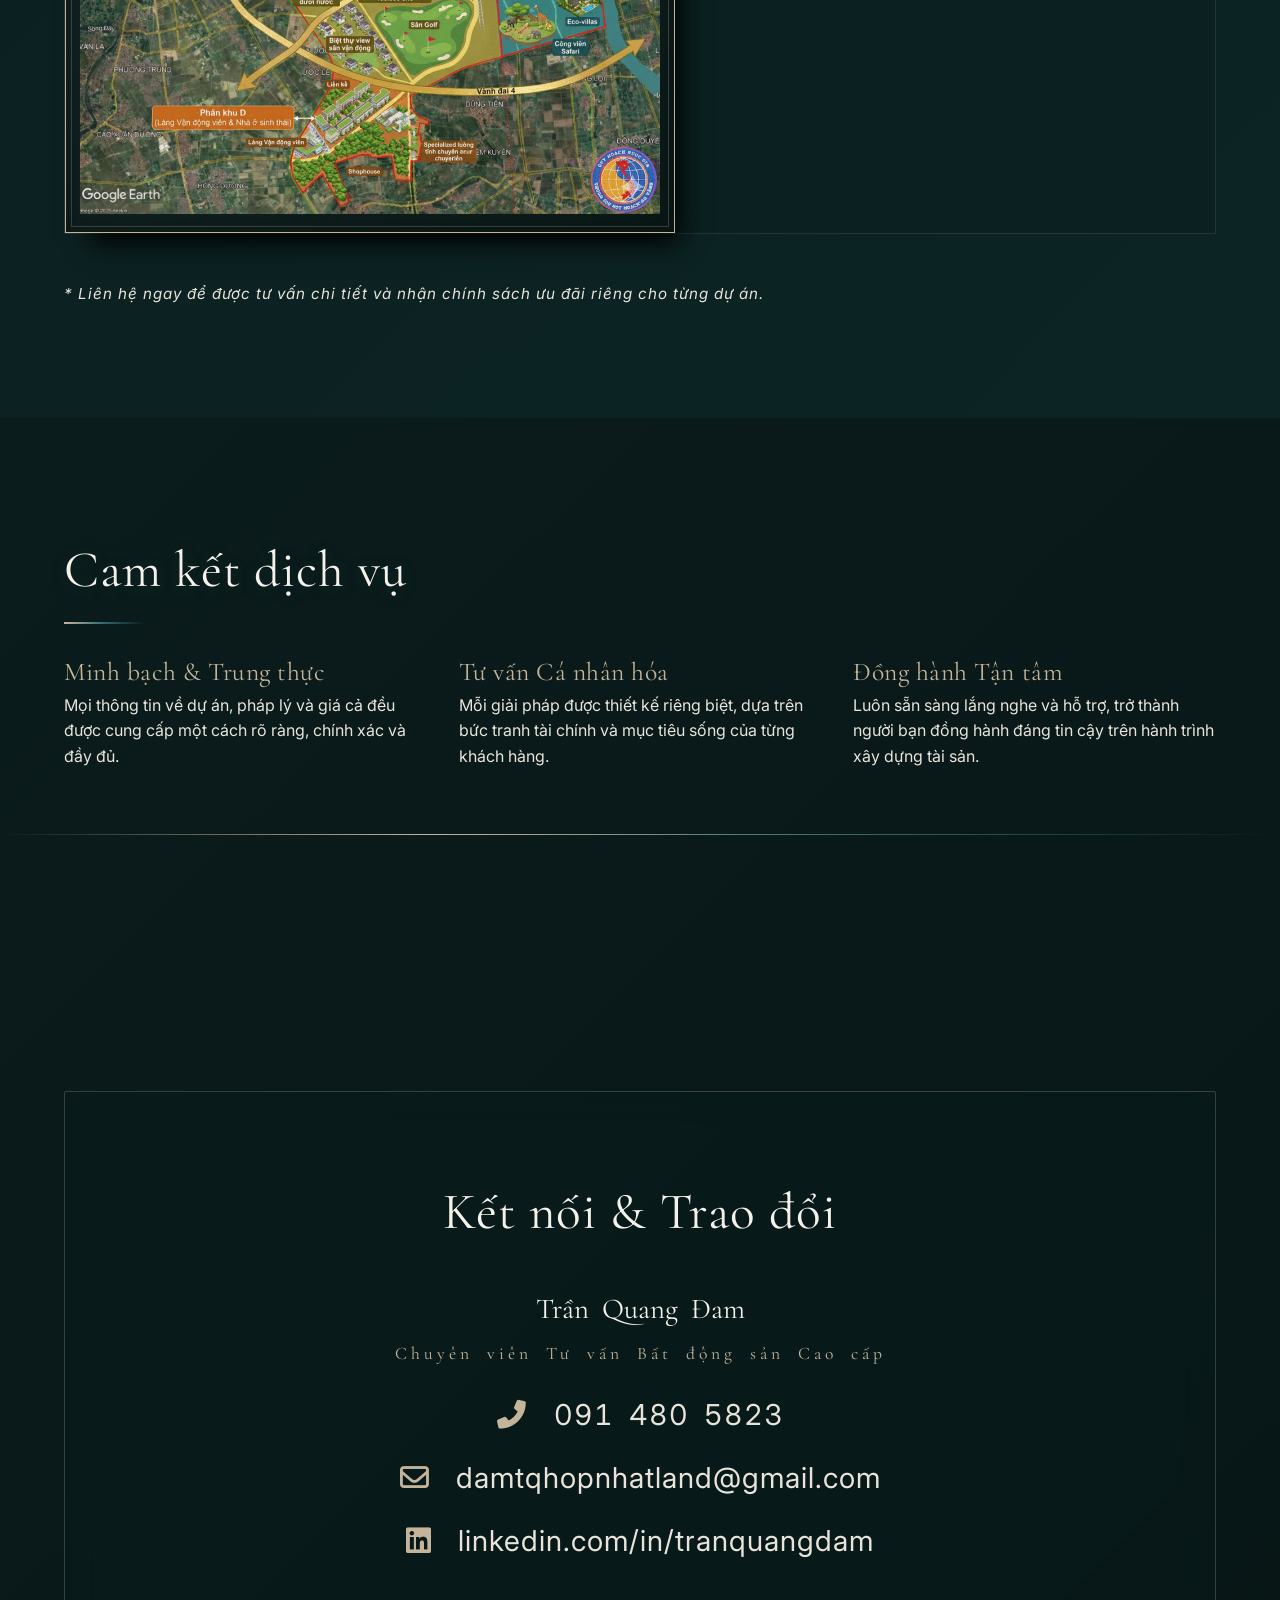
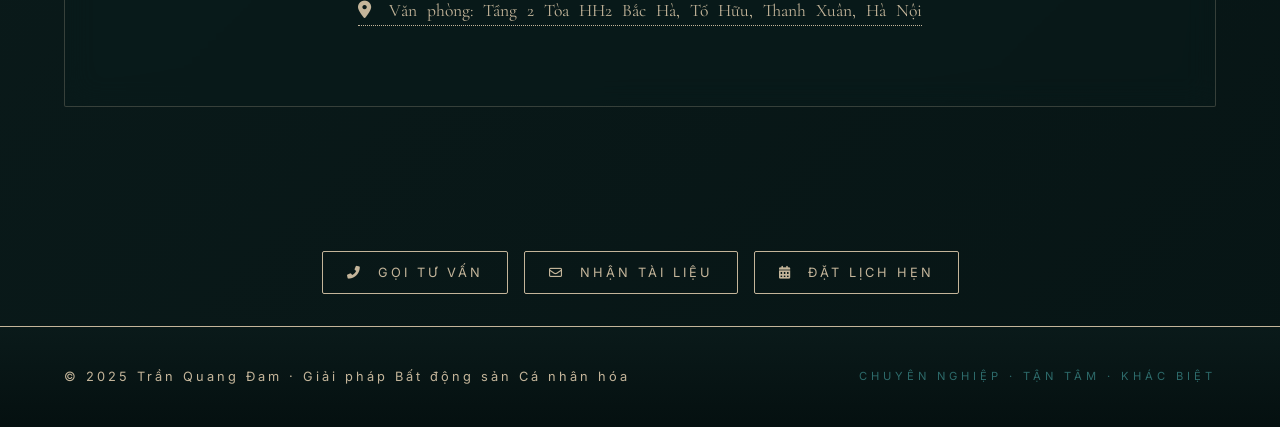
==== commit 08142ea4: "update code" ====
--- a/index.html
+++ b/index.html
@@ -3,326 +3,1602 @@
 
 <head>
     <meta charset="UTF-8">
-    <meta name="viewport" content="width=device-width, initial-scale=1.0">
-    <title>Trần Quang Đam | Chuyên viên tư vấn bất động sản</title>
-
+    <meta name="viewport"
+        content="width=device-width, initial-scale=1.0, maximum-scale=1.0, user-scalable=yes, viewport-fit=cover">
+    <title>Trần Quang Đam · Giải pháp Bất động sản Cá nhân hóa</title>
+
+    <!-- Fonts & Icons -->
+    <link rel="preconnect" href="https://fonts.googleapis.com">
+    <link rel="preconnect" href="https://fonts.gstatic.com" crossorigin>
     <link
-        href="https://fonts.googleapis.com/css2?family=Poppins:wght@300;400;500;600;700&family=Playfair+Display:wght@500;600;700&display=swap"
+        href="https://fonts.googleapis.com/css2?family=Cormorant+Garamond:wght@300;400;500;600;700&family=Inter:wght@300;400;500;600;700&family=Playfair+Display:ital@0;1&display=swap"
         rel="stylesheet">
-    <link rel="stylesheet" href="https://cdnjs.cloudflare.com/ajax/libs/font-awesome/6.5.0/css/all.min.css">
-    <link rel="stylesheet" href="damtq.css">
+    <link rel="stylesheet" href="https://cdnjs.cloudflare.com/ajax/libs/font-awesome/6.0.0-beta3/css/all.min.css">
+
+    <style>
+        /* ===== RESET & VARIABLES ===== */
+        * {
+            margin: 0;
+            padding: 0;
+            box-sizing: border-box;
+        }
+
+        :root {
+            --jade-deep: #0d2a2a;
+            --jade-royal: #1a4a4a;
+            --jade-glow: #2d6a6a;
+            --jade-light: #3a8a8a;
+            --gold-silver: #c4b59a;
+            --gold-silver-light: #d4c8b2;
+            --gold-silver-dark: #9a8a70;
+            --platinum: #e8e4db;
+            --pearl: #f5f2ec;
+            --bg-dark: #0a1a1c;
+            --bg-deep: #071515;
+            --transition-smooth: all 0.5s cubic-bezier(0.25, 0.46, 0.45, 0.94);
+        }
+
+        body {
+            font-family: 'Inter', -apple-system, BlinkMacSystemFont, 'Segoe UI', Roboto, sans-serif;
+            background: linear-gradient(135deg, var(--bg-dark) 0%, #0d1f1f 50%, var(--bg-deep) 100%);
+            color: var(--platinum);
+            line-height: 1.6;
+            overflow-x: hidden;
+            -webkit-font-smoothing: antialiased;
+            -moz-osx-font-smoothing: grayscale;
+        }
+
+        html {
+            scroll-behavior: smooth;
+        }
+
+        /* ===== TYPOGRAPHY ===== */
+        h1,
+        h2,
+        h3,
+        h4,
+        .serif,
+        .cover-name,
+        .section-title,
+        .nav-logo {
+            font-family: 'Cormorant Garamond', serif;
+            font-weight: 400;
+            letter-spacing: 0.02em;
+        }
+
+        .section-title {
+            font-size: clamp(2rem, 6vw, 3.2rem);
+            font-weight: 400;
+            margin-bottom: 2.5rem;
+            color: var(--pearl);
+            position: relative;
+            display: inline-block;
+            text-shadow: 0 2px 15px rgba(26, 74, 74, 0.3);
+        }
+
+        .section-title:after {
+            content: "";
+            position: absolute;
+            bottom: -12px;
+            left: 0;
+            width: 80px;
+            height: 2px;
+            background: linear-gradient(90deg, var(--gold-silver), var(--jade-glow), transparent);
+        }
+
+        /* ===== LAYOUT ===== */
+        .content-layer {
+            position: relative;
+            z-index: 5;
+            max-width: 1400px;
+            margin: 0 auto;
+            padding: 0 clamp(1.2rem, 5vw, 5rem);
+        }
+
+        /* ===== POPUP STYLES ===== */
+        .popup-overlay {
+            position: fixed;
+            top: 0;
+            left: 0;
+            width: 100%;
+            height: 100vh;
+            background: rgba(0, 0, 0, 0.7);
+            backdrop-filter: blur(8px);
+            z-index: 9999;
+            display: flex;
+            align-items: center;
+            justify-content: center;
+            opacity: 0;
+            visibility: hidden;
+            transition: all 0.4s cubic-bezier(0.25, 0.46, 0.45, 0.94);
+            padding: 1rem;
+        }
+
+        .popup-overlay.active {
+            opacity: 1;
+            visibility: visible;
+        }
+
+        .popup-container {
+            background: linear-gradient(145deg, #0d2424, #071818);
+            border: 1px solid var(--gold-silver);
+            box-shadow:
+                0 40px 80px -20px rgba(0, 0, 0, 0.8),
+                0 0 0 1px rgba(196, 181, 154, 0.3),
+                inset 0 0 50px rgba(58, 138, 138, 0.1);
+            max-width: 480px;
+            width: 100%;
+            padding: clamp(2rem, 6vw, 3rem);
+            position: relative;
+            transform: scale(0.9) translateY(20px);
+            opacity: 0;
+            transition: all 0.5s cubic-bezier(0.34, 1.56, 0.64, 1);
+            border-radius: 2px;
+        }
+
+        .popup-overlay.active .popup-container {
+            transform: scale(1) translateY(0);
+            opacity: 1;
+        }
+
+        .popup-close {
+            position: absolute;
+            top: 20px;
+            right: 20px;
+            background: none;
+            border: none;
+            color: var(--gold-silver);
+            font-size: 1.5rem;
+            cursor: pointer;
+            width: 36px;
+            height: 36px;
+            display: flex;
+            align-items: center;
+            justify-content: center;
+            border-radius: 50%;
+            transition: all 0.3s;
+            border: 1px solid transparent;
+        }
+
+        .popup-close:hover {
+            border-color: var(--gold-silver);
+            background: rgba(196, 181, 154, 0.1);
+            color: var(--gold-silver-light);
+            transform: rotate(90deg);
+        }
+
+        .popup-icon {
+            text-align: center;
+            margin-bottom: 1.5rem;
+        }
+
+        .popup-icon i {
+            font-size: 3.5rem;
+            color: var(--gold-silver);
+            background: linear-gradient(145deg, #1a3a3a, #0f2a2a);
+            width: 80px;
+            height: 80px;
+            display: flex;
+            align-items: center;
+            justify-content: center;
+            margin: 0 auto;
+            border-radius: 50%;
+            border: 1px solid var(--gold-silver);
+            box-shadow: 0 10px 30px rgba(0, 0, 0, 0.3);
+        }
+
+        .popup-title {
+            font-family: 'Cormorant Garamond', serif;
+            font-size: clamp(1.8rem, 5vw, 2.2rem);
+            color: var(--pearl);
+            text-align: center;
+            margin-bottom: 0.8rem;
+            font-weight: 400;
+            letter-spacing: 1px;
+        }
+
+        .popup-subtitle {
+            text-align: center;
+            color: var(--platinum);
+            font-size: 0.95rem;
+            margin-bottom: 2rem;
+            line-height: 1.6;
+            font-weight: 300;
+        }
+
+        .popup-actions {
+            display: flex;
+            flex-direction: column;
+            gap: 1rem;
+        }
+
+        .popup-btn {
+            display: flex;
+            align-items: center;
+            justify-content: center;
+            gap: 12px;
+            padding: 1rem 1.5rem;
+            font-family: 'Inter', sans-serif;
+            font-size: 1rem;
+            font-weight: 500;
+            letter-spacing: 2px;
+            text-transform: uppercase;
+            text-decoration: none;
+            transition: all 0.3s;
+            border-radius: 2px;
+            cursor: pointer;
+            border: 1px solid;
+        }
+
+        .popup-btn-primary {
+            background: linear-gradient(145deg, var(--gold-silver), var(--gold-silver-dark));
+            color: var(--bg-deep);
+            border-color: var(--gold-silver);
+            box-shadow: 0 10px 25px rgba(196, 181, 154, 0.2);
+        }
+
+        .popup-btn-primary:hover {
+            background: linear-gradient(145deg, var(--gold-silver-light), var(--gold-silver));
+            transform: translateY(-2px);
+            box-shadow: 0 15px 30px rgba(196, 181, 154, 0.3);
+            color: #000;
+        }
+
+        .popup-btn-secondary {
+            background: transparent;
+            color: var(--gold-silver);
+            border-color: var(--gold-silver);
+        }
+
+        .popup-btn-secondary:hover {
+            background: rgba(196, 181, 154, 0.1);
+            border-color: var(--gold-silver-light);
+            color: var(--gold-silver-light);
+            transform: translateY(-2px);
+        }
+
+        .popup-footer {
+            text-align: center;
+            margin-top: 1.5rem;
+            color: var(--jade-glow);
+            font-size: 0.75rem;
+            letter-spacing: 3px;
+            text-transform: uppercase;
+            opacity: 0.7;
+        }
+
+        /* Trigger buttons */
+        .popup-trigger-btn {
+            display: inline-block;
+            padding: 0.8rem 1.5rem;
+            background: transparent;
+            border: 1px solid var(--gold-silver);
+            color: var(--gold-silver);
+            font-family: 'Inter', sans-serif;
+            font-size: 0.8rem;
+            letter-spacing: 3px;
+            text-transform: uppercase;
+            cursor: pointer;
+            transition: all 0.3s;
+            text-decoration: none;
+            border-radius: 2px;
+        }
+
+        .popup-trigger-btn:hover {
+            background: var(--gold-silver);
+            color: var(--bg-deep);
+            transform: translateY(-2px);
+        }
+
+        /* Animation cho popup xuất hiện tự động */
+        @keyframes pulseGlow {
+
+            0%,
+            100% {
+                box-shadow: 0 0 20px rgba(196, 181, 154, 0.2);
+            }
+
+            50% {
+                box-shadow: 0 0 40px rgba(196, 181, 154, 0.4);
+            }
+        }
+
+        .popup-container {
+            animation: pulseGlow 3s infinite;
+        }
+
+        /* Responsive */
+        @media (max-width: 480px) {
+            .popup-container {
+                padding: 1.8rem;
+            }
+
+            .popup-icon i {
+                width: 60px;
+                height: 60px;
+                font-size: 2.5rem;
+            }
+
+            .popup-btn {
+                padding: 0.8rem 1rem;
+                font-size: 0.9rem;
+            }
+        }
+
+        section {
+            position: relative;
+            padding: clamp(4rem, 10vw, 7rem) 0;
+            overflow: hidden;
+        }
+
+        .bg-layer {
+            position: absolute;
+            top: 0;
+            left: 0;
+            width: 100%;
+            height: 100%;
+            z-index: 0;
+            pointer-events: none;
+            opacity: 0.25;
+        }
+
+        /* ===== HEADER ===== */
+        .luxury-header {
+            position: fixed;
+            top: 0;
+            left: 0;
+            width: 100%;
+            z-index: 1000;
+            padding: 1.2rem clamp(1rem, 5vw, 5rem);
+            display: flex;
+            justify-content: space-between;
+            align-items: center;
+            backdrop-filter: blur(25px);
+            background: rgba(10, 26, 26, 0.75);
+            border-bottom: 1px solid rgba(196, 181, 154, 0.15);
+            transition: var(--transition-smooth);
+        }
+
+        .nav-logo {
+            font-size: clamp(1.6rem, 4vw, 2rem);
+            font-weight: 600;
+            color: var(--pearl);
+            letter-spacing: 5px;
+            text-shadow: 0 0 25px rgba(58, 138, 138, 0.4);
+        }
+
+        .nav-links {
+            display: flex;
+            gap: clamp(1.5rem, 4vw, 3.5rem);
+        }
+
+        .nav-links a {
+            font-family: 'Inter', sans-serif;
+            font-weight: 400;
+            font-size: 0.8rem;
+            text-transform: uppercase;
+            letter-spacing: 3px;
+            color: var(--platinum);
+            text-decoration: none;
+            padding-bottom: 5px;
+            border-bottom: 1px solid transparent;
+            transition: var(--transition-smooth);
+        }
+
+        .nav-links a:hover {
+            color: var(--gold-silver-light);
+            border-bottom: 1px solid var(--gold-silver);
+        }
+
+        /* ===== MOBILE MENU ===== */
+        .mobile-menu-btn {
+            display: none;
+            background: none;
+            border: none;
+            cursor: pointer;
+            padding: 10px;
+            z-index: 1001;
+        }
+
+        .hamburger {
+            display: flex;
+            flex-direction: column;
+            justify-content: space-between;
+            width: 28px;
+            height: 20px;
+        }
+
+        .hamburger span {
+            display: block;
+            width: 100%;
+            height: 1.5px;
+            background: var(--gold-silver);
+            transition: var(--transition-smooth);
+        }
+
+        .mobile-menu-btn.active .hamburger span:nth-child(1) {
+            transform: translateY(9px) rotate(45deg);
+        }
+
+        .mobile-menu-btn.active .hamburger span:nth-child(2) {
+            opacity: 0;
+        }
+
+        .mobile-menu-btn.active .hamburger span:nth-child(3) {
+            transform: translateY(-9px) rotate(-45deg);
+        }
+
+        .mobile-menu {
+            position: fixed;
+            top: 0;
+            right: -100%;
+            width: min(80%, 350px);
+            height: 100vh;
+            background: linear-gradient(135deg, #0d2424 0%, #071818 100%);
+            backdrop-filter: blur(30px);
+            z-index: 999;
+            padding: 100px 2rem 2rem;
+            transition: right 0.4s cubic-bezier(0.77, 0, 0.175, 1);
+            border-left: 1px solid var(--gold-silver);
+            box-shadow: -10px 0 40px rgba(0, 0, 0, 0.4);
+        }
+
+        .mobile-menu.active {
+            right: 0;
+        }
+
+        .mobile-menu a {
+            display: block;
+            font-family: 'Cormorant Garamond', serif;
+            font-size: 1.6rem;
+            color: var(--pearl);
+            text-decoration: none;
+            padding: 1rem 0;
+            border-bottom: 1px solid rgba(196, 181, 154, 0.15);
+            transition: var(--transition-smooth);
+            letter-spacing: 2px;
+        }
+
+        .mobile-menu a:hover {
+            color: var(--gold-silver);
+            padding-left: 15px;
+        }
+
+        .menu-overlay {
+            position: fixed;
+            top: 0;
+            left: 0;
+            width: 100%;
+            height: 100vh;
+            background: rgba(0, 0, 0, 0.5);
+            backdrop-filter: blur(5px);
+            z-index: 998;
+            opacity: 0;
+            visibility: hidden;
+            transition: var(--transition-smooth);
+        }
+
+        .menu-overlay.active {
+            opacity: 1;
+            visibility: visible;
+        }
+
+        /* ===== FOOTER ===== */
+        .prestige-footer {
+            background: linear-gradient(180deg, #0a1a1a 0%, #051010 100%);
+            border-top: 1px solid var(--gold-silver);
+            padding: 2.5rem clamp(1rem, 5vw, 5rem);
+            position: relative;
+            z-index: 10;
+        }
+
+        .footer-inner {
+            max-width: 1400px;
+            margin: 0 auto;
+            display: flex;
+            justify-content: space-between;
+            align-items: center;
+            flex-wrap: wrap;
+            gap: 1rem;
+        }
+
+        .footer-copyright {
+            font-size: 0.8rem;
+            letter-spacing: 3px;
+            color: var(--gold-silver);
+        }
+
+        /* ===== COVER ===== */
+        .cover-section {
+            min-height: 100vh;
+            display: flex;
+            align-items: center;
+            background: linear-gradient(135deg, #0d2424 0%, #061010 50%, #020808 100%);
+            position: relative;
+        }
+
+        .cover-layer-deco {
+            position: absolute;
+            bottom: 0;
+            right: 0;
+            width: 70%;
+            height: 90%;
+            background: radial-gradient(circle at 70% 50%, rgba(58, 138, 138, 0.12) 0%, transparent 70%);
+            z-index: 1;
+        }
+
+        .cover-content {
+            position: relative;
+            z-index: 10;
+            width: 100%;
+            max-width: 1200px;
+            margin: 0 auto;
+            padding: 0 clamp(1rem, 5vw, 5rem);
+        }
+
+        .cover-pre-title {
+            font-family: 'Inter', sans-serif;
+            font-weight: 300;
+            letter-spacing: clamp(6px, 2vw, 12px);
+            text-transform: uppercase;
+            font-size: clamp(0.7rem, 2vw, 0.9rem);
+            color: var(--gold-silver);
+            margin-bottom: 1.5rem;
+            animation: softGlow 3s infinite;
+        }
+
+        .cover-name {
+            font-size: clamp(3.5rem, 10vw, 6.5rem);
+            font-weight: 400;
+            line-height: 1.1;
+            color: var(--pearl);
+            margin-bottom: 1.2rem;
+            letter-spacing: 2px;
+            text-shadow: 0 4px 30px rgba(26, 74, 74, 0.5);
+        }
+
+        .cover-title {
+            font-size: clamp(1.2rem, 4vw, 2rem);
+            font-weight: 300;
+            font-family: 'Cormorant Garamond', serif;
+            color: var(--gold-silver-light);
+        }
+
+        .cover-years {
+            font-family: 'Inter', sans-serif;
+            font-weight: 300;
+            font-size: clamp(0.8rem, 2.5vw, 1.1rem);
+            letter-spacing: clamp(4px, 2vw, 10px);
+            color: var(--jade-glow);
+            border-top: 1px solid rgba(196, 181, 154, 0.4);
+            padding-top: 1.5rem;
+            margin-top: 1.5rem;
+            display: inline-block;
+        }
+
+        @keyframes softGlow {
+
+            0%,
+            100% {
+                text-shadow: 0 0 20px rgba(58, 138, 138, 0.3);
+            }
+
+            50% {
+                text-shadow: 0 0 35px rgba(58, 138, 138, 0.5);
+            }
+        }
+
+        /* ===== EXECUTIVE ===== */
+        .exec-grid {
+            display: grid;
+            grid-template-columns: 1.2fr 0.9fr;
+            gap: clamp(2rem, 5vw, 5rem);
+            align-items: center;
+        }
+
+        .exec-quote {
+            font-size: clamp(1.3rem, 3.5vw, 1.9rem);
+            font-family: 'Playfair Display', serif;
+            font-style: italic;
+            color: var(--pearl);
+            margin-bottom: 1.8rem;
+            border-left: 3px solid var(--gold-silver);
+            padding-left: 1.8rem;
+        }
+
+        .exec-text {
+            color: var(--platinum);
+            margin-bottom: 1.2rem;
+            font-weight: 300;
+            font-size: clamp(0.9rem, 2vw, 1rem);
+        }
+
+        /* ===== MILESTONES ===== */
+        .timeline-container {
+            display: flex;
+            flex-wrap: wrap;
+            gap: 1.5rem;
+            margin-top: 2rem;
+        }
+
+        .milestone-card {
+            background: rgba(15, 35, 35, 0.5);
+            backdrop-filter: blur(15px);
+            border: 1px solid rgba(196, 181, 154, 0.2);
+            padding: clamp(1.5rem, 4vw, 2.5rem);
+            flex: 1 1 280px;
+            transition: var(--transition-smooth);
+            border-radius: 2px;
+            color: var(--platinum);
+        }
+
+        .milestone-card:hover {
+            border-color: var(--gold-silver);
+            background: rgba(26, 55, 55, 0.6);
+            transform: translateY(-5px);
+        }
+
+        .milestone-year {
+            font-size: clamp(2.5rem, 6vw, 3.8rem);
+            font-family: 'Cormorant Garamond', serif;
+            color: var(--gold-silver);
+            font-weight: 400;
+            margin-bottom: 0.5rem;
+        }
+
+        .milestone-title {
+            font-size: clamp(1.1rem, 3vw, 1.5rem);
+            margin: 0.8rem 0;
+            color: var(--pearl);
+            font-family: 'Cormorant Garamond', serif;
+        }
+
+        /* ===== COMPETENCIES ===== */
+        .comp-grid {
+            display: grid;
+            grid-template-columns: repeat(2, 1fr);
+            gap: clamp(1.5rem, 4vw, 2.5rem);
+        }
+
+        .comp-item {
+            border-bottom: 1px solid rgba(196, 181, 154, 0.2);
+            padding-bottom: 1.5rem;
+            transition: var(--transition-smooth);
+        }
+
+        .comp-item:hover {
+            border-bottom-color: var(--gold-silver);
+        }
+
+        .comp-item h4 {
+            font-size: clamp(1.2rem, 3vw, 1.6rem);
+            font-family: 'Cormorant Garamond', serif;
+            color: var(--gold-silver-light);
+            margin-bottom: 0.5rem;
+        }
+
+        .comp-item p {
+            font-size: clamp(0.85rem, 2vw, 0.95rem);
+            color: var(--platinum);
+        }
+
+        /* ===== PORTFOLIO & IMAGE FRAMES ===== */
+        .portfolio-showcase {
+            display: flex;
+            flex-direction: column;
+            gap: 3rem;
+        }
+
+        .project-card {
+            display: grid;
+            grid-template-columns: 1.2fr 1fr;
+            gap: 2rem;
+            background: rgba(10, 30, 30, 0.4);
+            backdrop-filter: blur(10px);
+            border: 1px solid rgba(196, 181, 154, 0.15);
+            padding: 0;
+            transition: var(--transition-smooth);
+        }
+
+        .project-card:hover {
+            border-color: var(--gold-silver);
+        }
+
+        .project-details {
+            padding: clamp(1.5rem, 4vw, 2.5rem) 2rem 2rem 0;
+        }
+
+        .project-name {
+            font-size: clamp(1.5rem, 4vw, 2.2rem);
+            font-family: 'Cormorant Garamond', serif;
+            color: var(--pearl);
+            margin-bottom: 0.8rem;
+        }
+
+        .badge {
+            color: var(--gold-silver);
+            font-size: clamp(0.7rem, 2vw, 0.85rem);
+            text-transform: uppercase;
+            letter-spacing: 4px;
+            margin-bottom: 0.5rem;
+        }
+
+        /* Image Frames */
+        .frame-museum,
+        .frame-float,
+        .frame-arch,
+        .frame-classic,
+        .frame-gallery {
+            width: 100%;
+            height: 100%;
+        }
+
+        .frame-museum {
+            position: relative;
+            padding: 10px;
+            background: linear-gradient(145deg, #1a2a2a, #0f1f1f);
+            box-shadow: 0 30px 40px -15px rgba(0, 0, 0, 0.5), 0 0 0 1px var(--gold-silver), inset 0 0 0 1px rgba(196, 181, 154, 0.2);
+            transition: var(--transition-smooth);
+        }
+
+        .frame-museum::before {
+            content: "";
+            position: absolute;
+            top: 5px;
+            left: 5px;
+            right: 5px;
+            bottom: 5px;
+            border: 1px solid rgba(196, 181, 154, 0.3);
+            pointer-events: none;
+        }
+
+        .frame-museum img {
+            width: 100%;
+            height: 100%;
+            object-fit: cover;
+            display: block;
+            filter: brightness(1.02) contrast(1.05);
+        }
+
+        .frame-float {
+            position: relative;
+            box-shadow: 25px 25px 40px -10px rgba(0, 0, 0, 0.4), inset 0 0 0 1px rgba(196, 181, 154, 0.15);
+        }
+
+        .frame-float::after {
+            content: "";
+            position: absolute;
+            bottom: -8px;
+            right: -8px;
+            width: 100%;
+            height: 100%;
+            border-right: 2px solid var(--gold-silver);
+            border-bottom: 2px solid var(--gold-silver);
+            opacity: 0.6;
+            pointer-events: none;
+        }
+
+        .frame-arch {
+            position: relative;
+            clip-path: polygon(0% 0%, 100% 0%, 100% 85%, 90% 100%, 0% 100%);
+            box-shadow: 20px 20px 30px -10px #00000060;
+        }
+
+        .frame-arch::before {
+            content: "";
+            position: absolute;
+            top: 0;
+            left: 0;
+            width: 100%;
+            height: 100%;
+            background: linear-gradient(145deg, rgba(58, 138, 138, 0.15) 0%, transparent 50%);
+            pointer-events: none;
+        }
+
+        .frame-classic {
+            position: relative;
+            padding: 8px;
+            background: linear-gradient(145deg, #1a2a2a, #0f1f1f);
+            box-shadow: 0 25px 35px -10px #000, 0 0 0 1px var(--gold-silver);
+        }
+
+        .frame-classic .corner-accent {
+            position: absolute;
+            width: 25px;
+            height: 25px;
+            border-style: solid;
+            border-color: var(--gold-silver);
+            opacity: 0.8;
+        }
+
+        .frame-classic .tl {
+            top: -2px;
+            left: -2px;
+            border-width: 2px 0 0 2px;
+        }
+
+        .frame-classic .tr {
+            top: -2px;
+            right: -2px;
+            border-width: 2px 2px 0 0;
+        }
+
+        .frame-classic .bl {
+            bottom: -2px;
+            left: -2px;
+            border-width: 0 0 2px 2px;
+        }
+
+        .frame-classic .br {
+            bottom: -2px;
+            right: -2px;
+            border-width: 0 2px 2px 0;
+        }
+
+        .frame-gallery {
+            position: relative;
+            padding: 14px 14px 18px 14px;
+            background: linear-gradient(145deg, #152525, #0a1818);
+            box-shadow: inset 0 0 30px #0000004d, 15px 20px 25px -10px #000;
+            border: 1px solid var(--gold-silver);
+        }
+
+        .frame-gallery::after {
+            content: "";
+            position: absolute;
+            top: 5px;
+            left: 5px;
+            right: 5px;
+            bottom: 5px;
+            border: 1px solid rgba(196, 181, 154, 0.25);
+        }
+
+        .frame-float img,
+        .frame-arch img,
+        .frame-classic img,
+        .frame-gallery img {
+            width: 100%;
+            height: 100%;
+            object-fit: cover;
+            display: block;
+        }
+
+        /* ===== CONTACT ===== */
+        .contact-minimal {
+            text-align: center;
+            background: rgba(10, 30, 30, 0.35);
+            backdrop-filter: blur(15px);
+            padding: clamp(3rem, 8vw, 5rem) clamp(1.5rem, 5vw, 3rem);
+            border: 1px solid rgba(196, 181, 154, 0.25);
+            border-radius: 2px;
+        }
+
+        .contact-details {
+            font-size: clamp(1.2rem, 4vw, 1.8rem);
+            font-family: 'Cormorant Garamond', serif;
+            word-spacing: 6px;
+            color: var(--pearl);
+        }
+
+        .contact-link {
+            font-family: 'Inter', -apple-system, sans-serif;
+            font-weight: 400;
+            letter-spacing: 1px;
+            color: var(--platinum);
+            text-decoration: none;
+            transition: var(--transition-smooth);
+            display: inline-block;
+            border-bottom: 1px solid transparent;
+        }
+
+        .contact-link:hover {
+            color: var(--gold-silver) !important;
+            border-bottom: 1px solid var(--gold-silver) !important;
+        }
+
+        .address-link {
+            color: var(--gold-silver);
+            text-decoration: none;
+            transition: var(--transition-smooth);
+            display: inline-block;
+            border-bottom: 1px dotted var(--gold-silver);
+        }
+
+        .address-link:hover {
+            color: var(--gold-silver-light) !important;
+            border-bottom: 1px solid var(--gold-silver-light) !important;
+        }
+
+        /* ===== REVEAL ANIMATION ===== */
+        .reveal {
+            opacity: 0;
+            transform: translateY(30px);
+            transition: all 0.8s cubic-bezier(0.2, 0.9, 0.1, 1);
+        }
+
+        .reveal.visible {
+            opacity: 1 !important;
+            transform: translateY(0) !important;
+        }
+
+        .gold-line {
+            height: 1px;
+            background: linear-gradient(90deg, transparent, var(--gold-silver), var(--jade-glow), transparent);
+            width: 100%;
+            margin: 2rem 0;
+        }
+
+        /* ===== RESPONSIVE ===== */
+        @media (max-width: 768px) {
+            .nav-links {
+                display: none;
+            }
+
+            .mobile-menu-btn {
+                display: block;
+            }
+
+            .exec-grid {
+                grid-template-columns: 1fr;
+            }
+
+            .comp-grid {
+                grid-template-columns: 1fr;
+            }
+
+            .project-card {
+                grid-template-columns: 1fr;
+            }
+
+            .project-details {
+                padding: 0 1.5rem 1.5rem 1.5rem;
+            }
+        }
+
+        @media (min-width: 769px) and (max-width: 1024px) {
+            .exec-grid {
+                gap: 2.5rem;
+            }
+
+            .project-card {
+                gap: 1.5rem;
+            }
+        }
+    </style>
 </head>
 
 <body>
 
-    <!-- Navbar -->
-    <header class="navbar">
-        <div class="container nav-content">
-            <a href="#home" class="logo">TQD</a>
-
-            <nav class="nav-menu">
-                <a href="#about">Giới thiệu</a>
-                <a href="#value">Giá trị</a>
-                <a href="#style">Phong cách</a>
-                <a href="#contact">Liên hệ</a>
-            </nav>
-
-            <button class="menu-toggle" aria-label="Mở menu">
+    <!-- HEADER -->
+    <header class="luxury-header">
+        <div class="nav-logo">T.Q.D</div>
+        <div class="nav-links">
+            <a href="#home">Trang bìa</a>
+            <a href="#exec">Tầm nhìn</a>
+            <a href="#milestones">Dấu ấn</a>
+            <a href="#portfolio">Bộ sưu tập</a>
+            <a href="#contact">Liên hệ</a>
+        </div>
+        <button class="mobile-menu-btn" aria-label="Menu">
+            <div class="hamburger">
                 <span></span>
                 <span></span>
                 <span></span>
-            </button>
+            </div>
+        </button>
+    </header>
+
+    <!-- MOBILE MENU -->
+    <div class="menu-overlay"></div>
+    <div class="mobile-menu">
+        <a href="#home" class="mobile-link">Trang bìa</a>
+        <a href="#exec" class="mobile-link">Tầm nhìn</a>
+        <a href="#milestones" class="mobile-link">Dấu ấn</a>
+        <a href="#portfolio" class="mobile-link">Bộ sưu tập</a>
+        <a href="#contact" class="mobile-link">Liên hệ</a>
+    </div>
+
+    <!-- COVER -->
+    <section id="home" class="cover-section">
+        <div class="cover-layer-deco"></div>
+        <div class="cover-content">
+            <div class="cover-pre-title">Chuyên viên Tư vấn Bất động sản Cao cấp</div>
+            <h1 class="cover-name">TRẦN QUANG<br>ĐAM</h1>
+            <div class="cover-title">Giải pháp Cá nhân hóa · Góc nhìn Thế hệ Mới</div>
+            <div class="cover-years">ĐỒNG HÀNH CÙNG KHÁCH HÀNG KIẾN TẠO GIÁ TRỊ BỀN VỮNG</div>
         </div>
-    </header>
-
-    <!-- Hero -->
-    <section id="home" class="hero">
-        <div class="hero-overlay"></div>
-        <div class="container hero-grid">
-            <div class="hero-content reveal">
-                <p class="hero-label">Chuyên viên Tư vấn Bất động sản</p>
-                <h1>
-                    <span class="intro-line">TÔI LÀ</span>
-                    <span class="name-line">TRẦN QUANG ĐAM</span>
-                    <span class="title-line">CHUYÊN VIÊN TƯ VẤN BẤT ĐỘNG SẢN</span>
-                </h1>
-                <p class="hero-desc">
-                    Tôi theo đuổi phong cách tư vấn chuyên nghiệp, chuẩn mực và định hướng giá trị dài hạn,
-                    kết hợp tinh thần của thế hệ mới với sự thận trọng cần thiết để đồng hành cùng khách hàng
-                    trong những quyết định bất động sản quan trọng.
-                </p>
-
-                <div class="hero-meta">
-                    <div class="meta-item">
-                        <strong>Thế hệ mới</strong>
-                        <span>Tư duy linh hoạt</span>
-                    </div>
-                    <div class="meta-item">
-                        <strong>Chuẩn mực</strong>
-                        <span>Phong cách chuyên nghiệp</span>
-                    </div>
-                    <div class="meta-item">
-                        <strong>Dài hạn</strong>
-                        <span>Định hướng giá trị bền vững</span>
-                    </div>
+    </section>
+
+    <!-- EXECUTIVE SUMMARY -->
+    <section id="exec">
+        <div class="content-layer reveal">
+            <h2 class="section-title">Triết lý & Tầm nhìn</h2>
+            <div class="exec-grid">
+                <div>
+                    <div class="exec-quote">"Mỗi khách hàng là một câu chuyện riêng. Tôi ở đây để lắng nghe, thấu hiểu
+                        và kiến tạo giải pháp bất động sản được cá nhân hóa một cách chỉn chu nhất."</div>
+                    <p class="exec-text">Là một chuyên viên trẻ thuộc thế hệ mới, tôi kết hợp giữa tư duy phân tích sắc
+                        bén, nền tảng kiến thức bài bản và sự nhạy bén với xu hướng thị trường. Tôi không chỉ đơn thuần
+                        là người môi giới, mà là người đồng hành chiến lược, giúp khách hàng định hình và hiện thực hóa
+                        những mục tiêu tài sản một cách an toàn và hiệu quả.</p>
+                    <p class="exec-text">Với tinh thần cầu thị và sự chuyên nghiệp tuyệt đối, tôi cam kết mang đến trải
+                        nghiệm dịch vụ minh bạch, tận tâm và khác biệt, đặt lợi ích và sự hài lòng của khách hàng làm
+                        trọng tâm trong mọi quyết định.</p>
                 </div>
-
-                <div class="hero-actions">
-                    <a href="#contact" class="btn btn-primary">Đặt lịch tư vấn</a>
-                    <a href="#about" class="btn btn-outline">Tìm hiểu thêm</a>
+                <div class="frame-museum">
+                    <img src="toiladam.jpg" alt="Trần Quang Đam - Chuyên viên Tư vấn"
+                        style="width:100%; aspect-ratio:3/4;">
                 </div>
             </div>
-
-            <div class="hero-image reveal">
-                <div class="image-frame">
-                    <img src="toiladam.jpg" alt="Trần Quang Đam">
+        </div>
+        <div class="bg-layer"
+            style="background: radial-gradient(circle at 80% 20%, rgba(58, 138, 138, 0.15), transparent 70%);"></div>
+    </section>
+
+    <!-- MILESTONES -->
+    <section id="milestones" style="background: linear-gradient(180deg, #0a1f1f 0%, #0d2424 100%);">
+        <div class="content-layer reveal">
+            <h2 class="section-title">Dấu ấn & Kinh nghiệm</h2>
+            <div
+                style="margin-bottom: 2rem; font-size: clamp(0.9rem, 3vw, 1.2rem); letter-spacing: 5px; color: var(--gold-silver);">
+                NỀN TẢNG VỮNG CHẮC · TƯ DUY ĐỘT PHÁ
+            </div>
+            <div class="timeline-container">
+                <div class="milestone-card">
+                    <div class="milestone-year">3+ Năm</div>
+                    <div class="milestone-title">Kinh nghiệm Thực chiến</div>
+                    <p>Trực tiếp tư vấn và đồng hành cùng hơn 50 khách hàng trong các giao dịch bất động sản cao cấp, từ
+                        căn hộ hạng sang đến biệt thự nghỉ dưỡng. Am hiểu sâu sắc quy trình và pháp lý.</p>
+                </div>
+                <div class="milestone-card">
+                    <div class="milestone-year">Chuyên sâu</div>
+                    <div class="milestone-title">Phân tích & Cá nhân hóa</div>
+                    <p>Ứng dụng các công cụ phân tích dữ liệu thị trường để xây dựng chiến lược đầu tư phù hợp với khẩu
+                        vị rủi ro và mục tiêu tài chính riêng biệt của từng khách hàng.</p>
                 </div>
             </div>
         </div>
     </section>
 
-    <!-- About -->
-    <section id="about" class="section">
-        <div class="container">
-            <div class="section-heading reveal">
-                <p class="section-label">Giới thiệu</p>
-                <h2>Một góc nhìn thế hệ mới trong tư vấn bất động sản</h2>
-            </div>
-
-            <div class="about-grid">
-                <div class="about-text reveal">
-                    <p>
-                        Tôi là <strong>Trần Quang Đam</strong> – một chuyên viên tư vấn bất động sản theo đuổi
-                        phong cách làm việc <strong>chỉn chu, chuẩn mực và định hướng dài hạn</strong>.
-                    </p>
-
-                    <p>
-                        Tôi tin rằng, trong một thị trường luôn vận động, sự chuyên nghiệp không chỉ đến từ kiến thức,
-                        mà còn đến từ khả năng <strong>lắng nghe, phân tích và thích nghi đúng lúc</strong>.
-                    </p>
-
-                    <p>
-                        Là một người trẻ, tôi luôn chủ động cập nhật những chuyển động mới của thị trường, đồng thời
-                        trân trọng những giá trị kinh nghiệm đã được kiểm chứng theo thời gian để tạo nên một cách tiếp
-                        cận
-                        vừa mới mẻ, vừa vững vàng.
-                    </p>
+    <!-- CORE COMPETENCIES -->
+    <section>
+        <div class="content-layer reveal">
+            <h2 class="section-title">Năng lực cốt lõi</h2>
+            <div class="comp-grid">
+                <div class="comp-item">
+                    <h4>Lắng nghe & Thấu hiểu</h4>
+                    <p>Dành thời gian để hiểu rõ nhu cầu, mong muốn và cả những băn khoăn của khách hàng, từ đó đưa ra
+                        lời khuyên chính xác và phù hợp nhất.</p>
                 </div>
-
-                <div class="about-card reveal">
-                    <h3>Tôi không chỉ giới thiệu sản phẩm</h3>
-                    <p>
-                        Tôi hướng đến vai trò của một <strong>người đồng hành tư vấn</strong>, cùng khách hàng nhìn nhận
-                        bất động sản như một phần của chiến lược tài sản dài hạn.
-                    </p>
-                    <p>
-                        Trong mỗi quá trình làm việc, tôi tập trung vào những câu hỏi cốt lõi:
-                    </p>
-
-                    <ul class="check-list">
-                        <li>Sản phẩm này có thực sự phù hợp với nhu cầu và mục tiêu của khách hàng hay không?</li>
-                        <li>Giá trị thực, tiềm năng và rủi ro của sản phẩm nằm ở đâu?</li>
-                        <li>Đâu là thời điểm và phương án phù hợp nhất để đưa ra quyết định?</li>
-                    </ul>
+                <div class="comp-item">
+                    <h4>Phân tích & Định giá</h4>
+                    <p>Sử dụng dữ liệu thị trường và công cụ chuyên môn để đánh giá chính xác tiềm năng tăng trưởng và
+                        giá trị thực của bất động sản.</p>
+                </div>
+                <div class="comp-item">
+                    <h4>Đàm phán & Giao dịch</h4>
+                    <p>Kỹ năng đàm phán chuyên nghiệp, đảm bảo tối ưu hóa lợi ích cho khách hàng trong mọi giao dịch,
+                        đảm bảo an toàn pháp lý tuyệt đối.</p>
+                </div>
+                <div class="comp-item">
+                    <h4>Đồng hành & Hậu mãi</h4>
+                    <p>Mối quan hệ không kết thúc sau giao dịch. Tôi luôn sẵn sàng hỗ trợ khách hàng trong các vấn đề
+                        quản lý và khai thác tài sản sau đầu tư.</p>
                 </div>
             </div>
         </div>
     </section>
 
-    <!-- Value -->
-    <section id="value" class="section section-dark">
-        <div class="container">
-            <div class="section-heading reveal">
-                <p class="section-label">Giá trị mang lại</p>
-                <h2>Những giá trị tôi mong muốn mang đến cho khách hàng</h2>
+    <!-- PORTFOLIO -->
+    <!-- PORTFOLIO SECTION với 4 DỰ ÁN VINHOMES MỚI -->
+    <section id="portfolio" style="background: linear-gradient(135deg, #0a1f1f 0%, #0d2424 100%);">
+        <div class="content-layer reveal">
+            <h2 class="section-title">Bộ sưu tập dự án tiêu biểu</h2>
+            <div class="portfolio-showcase">
+
+                <!-- DỰ ÁN 1: VINHOMES GREEN PARADISE CẦN GIỜ - ĐANG CHẠY -->
+                <div class="project-card">
+                    <div class="frame-float" style="position: relative;">
+                        <img src="vh-cangio.jpg" alt="Vinhomes Green Paradise Cần Giờ">
+                        <!-- TAG TRẠNG THÁI TRÊN ẢNH -->
+                        <span style="
+                            position: absolute;
+                            top: 15px;
+                            left: 15px;
+                            background: linear-gradient(135deg, #1e90ff, #00bfff);
+                            color: white;
+                            font-family: 'Inter', sans-serif;
+                            font-size: 0.7rem;
+                            font-weight: 500;
+                            letter-spacing: 2px;
+                            text-transform: uppercase;
+                            padding: 6px 14px;
+                            border-radius: 2px;
+                            box-shadow: 0 4px 15px rgba(30, 144, 255, 0.3);
+                            backdrop-filter: blur(5px);
+                            border: 1px solid rgba(255, 255, 255, 0.2);
+                            z-index: 10;
+                        ">
+                            <i class="fas fa-play-circle" style="margin-right: 6px; font-size: 0.65rem;"></i> ĐANG CHẠY
+                        </span>
+                    </div>
+                    <div class="project-details">
+                        <div class="badge" style="display: flex; align-items: center; gap: 10px;">
+                            <span>Vinhomes Green Paradise</span>
+                            <span style="
+                                background: #1e90ff20;
+                                color: #1e90ff;
+                                padding: 2px 10px;
+                                border-radius: 2px;
+                                font-size: 0.65rem;
+                                letter-spacing: 2px;
+                                border: 1px solid #1e90ff40;
+                            ">● ĐANG MỞ BÁN</span>
+                        </div>
+                        <div class="project-name">Green Paradise Cần Giờ</div>
+                        <p style="margin: 1rem 0; color: var(--platinum); font-size: clamp(0.85rem, 2vw, 0.95rem);">
+                            Khu đô thị sinh thái biển đầu tiên tại Cần Giờ. Cơ hội đầu tư giai đoạn đầu với tiềm năng
+                            tăng
+                            trưởng vượt trội. Đang nhận booking ưu tiên.
+                        </p>
+                    </div>
+                </div>
+
+                <!-- DỰ ÁN 2: VINHOMES HẢI VÂN BAY - ĐANG CHẠY -->
+                <div class="project-card">
+                    <div class="frame-arch" style="position: relative;">
+                        <img src="vh-haivanbay.jpg" alt="Vinhomes Hải Vân Bay">
+                        <!-- TAG TRẠNG THÁI TRÊN ẢNH -->
+                        <span style="
+                            position: absolute;
+                            top: 15px;
+                            left: 15px;
+                            background: linear-gradient(135deg, #1e90ff, #00bfff);
+                            color: white;
+                            font-family: 'Inter', sans-serif;
+                            font-size: 0.7rem;
+                            font-weight: 500;
+                            letter-spacing: 2px;
+                            text-transform: uppercase;
+                            padding: 6px 14px;
+                            border-radius: 2px;
+                            box-shadow: 0 4px 15px rgba(30, 144, 255, 0.3);
+                            backdrop-filter: blur(5px);
+                            border: 1px solid rgba(255, 255, 255, 0.2);
+                            z-index: 10;
+                        ">
+                            <i class="fas fa-play-circle" style="margin-right: 6px; font-size: 0.65rem;"></i> ĐANG CHẠY
+                        </span>
+                    </div>
+                    <div class="project-details">
+                        <div class="badge" style="display: flex; align-items: center; gap: 10px;">
+                            <span>Vinhomes Hải Vân Bay</span>
+                            <span style="
+                                background: #1e90ff20;
+                                color: #1e90ff;
+                                padding: 2px 10px;
+                                border-radius: 2px;
+                                font-size: 0.65rem;
+                                letter-spacing: 2px;
+                                border: 1px solid #1e90ff40;
+                            ">● ĐANG MỞ BÁN</span>
+                        </div>
+                        <div class="project-name">Hải Vân Bay Đà Nẵng</div>
+                        <p style="margin: 1rem 0; color: var(--platinum); font-size: clamp(0.85rem, 2vw, 0.95rem);">
+                            Quần thể nghỉ dưỡng đẳng cấp bậc nhất miền Trung, tọa lạc tại vị trí "đắc địa" bên vịnh Đà
+                            Nẵng.
+                            Sản phẩm giới hạn, chính sách chiết khấu hấp dẫn.
+                        </p>
+                    </div>
+                </div>
+
+                <!-- DỰ ÁN 3: VINHOMES HẠ LONG XANH - ĐANG CHỜ -->
+                <div class="project-card">
+                    <div class="frame-classic" style="position: relative;">
+                        <div class="corner-accent tl"></div>
+                        <div class="corner-accent tr"></div>
+                        <div class="corner-accent bl"></div>
+                        <div class="corner-accent br"></div>
+                        <img src="vh-halongxanh.jpg" alt="Vinhomes Hạ Long Xanh">
+                        <!-- TAG TRẠNG THÁI TRÊN ẢNH -->
+                        <span style="
+                            position: absolute;
+                            top: 15px;
+                            left: 15px;
+                            background: linear-gradient(135deg, #daa520, #ffd700);
+                            color: #1a1a1a;
+                            font-family: 'Inter', sans-serif;
+                            font-size: 0.7rem;
+                            font-weight: 600;
+                            letter-spacing: 2px;
+                            text-transform: uppercase;
+                            padding: 6px 14px;
+                            border-radius: 2px;
+                            box-shadow: 0 4px 15px rgba(218, 165, 32, 0.3);
+                            backdrop-filter: blur(5px);
+                            border: 1px solid rgba(255, 255, 255, 0.3);
+                            z-index: 10;
+                        ">
+                            <i class="fas fa-clock" style="margin-right: 6px; font-size: 0.65rem;"></i> ĐANG CHỜ
+                        </span>
+                    </div>
+                    <div class="project-details">
+                        <div class="badge" style="display: flex; align-items: center; gap: 10px;">
+                            <span>Vinhomes Hạ Long Xanh</span>
+                            <span style="
+                                background: #daa52020;
+                                color: #daa520;
+                                padding: 2px 10px;
+                                border-radius: 2px;
+                                font-size: 0.65rem;
+                                letter-spacing: 2px;
+                                border: 1px solid #daa52040;
+                            ">● SẮP RA MẮT</span>
+                        </div>
+                        <div class="project-name">Hạ Long Xanh</div>
+                        <p style="margin: 1rem 0; color: var(--platinum); font-size: clamp(0.85rem, 2vw, 0.95rem);">
+                            Siêu dự án đô thị - du lịch tại Quảng Ninh với quy mô hoành tráng. Đăng ký nhận thông tin
+                            sớm để
+                            có vị trí ưu tiên khi mở bán chính thức.
+                        </p>
+                    </div>
+                </div>
+
+                <!-- DỰ ÁN 4: VINHOMES OLYMPIC - ĐANG CHỜ -->
+                <div class="project-card">
+                    <div class="frame-gallery" style="position: relative;">
+                        <img src="vh-olympic.jpg" alt="Vinhomes Olympic">
+                        <!-- TAG TRẠNG THÁI TRÊN ẢNH -->
+                        <span style="
+                            position: absolute;
+                            top: 15px;
+                            left: 15px;
+                            background: linear-gradient(135deg, #daa520, #ffd700);
+                            color: #1a1a1a;
+                            font-family: 'Inter', sans-serif;
+                            font-size: 0.7rem;
+                            font-weight: 600;
+                            letter-spacing: 2px;
+                            text-transform: uppercase;
+                            padding: 6px 14px;
+                            border-radius: 2px;
+                            box-shadow: 0 4px 15px rgba(218, 165, 32, 0.3);
+                            backdrop-filter: blur(5px);
+                            border: 1px solid rgba(255, 255, 255, 0.3);
+                            z-index: 10;
+                        ">
+                            <i class="fas fa-clock" style="margin-right: 6px; font-size: 0.65rem;"></i> ĐANG CHỜ
+                        </span>
+                    </div>
+                    <div class="project-details">
+                        <div class="badge" style="display: flex; align-items: center; gap: 10px;">
+                            <span>Vinhomes Olympic</span>
+                            <span style="
+                                background: #daa52020;
+                                color: #daa520;
+                                padding: 2px 10px;
+                                border-radius: 2px;
+                                font-size: 0.65rem;
+                                letter-spacing: 2px;
+                                border: 1px solid #daa52040;
+                            ">● SẮP RA MẮT</span>
+                        </div>
+                        <div class="project-name">Vinhomes Olympic</div>
+                        <p style="margin: 1rem 0; color: var(--platinum); font-size: clamp(0.85rem, 2vw, 0.95rem);">
+                            Dự án trọng điểm phía Tây Hà Nội, được quy hoạch đồng bộ với hệ thống tiện ích thể thao -
+                            giải
+                            trí đẳng cấp quốc tế. Tiềm năng tăng giá mạnh mẽ.
+                        </p>
+                    </div>
+                </div>
+
             </div>
-
-            <div class="value-grid">
-                <article class="value-card reveal">
-                    <span class="value-number">01</span>
-                    <h3>Tư duy mới mẻ nhưng có chọn lọc</h3>
-                    <p>
-                        Tôi tiếp cận thị trường với tinh thần cởi mở, luôn cập nhật xu hướng và dữ liệu mới, nhưng vẫn
-                        giữ sự tỉnh táo để chọn lọc những giá trị thực sự phù hợp với khách hàng.
-                    </p>
-                </article>
-
-                <article class="value-card reveal">
-                    <span class="value-number">02</span>
-                    <h3>Sự chuyên nghiệp trong từng chi tiết</h3>
-                    <p>
-                        Từ cách lắng nghe nhu cầu, phân tích sản phẩm đến quá trình đồng hành, tôi luôn ưu tiên sự rõ
-                        ràng, chuẩn mực và trách nhiệm trong từng bước làm việc.
-                    </p>
-                </article>
-
-                <article class="value-card reveal">
-                    <span class="value-number">03</span>
-                    <h3>Khả năng thích nghi với thị trường</h3>
-                    <p>
-                        Tôi luôn sẵn sàng học hỏi, điều chỉnh góc nhìn và cập nhật kiến thức mới để mỗi giải pháp đưa ra
-                        đều phù hợp với bối cảnh thị trường ở thời điểm hiện tại.
-                    </p>
-                </article>
-
-                <article class="value-card reveal">
-                    <span class="value-number">04</span>
-                    <h3>Định hướng giá trị dài hạn</h3>
-                    <p>
-                        Tôi không hướng khách hàng đến những quyết định vội vàng, mà tập trung vào những lựa chọn có nền
-                        tảng, phù hợp với mục tiêu bền vững và chiến lược tài sản lâu dài.
-                    </p>
-                </article>
-
+            <p
+                style="margin-top: 3rem; font-style: italic; color: var(--silver-gold); letter-spacing: 1px; font-size: clamp(0.8rem, 2vw, 0.95rem);">
+                * Liên hệ ngay để được tư vấn chi tiết và nhận chính sách ưu đãi riêng cho từng dự án.
+            </p>
+        </div>
+    </section>
+
+    <!-- CAM KẾT -->
+    <section>
+        <div class="content-layer reveal">
+            <h2 class="section-title">Cam kết dịch vụ</h2>
+            <div style="display: flex; gap: 2rem; flex-wrap: wrap; justify-content: space-between;">
+                <div style="flex:1; min-width: 200px;">
+                    <h3
+                        style="font-family: 'Cormorant Garamond'; color: var(--gold-silver); font-size: clamp(1.3rem, 3vw, 1.6rem);">
+                        Minh bạch & Trung thực</h3>
+                    <p>Mọi thông tin về dự án, pháp lý và giá cả đều được cung cấp một cách rõ ràng, chính xác và đầy
+                        đủ.</p>
+                </div>
+                <div style="flex:1; min-width: 200px;">
+                    <h3
+                        style="font-family: 'Cormorant Garamond'; color: var(--gold-silver); font-size: clamp(1.3rem, 3vw, 1.6rem);">
+                        Tư vấn Cá nhân hóa</h3>
+                    <p>Mỗi giải pháp được thiết kế riêng biệt, dựa trên bức tranh tài chính và mục tiêu sống của từng
+                        khách hàng.</p>
+                </div>
+                <div style="flex:1; min-width: 200px;">
+                    <h3
+                        style="font-family: 'Cormorant Garamond'; color: var(--gold-silver); font-size: clamp(1.3rem, 3vw, 1.6rem);">
+                        Đồng hành Tận tâm</h3>
+                    <p>Luôn sẵn sàng lắng nghe và hỗ trợ, trở thành người bạn đồng hành đáng tin cậy trên hành trình xây
+                        dựng tài sản.</p>
+                </div>
             </div>
         </div>
+        <div class="gold-line" style="margin-top: 4rem;"></div>
     </section>
 
-    <!-- Strategy -->
-    <section class="section">
-        <div class="container strategy-grid">
-            <div class="strategy-image reveal">
-                <div class="image-frame small-frame">
-                    <img src="vinhomes-cangio.webp" alt="Hình ảnh tư vấn bất động sản">
-                </div>
-                <div class="image-frame small-frame">
-                    <img src="banner-vinhomes-hai-van-bay.jpg" alt="Hình ảnh tư vấn bất động sản">
-                </div>
-                <div class="image-frame small-frame">
-                    <img src="vin-halongxanh.jpg" alt="Hình ảnh tư vấn bất động sản">
-                </div>
-                <div class="image-frame small-frame">
-                    <img src="vin-coloa.jpg" alt="Hình ảnh tư vấn bất động sản">
-                </div>
-            </div>
-
-            <div class="strategy-content reveal">
-                <p class="section-label">Định hướng tư vấn</p>
-                <h2>Giải pháp được xây dựng trên sự thấu hiểu và phù hợp</h2>
-
-                <div class="strategy-list">
-                    <div class="strategy-item">
-                        <h3>Lắng nghe để hiểu đúng</h3>
-                        <p>Tôi bắt đầu bằng việc thấu hiểu nhu cầu thực tế, mục tiêu và mối quan tâm của từng khách hàng
-                            trước khi đưa ra bất kỳ đề xuất nào.</p>
+    <!-- CONTACT -->
+    <section id="contact">
+        <div class="content-layer reveal">
+            <div class="contact-minimal">
+                <h2
+                    style="font-family: 'Cormorant Garamond'; font-size: clamp(2rem, 6vw, 3.2rem); font-weight: 400; margin-bottom: 2rem; color: var(--pearl);">
+                    Kết nối & Trao đổi</h2>
+                <div class="contact-details">
+                    <div style="margin-bottom: 0.5rem;">Trần Quang Đam</div>
+                    <div
+                        style="font-size: clamp(0.9rem, 3vw, 1.1rem); letter-spacing: 4px; margin: 0.5rem 0 1.5rem; color: var(--gold-silver);">
+                        Chuyên viên Tư vấn Bất động sản Cao cấp</div>
+
+                    <div style="margin: 1rem 0;">
+                        <a href="tel:0914805823" class="contact-link"
+                            style="font-feature-settings: 'tnum' 1, 'lnum' 1;">
+                            <i class="fas fa-phone-alt" style="margin-right: 12px; color: var(--gold-silver);"></i> 091
+                            480 5823
+                        </a>
                     </div>
-
-                    <div class="strategy-item">
-                        <h3>Phân tích để chọn đúng</h3>
-                        <p>Mỗi phương án đều được cân nhắc trên nhiều yếu tố: giá trị sản phẩm, tính phù hợp, tiềm năng
-                            và mức độ an toàn trong dài hạn.</p>
+                    <div style="margin: 1rem 0;">
+                        <a href="mailto:damtqhopnhatland@gmail.com" class="contact-link">
+                            <i class="far fa-envelope" style="margin-right: 12px; color: var(--gold-silver);"></i>
+                            damtqhopnhatland@gmail.com
+                        </a>
                     </div>
-
-                    <div class="strategy-item">
-                        <h3>Đồng hành để đi xa</h3>
-                        <p>Tôi mong muốn xây dựng mối quan hệ bền vững, nơi khách hàng không chỉ nhận được một tư vấn,
-                            mà còn có một người đồng hành đáng tin cậy.</p>
+                    <div style="margin: 1rem 0;">
+                        <a href="#" target="_blank" rel="noopener noreferrer" class="contact-link">
+                            <i class="fab fa-linkedin" style="margin-right: 12px; color: var(--gold-silver);"></i>
+                            linkedin.com/in/tranquangdam
+                        </a>
+                    </div>
+                    <div style="margin-top: 2rem; font-size: clamp(0.9rem, 2.5vw, 1.1rem);">
+                        <a href="https://maps.google.com/?q=TẦNG+2+TÒA+HH2+BẮC+HÀ,+TỐ+HỮU,+THANH+XUÂN,+HÀ+NỘI"
+                            target="_blank" rel="noopener noreferrer" class="address-link">
+                            <i class="fas fa-map-marker-alt" style="margin-right: 8px;"></i> Văn phòng: Tầng 2 Tòa HH2
+                            Bắc Hà, Tố Hữu, Thanh Xuân, Hà Nội
+                        </a>
                     </div>
                 </div>
             </div>
         </div>
     </section>
-
-    <!-- Working Style -->
-    <section id="style" class="section section-dark">
-        <div class="container">
-            <div class="section-heading reveal">
-                <p class="section-label">Phong cách làm việc</p>
-                <h2>Những nguyên tắc tôi luôn gìn giữ trong từng tư vấn</h2>
+    <!-- ===== POPUP GỌI ĐIỆN ===== -->
+    <div class="popup-overlay" id="callPopup">
+        <div class="popup-container">
+            <button class="popup-close" onclick="closePopup('callPopup')">
+                <i class="fas fa-times"></i>
+            </button>
+
+            <div class="popup-icon">
+                <i class="fas fa-phone-alt"></i>
             </div>
 
-            <div class="style-box reveal">
-                <div class="style-tags">
-                    <span>Chuẩn mực</span>
-                    <span>Tận tâm</span>
-                    <span>Minh bạch</span>
-                    <span>Linh hoạt</span>
-                    <span>Định hướng dài hạn</span>
-                </div>
-
-                <p>
-                    Tôi tin rằng sự chuyên nghiệp được thể hiện qua cách làm việc nhất quán, thái độ cầu thị
-                    và trách nhiệm trong từng chi tiết. Vì vậy, tôi luôn lựa chọn cách tiếp cận mềm mại nhưng rõ ràng,
-                    lắng nghe kỹ lưỡng nhưng vẫn giữ được chính kiến cần thiết để mang đến cho khách hàng những tư vấn
-                    phù hợp và đáng tin cậy.
-                </p>
+            <h3 class="popup-title">Nhận tư vấn ngay</h3>
+            <p class="popup-subtitle">
+                Để lại số điện thoại hoặc gọi trực tiếp cho tôi để được tư vấn chi tiết về dự án bạn quan tâm.
+            </p>
+
+            <div class="popup-actions">
+                <a href="tel:0902240790" class="popup-btn popup-btn-primary">
+                    <i class="fas fa-phone-alt"></i> Gọi ngay: 0914805823
+                </a>
+            </div>
+
+            <div class="popup-footer" style="color: goldenrod;">
+                Phản hồi trong 5 phút
             </div>
         </div>
-    </section>
-
-    <!-- Vision -->
-    <section class="section">
-        <div class="container">
-            <div class="vision-box reveal">
-                <p class="section-label">Tầm nhìn</p>
-                <h2>Xây dựng giá trị bằng tư duy mới và sự bền vững dài hạn</h2>
-                <p>
-                    Tôi hướng tới hình ảnh một chuyên viên tư vấn bất động sản thế hệ mới – năng động trong tư duy,
-                    chuẩn mực trong hành động và bền vững trong giá trị mang lại cho khách hàng.
-                </p>
-            </div>
-        </div>
-    </section>
-
-    <!-- Quote -->
-    <section class="section section-dark">
-        <div class="container">
-            <div class="quote-box reveal">
-                <p class="section-label">Thông điệp</p>
-                <blockquote>
-                    “Trong một thị trường luôn biến động, điều quan trọng không phải là lựa chọn nhanh,
-                    mà là lựa chọn đúng và phù hợp với giá trị dài hạn.”
-                </blockquote>
-            </div>
-        </div>
-    </section>
-
-    <!-- QR + Contact -->
-    <section id="contact" class="section">
-        <div class="container contact-grid">
-            <div class="contact-info reveal">
-                <p class="section-label">Liên hệ</p>
-                <h2>Kết nối để bắt đầu một cuộc trao đổi giá trị</h2>
-                <p>
-                    Nếu bạn đang tìm kiếm một người đồng hành có tư duy rõ ràng, phong cách làm việc chuyên nghiệp
-                    và sự tận tâm trong từng tư vấn, tôi sẵn sàng cùng bạn xây dựng một định hướng bất động sản
-                    phù hợp, chỉn chu và hiệu quả.
-                </p>
-
-                <ul class="contact-list">
-                    <li><i class="fa-solid fa-phone"></i> 0914 805 823</li>
-                    <li><i class="fa-solid fa-envelope"></i> damtqhopnhatland@gmail.com</li>
-                    <li><i class="fa-solid fa-location-dot"></i> Tòa HH2 Bắc Hà - 15 Tố Hữu - Phường Thanh Xuân - Thành
-                        phố Hà Nội</li>
-                </ul>
-
-                <div class="social">
-                    <a href="https://web.facebook.com/profile.php?id=100044440710417"><i
-                            class="fab fa-facebook-f"></i></a>
-                    <a href="#"><i class="fab fa-linkedin-in"></i></a>
-                    <a href="tel:0914805823">
-                        <i class="fa-solid fa-phone"></i>
-                    </a>
-                </div>
-            </div>
-
-            <div class="qr-box reveal">
-                <div class="qr-card">
-                    <h3>Quét mã QR để kết nối nhanh</h3>
-                    <img src="qr-code.jpg" alt="QR code liên hệ">
-                </div>
-            </div>
-        </div>
-    </section>
-
-    <!-- Footer -->
-    <footer class="footer">
-        <div class="container">
-            <p>© 2026 Trần Quang Đam. Chuyên viên tư vấn bất động sản.</p>
+    </div>
+    </div>
+
+
+    <!-- ===== NÚT KÍCH HOẠT POPUP (CÓ THỂ ĐẶT Ở NHIỀU VỊ TRÍ) ===== -->
+    <div style="display: flex; gap: 1rem; justify-content: center; flex-wrap: wrap; margin: 2rem 0;">
+        <button class="popup-trigger-btn" onclick="openPopup('callPopup')">
+            <i class="fas fa-phone-alt" style="margin-right: 8px;"></i> Gọi tư vấn
+        </button>
+        <button class="popup-trigger-btn" onclick="openPopup('emailPopup')">
+            <i class="far fa-envelope" style="margin-right: 8px;"></i> Nhận tài liệu
+        </button>
+        <button class="popup-trigger-btn" onclick="openPopup('callbackPopup')">
+            <i class="fas fa-calendar-alt" style="margin-right: 8px;"></i> Đặt lịch hẹn
+        </button>
+    </div>
+
+    <!-- FOOTER -->
+    <footer class="prestige-footer">
+        <div class="footer-inner">
+            <div class="footer-copyright">© 2025 Trần Quang Đam · Giải pháp Bất động sản Cá nhân hóa</div>
+            <div style="color: var(--jade-glow); letter-spacing: 4px; font-size: 0.7rem;">CHUYÊN NGHIỆP · TẬN TÂM · KHÁC
+                BIỆT</div>
         </div>
     </footer>
 
-    <script src="damtq.js"></script>
+    <script>
+        (function () {
+            // Mobile Menu
+            const menuBtn = document.querySelector('.mobile-menu-btn');
+            const mobileMenu = document.querySelector('.mobile-menu');
+            const overlay = document.querySelector('.menu-overlay');
+            const mobileLinks = document.querySelectorAll('.mobile-link');
+
+            function toggleMenu() {
+                menuBtn.classList.toggle('active');
+                mobileMenu.classList.toggle('active');
+                overlay.classList.toggle('active');
+                document.body.style.overflow = mobileMenu.classList.contains('active') ? 'hidden' : '';
+            }
+
+            if (menuBtn) {
+                menuBtn.addEventListener('click', toggleMenu);
+                overlay.addEventListener('click', toggleMenu);
+                mobileLinks.forEach(link => link.addEventListener('click', toggleMenu));
+            }
+
+            // Reveal Animation
+            const reveals = document.querySelectorAll('.reveal');
+            function checkReveal() {
+                for (let el of reveals) {
+                    const windowHeight = window.innerHeight;
+                    const revealTop = el.getBoundingClientRect().top;
+                    if (revealTop < windowHeight - 100) el.classList.add('visible');
+                }
+            }
+
+            window.addEventListener('scroll', checkReveal);
+            window.addEventListener('resize', checkReveal);
+            checkReveal();
+
+            // Header Scroll Effect
+            const header = document.querySelector('.luxury-header');
+            window.addEventListener('scroll', () => {
+                if (window.scrollY > 50) {
+                    header.style.background = 'rgba(8, 22, 22, 0.9)';
+                    header.style.padding = '0.8rem clamp(1rem, 5vw, 5rem)';
+                } else {
+                    header.style.background = 'rgba(10, 26, 26, 0.75)';
+                    header.style.padding = '1.2rem clamp(1rem, 5vw, 5rem)';
+                }
+            });
+
+            // Close mobile menu on window resize
+            window.addEventListener('resize', () => {
+                if (window.innerWidth > 768 && mobileMenu && mobileMenu.classList.contains('active')) {
+                    toggleMenu();
+                }
+            });
+        })();
+        // Popup functions
+        function openPopup(popupId) {
+            const popup = document.getElementById(popupId);
+            if (popup) {
+                popup.classList.add('active');
+                document.body.style.overflow = 'hidden';
+            }
+        }
+
+        function closePopup(popupId) {
+            const popup = document.getElementById(popupId);
+            if (popup) {
+                popup.classList.remove('active');
+
+                // Check if any other popup is still open
+                const activePopups = document.querySelectorAll('.popup-overlay.active');
+                if (activePopups.length === 0) {
+                    document.body.style.overflow = '';
+                }
+            }
+        }
+
+        // Close popup when clicking outside
+        document.querySelectorAll('.popup-overlay').forEach(overlay => {
+            overlay.addEventListener('click', function (e) {
+                if (e.target === this) {
+                    this.classList.remove('active');
+                    const activePopups = document.querySelectorAll('.popup-overlay.active');
+                    if (activePopups.length === 0) {
+                        document.body.style.overflow = '';
+                    }
+                }
+            });
+        });
+
+        // Close popup with ESC key
+        document.addEventListener('keydown', function (e) {
+            if (e.key === 'Escape') {
+                document.querySelectorAll('.popup-overlay.active').forEach(popup => {
+                    popup.classList.remove('active');
+                });
+                document.body.style.overflow = '';
+            }
+        });
+
+        // Tự động hiển thị popup khuyến mãi sau 10 giây (chỉ hiện 1 lần mỗi phiên)
+        let promoShown = sessionStorage.getItem('promoPopupShown');
+
+        if (!promoShown) {
+            setTimeout(() => {
+                openPopup('promoPopup');
+                sessionStorage.setItem('promoPopupShown', 'true');
+            }, 10000); // 10 giây
+        }
+
+        // Tự động hiển thị popup gọi điện khi người dùng scroll đến cuối trang
+        let callPopupShown = sessionStorage.getItem('callPopupShown');
+        let hasScrolledToBottom = false;
+
+        window.addEventListener('scroll', () => {
+            if (!hasScrolledToBottom && !callPopupShown) {
+                const scrollPosition = window.scrollY + window.innerHeight;
+                const pageHeight = document.documentElement.scrollHeight;
+
+                if (scrollPosition >= pageHeight - 100) {
+                    hasScrolledToBottom = true;
+                    setTimeout(() => {
+                        openPopup('callPopup');
+                        sessionStorage.setItem('callPopupShown', 'true');
+                    }, 500);
+                }
+            }
+        });
+
+        // Hiển thị popup email khi người dùng rời khỏi trang (exit intent)
+        let emailPopupShown = sessionStorage.getItem('emailPopupShown');
+
+        if (!emailPopupShown) {
+            document.addEventListener('mouseleave', function (e) {
+                if (e.clientY < 0 && !emailPopupShown) {
+                    openPopup('emailPopup');
+                    sessionStorage.setItem('emailPopupShown', 'true');
+                    emailPopupShown = true;
+                }
+            });
+        }
+
+        // Sticky CTA button (nút gọi điện cố định góc phải)
+        const stickyCTA = document.createElement('div');
+        stickyCTA.innerHTML = `
+        <div style="
+            position: fixed;
+            bottom: 20px;
+            right: 20px;
+            z-index: 1000;
+            display: flex;
+            flex-direction: column;
+            gap: 10px;
+        ">
+            <button onclick="openPopup('callPopup')" style="
+                width: 55px;
+                height: 55px;
+                border-radius: 50%;
+                background: linear-gradient(145deg, var(--gold-silver), var(--gold-silver-dark));
+                border: 1px solid var(--gold-silver-light);
+                color: var(--bg-deep);
+                font-size: 1.5rem;
+                cursor: pointer;
+                box-shadow: 0 8px 25px rgba(196, 181, 154, 0.3);
+                transition: all 0.3s;
+                display: flex;
+                align-items: center;
+                justify-content: center;
+            " onmouseover="this.style.transform='scale(1.1)'" onmouseout="this.style.transform='scale(1)'">
+                <i class="fas fa-phone-alt"></i>
+            </button>
+    `;
+        document.body.appendChild(stickyCTA);
+    </script>
 </body>
 
 </html>
